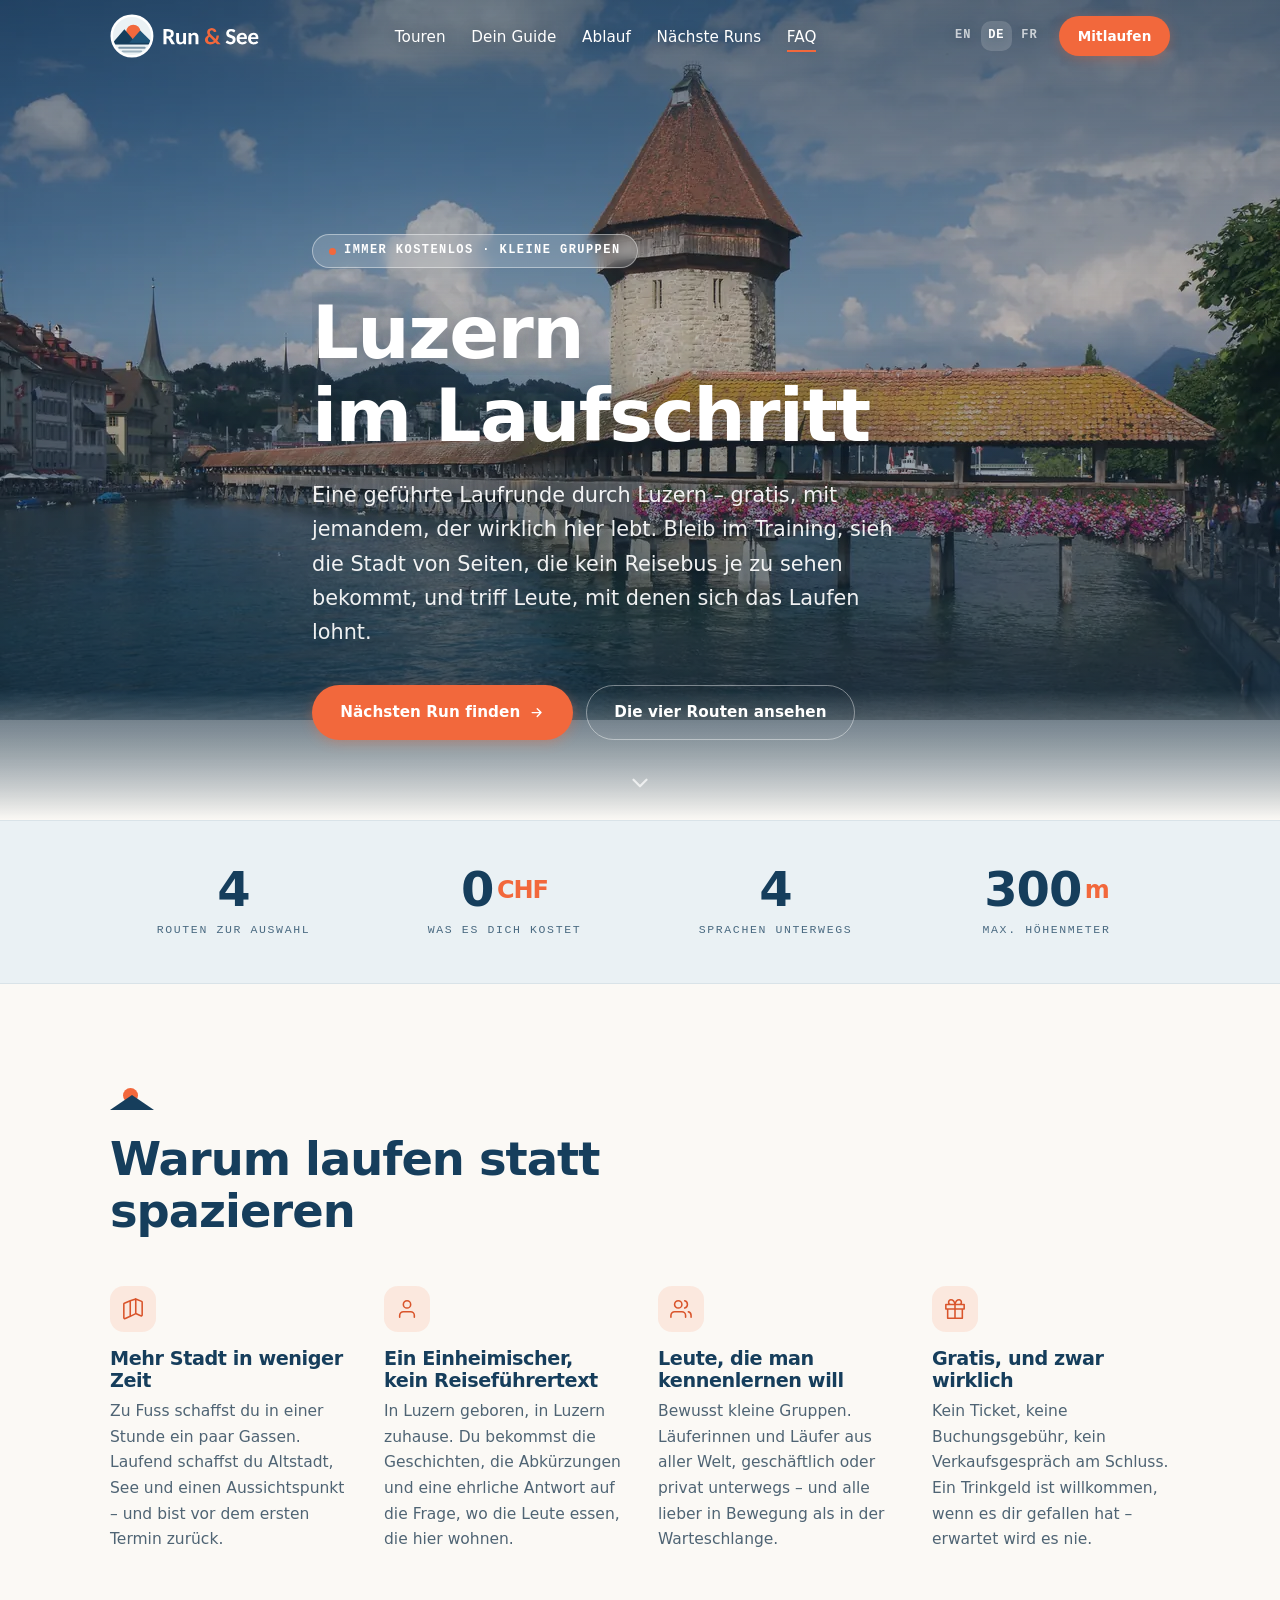
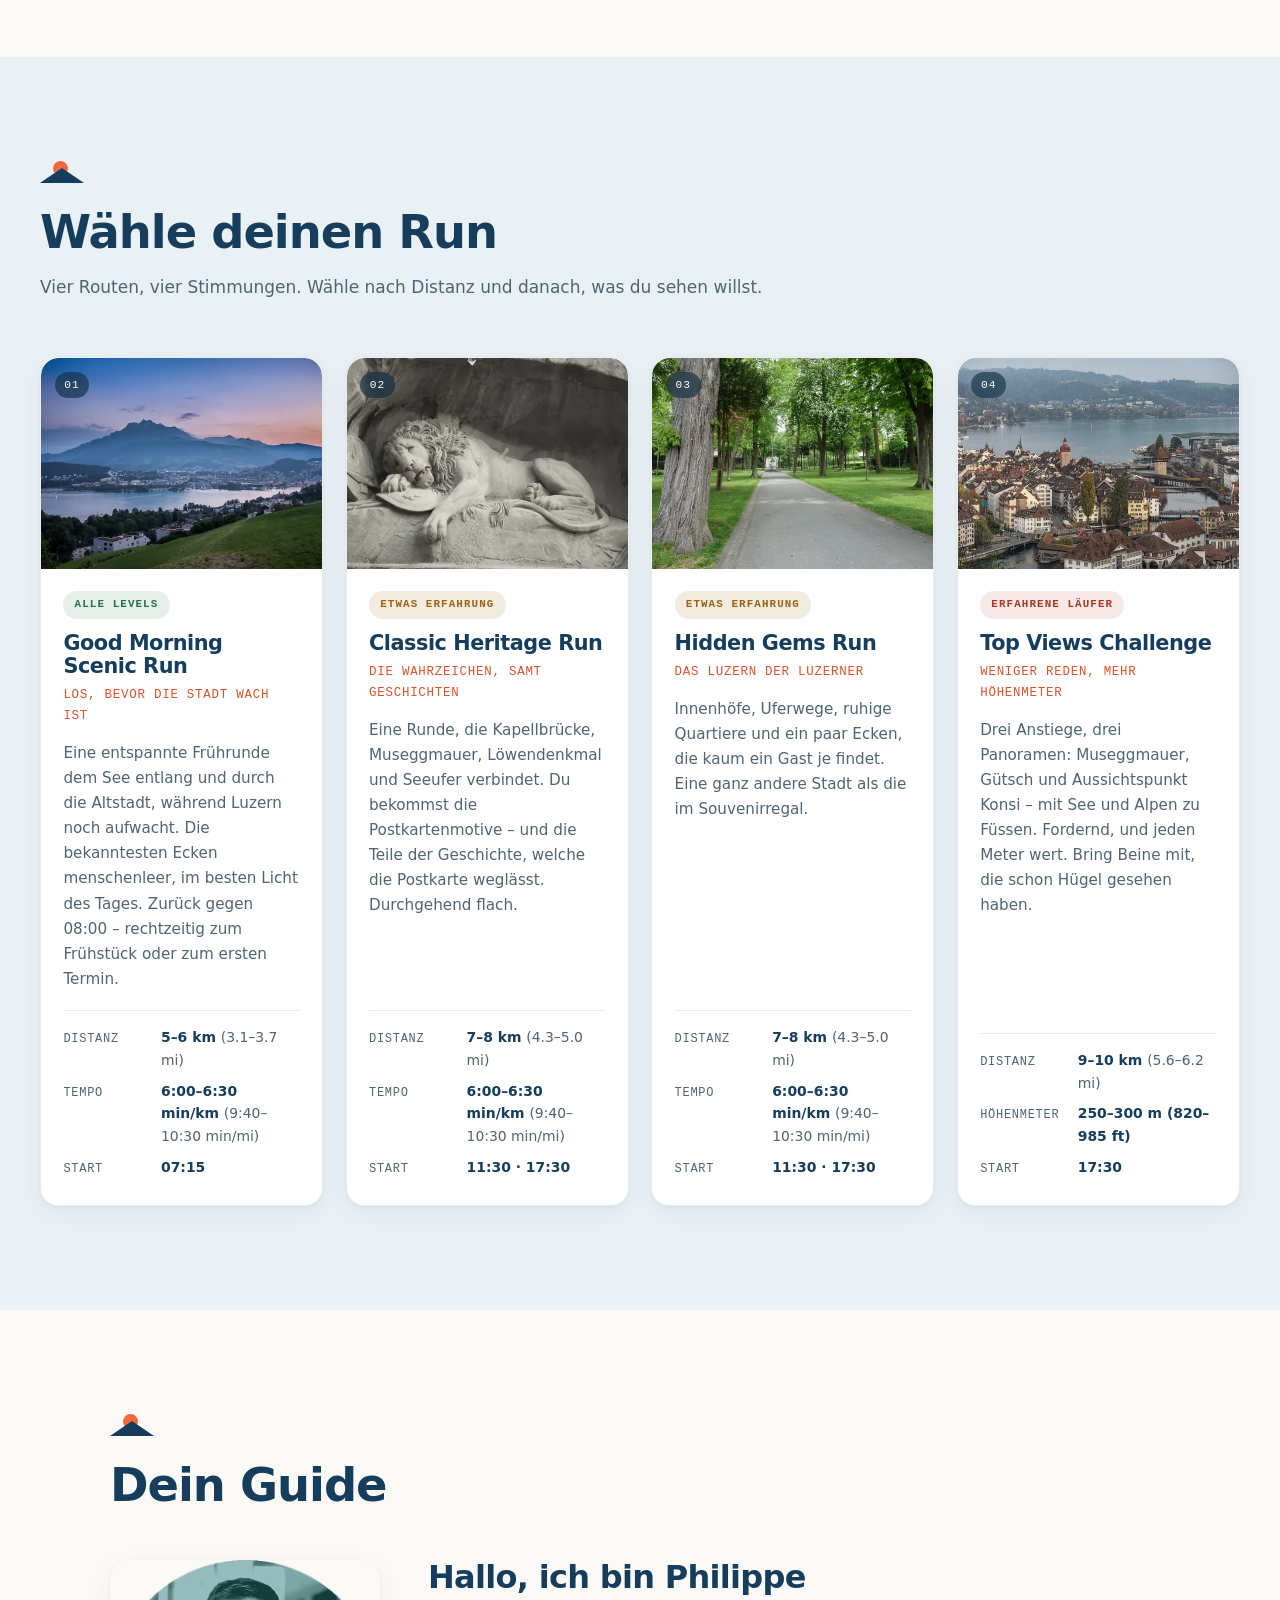
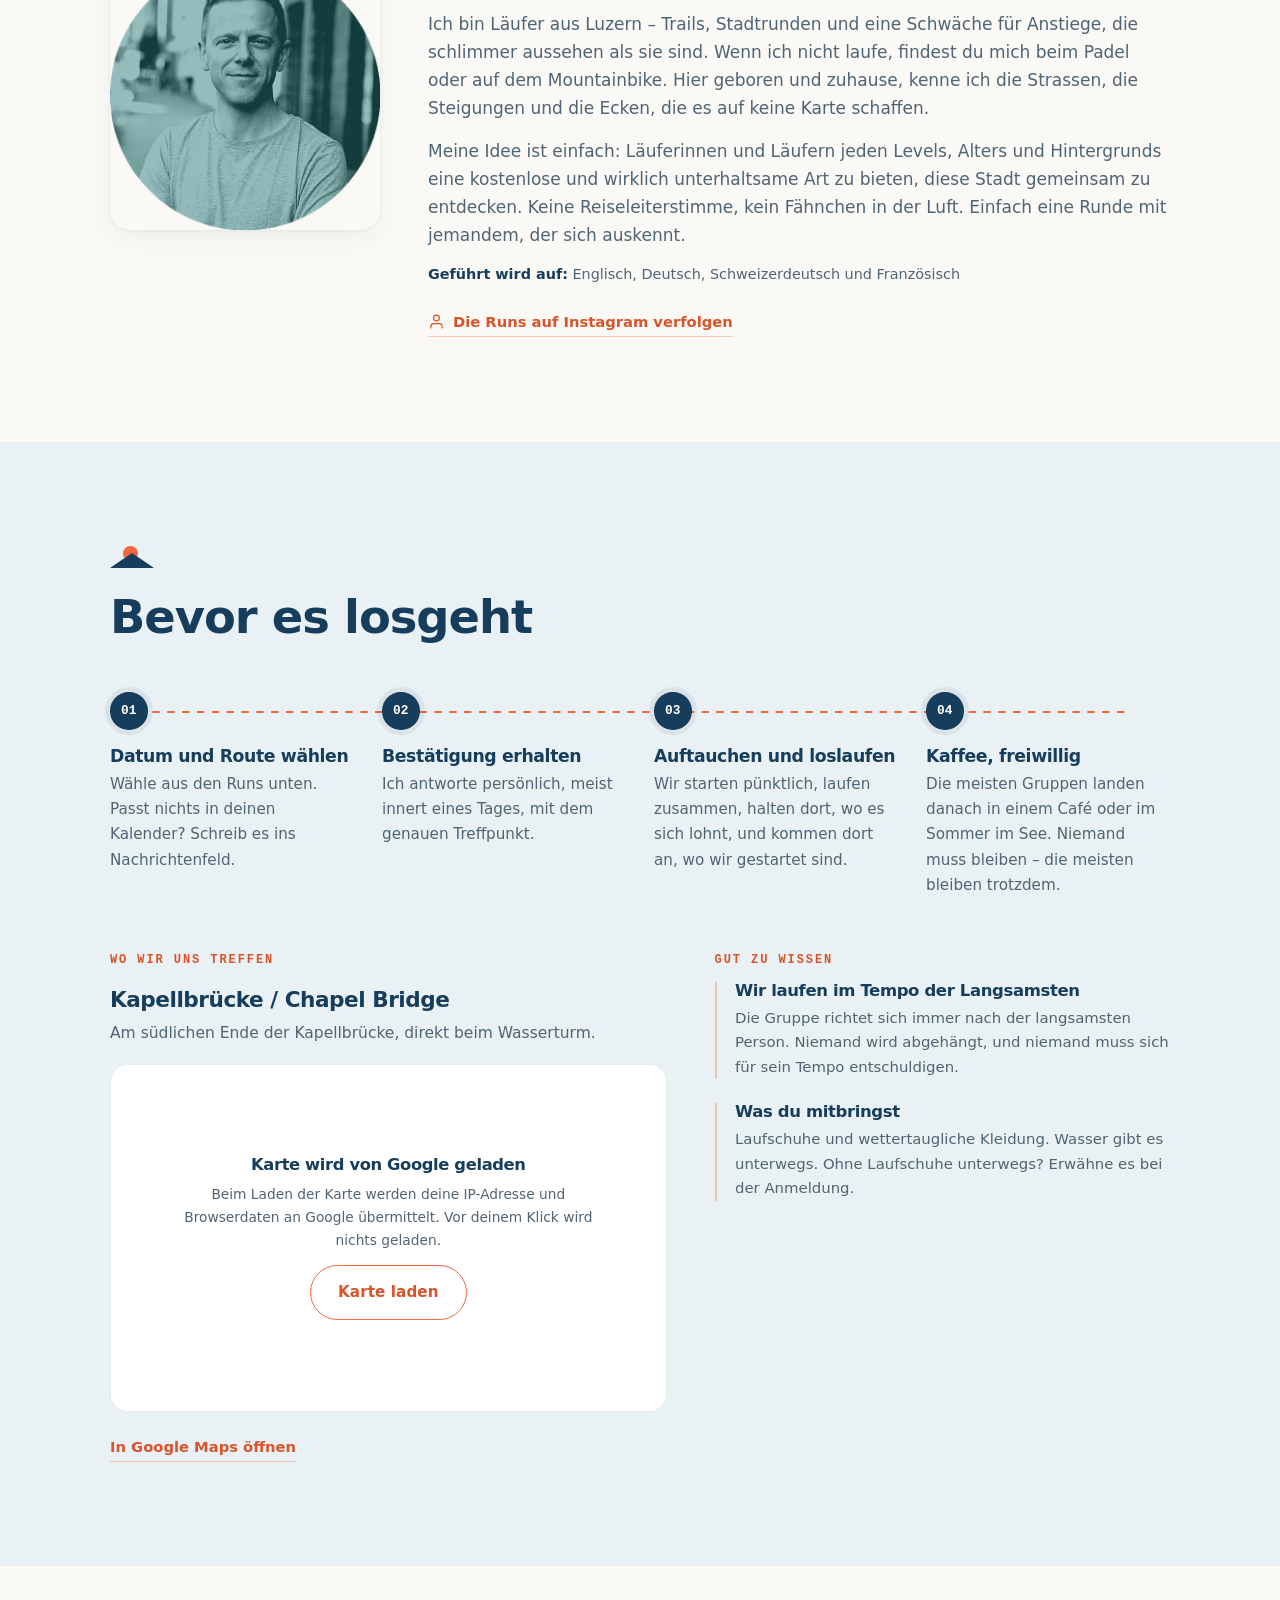
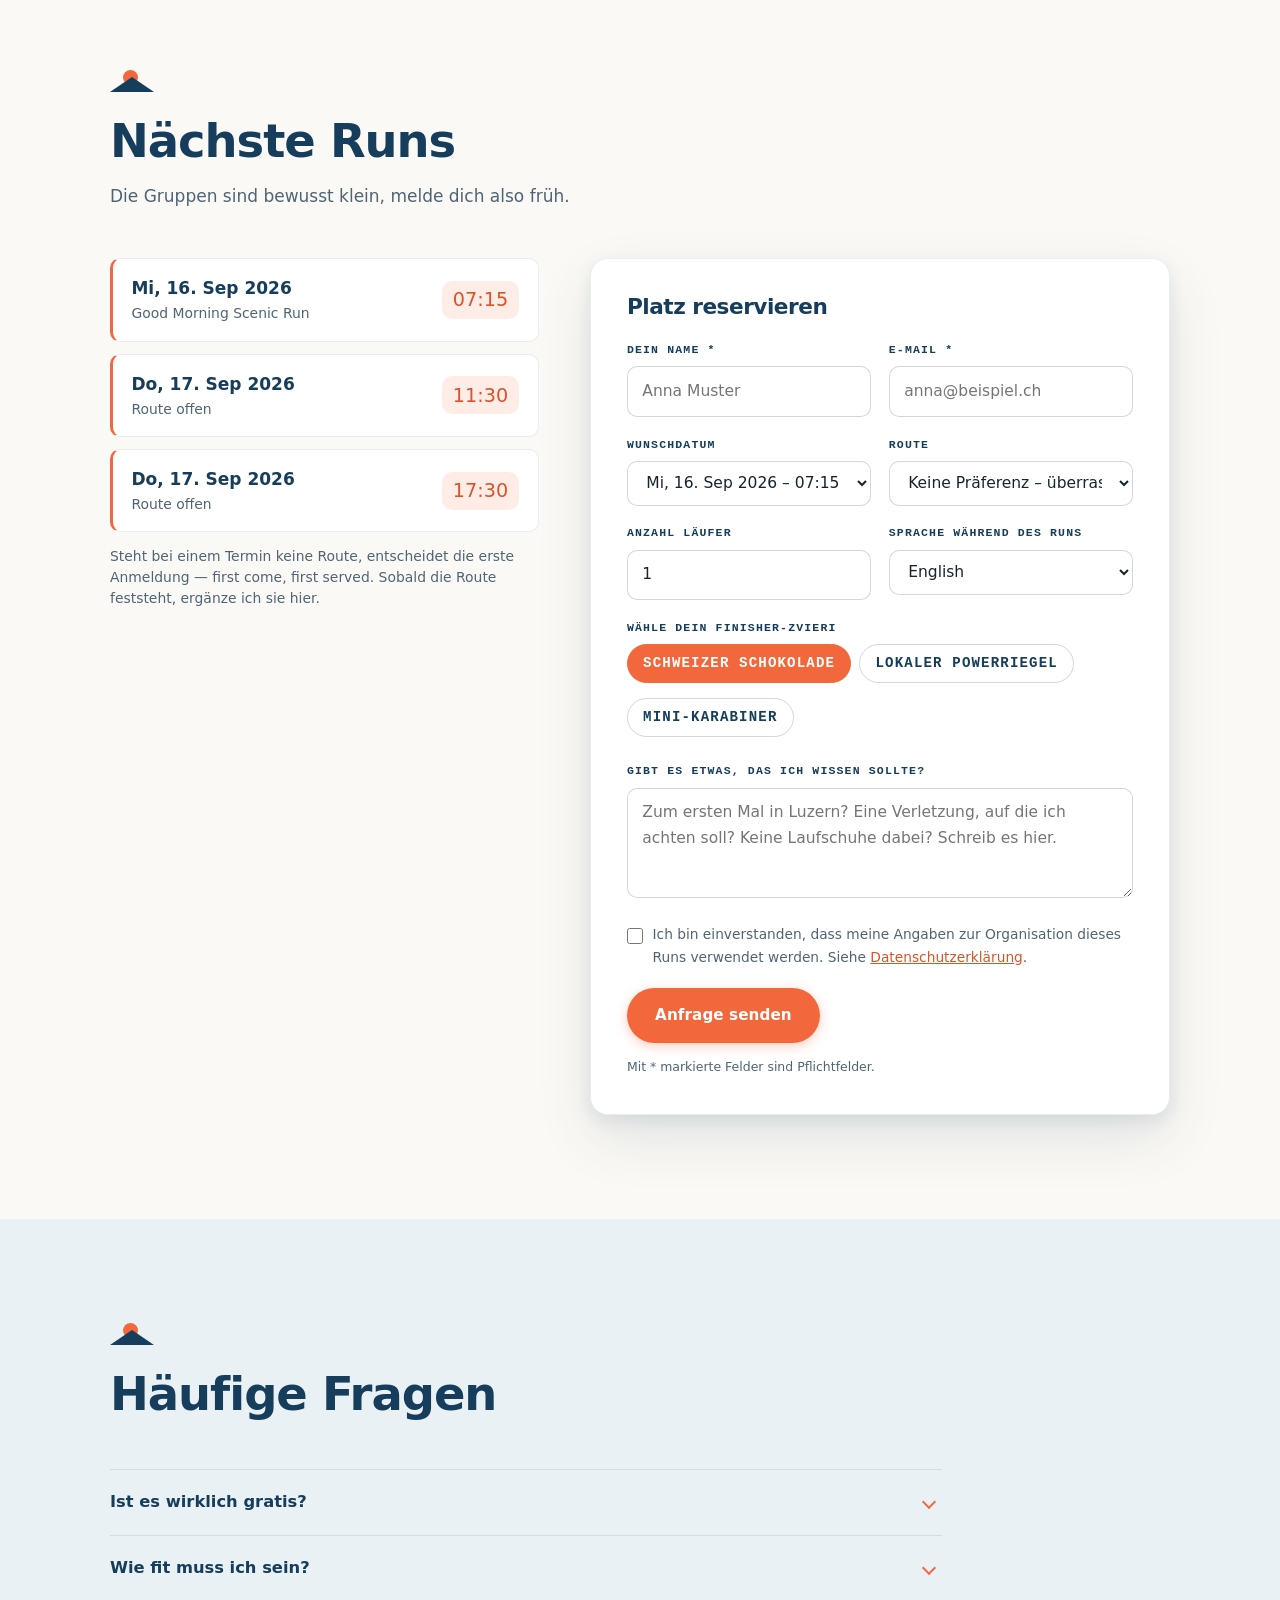
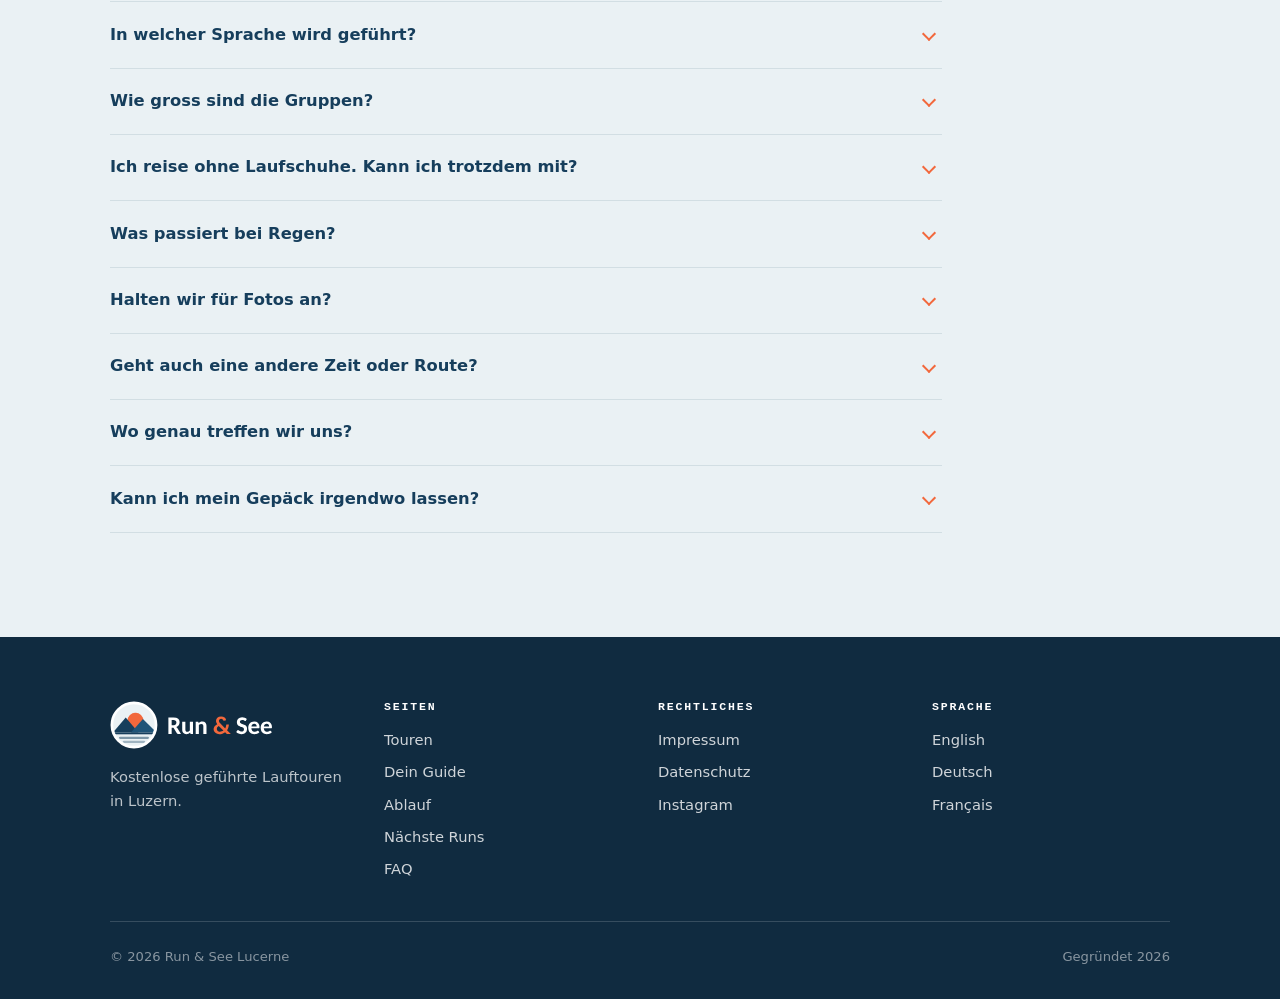
==== de/index.html @ fdb4a9ca "Website neu aufgesetzt: Generator, drei Sprachen, geklaerte Bildrechte Statische Seite aus src/ gene" ====
<!DOCTYPE html>
<html lang="de">
<head>
  <meta charset="utf-8" />
  <meta name="viewport" content="width=device-width, initial-scale=1" />
  <title>Gratis Lauftouren in Luzern | Run &amp; See</title>
  <meta name="description" content="Geführte Lauftour durch Luzern – kostenlos, in kleinen Gruppen, mit einem einheimischen Guide. Vier Routen, vier Sprachen, alle Levels willkommen." />
  <meta name="robots" content="index, follow, max-image-preview:large" />

  <link rel="canonical" href="https://www.runandsee.ch/de/" />
  <link rel="alternate" hreflang="en" href="https://www.runandsee.ch/" />
  <link rel="alternate" hreflang="de" href="https://www.runandsee.ch/de/" />
  <link rel="alternate" hreflang="fr" href="https://www.runandsee.ch/fr/" />
  <link rel="alternate" hreflang="x-default" href="https://www.runandsee.ch/" />

  <meta property="og:type" content="website" />
  <meta property="og:site_name" content="Run &amp; See Lucerne" />
  <meta property="og:locale" content="de_CH" />
  <meta property="og:url" content="https://www.runandsee.ch/de/" />
  <meta property="og:title" content="Gratis Lauftouren in Luzern | Run &amp; See" />
  <meta property="og:description" content="Geführte Lauftour durch Luzern – kostenlos, in kleinen Gruppen, mit einem einheimischen Guide. Vier Routen, vier Sprachen, alle Levels willkommen." />
  <meta property="og:image" content="https://www.runandsee.ch/assets/images/hero/luzern-kapellbruecke.jpg" />
  <meta property="og:image:width" content="1920" />
  <meta property="og:image:height" content="1080" />
  <meta property="og:image:alt" content="Kapellbrücke und Wasserturm über der Reuss in Luzern, dahinter die Alpen" />
  <meta name="twitter:card" content="summary_large_image" />
  <meta name="twitter:image" content="https://www.runandsee.ch/assets/images/hero/luzern-kapellbruecke.jpg" />
  <meta name="twitter:image:alt" content="Kapellbrücke und Wasserturm über der Reuss in Luzern, dahinter die Alpen" />

  <meta name="author" content="Run &amp; See Lucerne" />
  <meta name="geo.region" content="CH-LU" />
  <meta name="geo.placename" content="Luzern" />
  <meta name="geo.position" content="47.05174;8.30772" />
  <meta name="ICBM" content="47.05174, 8.30772" />
  <link rel="preload" as="image" fetchpriority="high"
        href="../assets/images/hero/luzern-kapellbruecke.webp"
        imagesrcset="../assets/images/hero/luzern-kapellbruecke-800.webp 800w, ../assets/images/hero/luzern-kapellbruecke-1280.webp 1280w, ../assets/images/hero/luzern-kapellbruecke.webp 1920w"
        imagesizes="100vw" type="image/webp" />

  <link rel="icon" type="image/svg+xml" href="../assets/logos/horizont-mark.svg" />
  <meta name="theme-color" content="#163e5c" />

  <style>
/* ==========================================================================
   Run & See Lucerne — Basis-Stylesheet (Struktur, Layout, Komponenten)
   Enthält KEINE Farbwerte und keine Schriftnamen. Alles über Custom
   Properties, die das jeweilige Theme in src/themes/<name>.css setzt.
   build.py fügt Theme + Basis zusammen und bettet das Ergebnis ein.
   ========================================================================== */

*, *::before, *::after { box-sizing: border-box; }
* { margin: 0; padding: 0; }

html {
  scroll-behavior: smooth;
  scroll-padding-top: calc(var(--nav-h) + 12px);
  -webkit-text-size-adjust: 100%;
}

body {
  font-family: var(--font-body);
  background: var(--bg);
  color: var(--ink);
  line-height: 1.65;
  font-size: 1.0625rem;
  -webkit-font-smoothing: antialiased;
  overflow-x: hidden;
}

img, picture, svg, iframe { display: block; max-width: 100%; }
img { height: auto; }

h1, h2, h3, h4 {
  font-family: var(--font-display);
  color: var(--heading);
  line-height: var(--h-leading);
  font-weight: var(--h-weight);
  letter-spacing: var(--h-tracking);
  text-transform: var(--h-transform);
}

a { color: var(--link); }

:focus-visible {
  outline: 3px solid var(--focus);
  outline-offset: 3px;
  border-radius: 3px;
}

.wrap {
  width: 100%;
  max-width: var(--wrap);
  margin-inline: auto;
  padding-inline: clamp(1.25rem, 5vw, 2.5rem);
}

section { padding-block: var(--section-pad); position: relative; }
section.alt { background: var(--surface-alt); }
#hero { padding: 0; }

.section-head { max-width: 46rem; margin-bottom: clamp(2rem, 4vw, 3rem); }
.section-head h2 { font-size: var(--h2-size); }
.section-head p { margin-top: 0.9rem; color: var(--ink-soft); font-size: 1.0625rem; }

.rule { width: var(--rule-w); height: var(--rule-h); background: var(--accent); margin-bottom: 1.35rem; }

.eyebrow {
  font-family: var(--font-mono);
  font-size: 0.75rem;
  letter-spacing: 0.18em;
  text-transform: uppercase;
  font-weight: 600;
  color: var(--accent-ink);
  margin-bottom: 0.55rem;
}

/* ── Skip link ─────────────────────────────────────────────────────────── */
.skip-link {
  position: absolute; left: -9999px; top: 0; z-index: 2000;
  background: var(--heading); color: var(--on-dark);
  padding: 0.75rem 1.25rem; text-decoration: none;
}
.skip-link:focus { left: 0; }

/* ── Buttons ───────────────────────────────────────────────────────────── */
.btn {
  display: inline-flex; align-items: center; justify-content: center; gap: 0.55rem;
  font: inherit;
  font-family: var(--font-ui);
  font-weight: var(--btn-weight);
  font-size: var(--btn-size);
  letter-spacing: var(--btn-tracking);
  text-transform: var(--btn-transform);
  padding: var(--btn-pad);
  border-radius: var(--btn-radius);
  border: var(--btn-border) solid transparent;
  text-decoration: none; cursor: pointer;
  transition: transform 0.18s ease, background 0.2s ease, color 0.2s ease,
              box-shadow 0.2s ease, border-color 0.2s ease;
}
.btn svg { width: 1em; height: 1em; transition: transform 0.22s ease; }
.btn:hover svg { transform: translateX(3px); }
.btn:hover { transform: translateY(-2px); }
.btn:active { transform: translateY(0); }

.btn-primary { background: var(--accent); color: var(--on-accent); box-shadow: var(--shadow-btn); }
.btn-primary:hover { background: var(--accent-hover); }
.btn-primary:disabled { opacity: 0.6; cursor: progress; transform: none; }

.btn-ghost { background: transparent; color: var(--on-dark); border-color: var(--on-dark-line); }
.btn-ghost:hover { background: var(--on-dark-wash); }

.btn-outline { background: transparent; color: var(--accent-ink); border-color: var(--accent); }
.btn-outline:hover { background: var(--accent-tint); }

/* ── Navbar ────────────────────────────────────────────────────────────── */
#navbar {
  position: fixed; inset: 0 0 auto 0; z-index: 1000; height: var(--nav-h);
  display: flex; align-items: center;
  transition: background 0.25s ease, box-shadow 0.25s ease, height 0.25s ease;
}
#navbar .wrap { display: flex; align-items: center; justify-content: space-between; gap: 1rem; }
#navbar.scrolled {
  background: var(--nav-bg-scrolled);
  backdrop-filter: blur(12px);
  box-shadow: var(--nav-shadow);
}

.nav-logo { display: flex; align-items: center; text-decoration: none; flex-shrink: 0; }
.nav-logo img { height: var(--logo-h); width: auto; }
.logo-dark { display: none; }
#navbar.scrolled .logo-light { display: none; }
#navbar.scrolled .logo-dark { display: block; }

.nav-links { display: flex; align-items: center; gap: 1.6rem; list-style: none; }
.nav-links a {
  position: relative;
  font-family: var(--font-ui);
  color: var(--on-dark); text-decoration: none;
  font-size: var(--nav-size); font-weight: 500;
  letter-spacing: var(--nav-tracking); text-transform: var(--nav-transform);
  padding-block: 0.4rem;
  text-shadow: var(--on-image-shadow);
}
.nav-links a::after {
  content: ""; position: absolute; left: 0; right: 0; bottom: 0;
  height: 2px; background: var(--accent);
  transform: scaleX(0); transform-origin: left;
  transition: transform 0.25s ease;
}
.nav-links a:hover::after, .nav-links a.active::after { transform: scaleX(1); }
#navbar.scrolled .nav-links a { color: var(--ink); text-shadow: none; }

.nav-right { display: flex; align-items: center; gap: 0.9rem; flex-shrink: 0; }

.lang-switch { display: flex; align-items: center; gap: 0.15rem; }
.lang-switch a {
  font-family: var(--font-mono);
  font-size: 0.75rem; font-weight: 600; letter-spacing: 0.08em;
  text-decoration: none; color: var(--on-dark); opacity: 0.7;
  padding: 0.3rem 0.45rem; border-radius: var(--radius-sm);
  text-shadow: var(--on-image-shadow);
  transition: opacity 0.2s ease, background 0.2s ease;
}
#navbar.scrolled .lang-switch a { color: var(--ink); text-shadow: none; }
.lang-switch a:hover { opacity: 1; }
.lang-switch a[aria-current="true"] { opacity: 1; background: var(--on-dark-wash); }
#navbar.scrolled .lang-switch a[aria-current="true"] { background: var(--accent-tint); color: var(--accent-ink); }

.nav-cta { display: none; }

.hamburger {
  display: none; background: none; border: 0; cursor: pointer;
  width: 42px; height: 42px; padding: 9px; border-radius: var(--radius-sm);
}
.hamburger span {
  display: block; height: 2px; background: var(--on-dark); border-radius: 2px;
  transition: transform 0.25s ease, opacity 0.2s ease, background 0.25s ease;
}
.hamburger span + span { margin-top: 5px; }
#navbar.scrolled .hamburger span { background: var(--ink); }
.hamburger[aria-expanded="true"] span:nth-child(1) { transform: translateY(7px) rotate(45deg); }
.hamburger[aria-expanded="true"] span:nth-child(2) { opacity: 0; }
.hamburger[aria-expanded="true"] span:nth-child(3) { transform: translateY(-7px) rotate(-45deg); }

@media (min-width: 981px) {
  .nav-cta { display: inline-flex; padding: 0.5rem 1.1rem; font-size: 0.85rem; }
}
@media (max-width: 980px) {
  .hamburger { display: block; }
  .nav-links {
    position: fixed; inset: var(--nav-h) 0 auto 0;
    flex-direction: column; align-items: stretch; gap: 0;
    background: var(--surface); border-bottom: 1px solid var(--line);
    box-shadow: var(--shadow-md);
    padding: 0.5rem 0 1rem;
    /* visibility zusätzlich, damit nichts hervorlugt und die Links im
       geschlossenen Zustand nicht per Tab erreichbar sind */
    transform: translateY(-101%); visibility: hidden;
    transition: transform 0.3s cubic-bezier(0.4, 0, 0.2, 1), visibility 0s linear 0.3s;
  }
  .nav-links.open { transform: translateY(0); visibility: visible; transition-delay: 0s, 0s; }
  .nav-links a {
    display: block;                     /* volle Zeilenbreite statt Textbreite */
    color: var(--ink) !important; text-shadow: none;
    padding: 0.9rem clamp(1.25rem, 5vw, 2.5rem);
    border-bottom: 1px solid var(--line);
  }
  .nav-links li:last-child a { border-bottom: 0; }
  .nav-links a::after { display: none; }
  /* Solange das Menü offen ist, braucht die Leiste einen deckenden Grund */
  #navbar.menu-open { background: var(--surface); box-shadow: var(--nav-shadow); }
  #navbar.menu-open .nav-logo .logo-light { display: none; }
  #navbar.menu-open .nav-logo .logo-dark { display: block; }
  #navbar.menu-open .lang-switch a { color: var(--ink); text-shadow: none; }
  #navbar.menu-open .hamburger span { background: var(--ink); }
}

/* ── Hero ──────────────────────────────────────────────────────────────── */
#hero {
  position: relative; min-height: min(92svh, 820px);
  display: flex; align-items: flex-end;
  color: var(--on-dark); isolation: isolate; overflow: hidden;
}
.hero-media { position: absolute; inset: 0; z-index: -2; }
.hero-media img { width: 100%; height: 100%; object-fit: cover; object-position: center 45%; }
.hero-media::after { content: ""; position: absolute; inset: 0; background: var(--hero-scrim); }
.hero-inner { padding-block: clamp(6rem, 14vw, 8rem) clamp(3.5rem, 8vw, 5rem); max-width: 46rem; position: relative; }

.hero-badge {
  display: inline-flex; align-items: center; gap: 0.5rem;
  font-family: var(--font-mono);
  background: var(--on-dark-wash); border: 1px solid var(--on-dark-line);
  backdrop-filter: blur(6px);
  padding: 0.4rem 1rem; border-radius: var(--badge-radius);
  font-size: 0.75rem; font-weight: 600; letter-spacing: 0.12em; text-transform: uppercase;
  margin-bottom: 1.5rem;
}
.hero-badge .dot {
  width: 7px; height: 7px; border-radius: 50%; background: var(--accent);
  animation: pulse 2.4s ease-in-out infinite;
}
@keyframes pulse { 0%, 100% { opacity: 1; transform: scale(1); } 50% { opacity: 0.45; transform: scale(0.8); } }

#hero h1 { color: var(--on-dark); font-size: var(--h1-size); text-shadow: var(--on-image-shadow-lg); }
#hero h1 .line { display: block; overflow: hidden; }
#hero h1 .line > span { display: block; }
.hero-lead {
  margin-top: 1.3rem; font-size: clamp(1.05rem, 2.2vw, 1.3rem);
  color: var(--on-dark-soft); text-shadow: var(--on-image-shadow); max-width: 38rem;
}
.hero-actions { margin-top: 2.2rem; display: flex; flex-wrap: wrap; gap: 0.85rem; }
.hero-cue {
  position: absolute; left: 50%; bottom: 1.5rem; translate: -50% 0;
  width: 26px; height: 26px; opacity: 0.7;
  animation: cue 2.6s ease-in-out infinite;
}
.hero-cue svg { width: 100%; height: 100%; stroke: var(--on-dark); }
@keyframes cue { 0%, 100% { transform: translateY(0); } 50% { transform: translateY(7px); } }

/* ── Kennzahlenband ────────────────────────────────────────────────────── */
.stats { background: var(--stats-bg); color: var(--stats-ink); padding-block: clamp(2rem, 4vw, 2.75rem); }
.stats-grid { display: grid; gap: 1.5rem; grid-template-columns: repeat(auto-fit, minmax(140px, 1fr)); text-align: center; }
.stat b {
  display: block; font-family: var(--font-display);
  font-size: clamp(2rem, 5vw, 3rem); line-height: 1;
  font-weight: var(--h-weight); letter-spacing: var(--h-tracking);
  color: var(--stats-num);
}
.stat > span {
  display: block; margin-top: 0.45rem; font-family: var(--font-mono);
  font-size: 0.72rem; letter-spacing: 0.14em; text-transform: uppercase; opacity: 0.75;
}
.stat b .unit { font-size: 0.5em; margin-left: 0.15em; vertical-align: 0.35em; }

/* ── Value props ───────────────────────────────────────────────────────── */
.value-grid { display: grid; gap: clamp(1.5rem, 3vw, 2.25rem); grid-template-columns: repeat(auto-fit, minmax(230px, 1fr)); }
.value-item h3 { font-size: 1.2rem; margin-bottom: 0.5rem; }
.value-item p { color: var(--ink-soft); font-size: 0.97rem; }
.value-icon {
  width: 46px; height: 46px; border-radius: var(--icon-radius);
  background: var(--accent-tint); color: var(--accent-ink);
  display: grid; place-items: center; margin-bottom: 1rem;
  transition: transform 0.25s ease, background 0.25s ease;
}
.value-item:hover .value-icon { transform: translateY(-3px); background: var(--accent); color: var(--on-accent); }
.value-icon svg { width: 22px; height: 22px; }

/* ── Touren-Karussell ──────────────────────────────────────────────────── */
.carousel { position: relative; }
.carousel-track {
  display: grid; grid-auto-flow: column;
  /* feste Spaltenbreite, damit die Karten NICHT zusammenschrumpfen —
     nur so entsteht überhaupt ein scrollbares Karussell.
     Die Werte sind so gewählt, dass die nächste Karte immer angeschnitten
     sichtbar bleibt — sonst wirkt das Karussell wie eine vollständige Liste. */
  grid-auto-columns: min(82%, 330px);
  gap: 1.5rem;
  overflow-x: auto; overscroll-behavior-x: contain;
  scroll-snap-type: x mandatory;
  padding-block: 0.5rem 1.25rem;
  scrollbar-width: none;
}
.carousel-track::-webkit-scrollbar { display: none; }
@media (min-width: 700px)  { .carousel-track { grid-auto-columns: calc(46% - 0.75rem); } }
@media (min-width: 1000px) { .carousel-track { grid-auto-columns: calc(31% - 1rem); } }

/* Ab dieser Breite passen alle vier Touren nebeneinander — dann ist auf den
   ersten Blick sichtbar, wie viele es sind, und das Karussell entfällt. */
@media (min-width: 1180px) {
  #tours > .wrap { max-width: 1300px; }
  #tours .carousel-track {
    grid-auto-columns: minmax(0, 1fr);
    overflow-x: visible; scroll-snap-type: none;
    gap: 1.4rem; padding-bottom: 0;
  }
  /* Höhere Spezifität als die .carousel-controls-Regel weiter unten */
  #tours .carousel-controls { display: none; }
}

.tour-card {
  scroll-snap-align: start;
  background: var(--card-bg); border: var(--card-border);
  border-radius: var(--radius); overflow: hidden;
  display: flex; flex-direction: column;
  box-shadow: var(--shadow-sm);
  transition: transform 0.28s ease, box-shadow 0.28s ease;
}
.tour-card:hover { transform: translateY(-5px); box-shadow: var(--shadow-md); }
.tour-media { position: relative; overflow: hidden; }
.tour-media img { width: 100%; aspect-ratio: 4 / 3; object-fit: cover; transition: transform 0.7s cubic-bezier(0.2, 0.7, 0.3, 1); }
.tour-card:hover .tour-media img { transform: scale(1.06); }
.tour-index {
  position: absolute; top: 0.85rem; left: 0.85rem;
  font-family: var(--font-mono); font-size: 0.7rem; letter-spacing: 0.1em;
  background: var(--index-bg); color: var(--index-ink);
  padding: 0.25rem 0.6rem; border-radius: var(--badge-radius);
  backdrop-filter: blur(6px);
}
.tour-body { padding: 1.4rem 1.4rem 1.6rem; display: flex; flex-direction: column; flex: 1; }
.tour-card h3 { font-size: 1.3rem; }
.tour-tagline { color: var(--accent-ink); font-family: var(--font-mono); font-size: 0.78rem; letter-spacing: 0.06em; text-transform: uppercase; margin-top: 0.45rem; }
.tour-desc { margin-top: 0.9rem; font-size: 0.95rem; color: var(--ink-soft); flex: 1; }

.badge {
  align-self: flex-start; font-family: var(--font-mono);
  font-size: 0.68rem; font-weight: 700; letter-spacing: 0.1em; text-transform: uppercase;
  padding: 0.3rem 0.7rem; border-radius: var(--badge-radius); margin-bottom: 0.8rem;
}
.badge-green  { background: var(--green-bg); color: var(--green); }
.badge-orange { background: var(--amber-bg); color: var(--amber); }
.badge-red    { background: var(--rust-bg);  color: var(--rust); }

.tour-facts { margin-top: 1.15rem; border-top: 1px solid var(--line); padding-top: 0.95rem; display: grid; gap: 0.45rem; }
.tour-fact { display: flex; gap: 0.6rem; align-items: baseline; font-size: 0.87rem; }
.tour-fact dt { color: var(--ink-soft); min-width: 5.5rem; flex-shrink: 0; font-family: var(--font-mono); font-size: 0.75rem; letter-spacing: 0.06em; text-transform: uppercase; }
.tour-fact dd { font-weight: 600; color: var(--heading); }
.tour-fact .alt { font-weight: 400; color: var(--ink-soft); }

.carousel-controls { display: flex; align-items: center; justify-content: space-between; gap: 1rem; margin-top: 0.5rem; }
.carousel-nav { display: flex; align-items: center; gap: 1rem; }
.carousel-count { font-family: var(--font-mono); font-size: 0.8rem; letter-spacing: 0.06em; color: var(--ink-soft); }
.carousel-count b { color: var(--heading); font-size: 1rem; }
.carousel-count span { margin-left: 0.15rem; }
.carousel-dots { display: flex; gap: 0.4rem; }
.carousel-dots button {
  width: 28px; height: 4px; border: 0; padding: 0; cursor: pointer;
  background: var(--line-strong); border-radius: 2px;
  transition: background 0.25s ease, width 0.25s ease;
}
.carousel-dots button[aria-current="true"] { background: var(--accent); width: 44px; }
.carousel-arrows { display: flex; gap: 0.5rem; }
.carousel-arrows button {
  width: 42px; height: 42px; border-radius: var(--btn-radius);
  border: 1.5px solid var(--line-strong); background: transparent; color: var(--heading);
  display: grid; place-items: center; cursor: pointer;
  transition: background 0.2s ease, border-color 0.2s ease, color 0.2s ease, opacity 0.2s ease;
}
.carousel-arrows button:hover:not(:disabled) { background: var(--accent); border-color: var(--accent); color: var(--on-accent); }
.carousel-arrows button:disabled { opacity: 0.3; cursor: default; }
.carousel-arrows svg { width: 17px; height: 17px; }

/* ── Ablauf mit Verbindungslinie ───────────────────────────────────────── */
.steps-wrap { position: relative; }
.steps-line { position: absolute; inset: 1.15rem 0 auto 0; height: 2px; pointer-events: none; display: none; }
@media (min-width: 860px) { .steps-line { display: block; } }
.steps-line svg { width: 100%; height: 2px; overflow: visible; }
.steps-line path { stroke: var(--accent); stroke-width: 2; stroke-dasharray: 7 7; fill: none; stroke-dashoffset: var(--dash, 2000); transition: stroke-dashoffset 1.8s ease-out; }
.steps { display: grid; gap: 1.75rem; grid-template-columns: repeat(auto-fit, minmax(210px, 1fr)); counter-reset: step; position: relative; }
.step { padding-top: 3.4rem; position: relative; }
.step::before {
  counter-increment: step; content: counter(step, decimal-leading-zero);
  position: absolute; top: 0; left: 0;
  width: 2.35rem; height: 2.35rem; border-radius: var(--step-radius);
  background: var(--step-bg); color: var(--step-ink);
  display: grid; place-items: center;
  font-family: var(--font-mono); font-size: 0.8rem; font-weight: 700;
}
.step h3 { font-size: 1.08rem; margin-bottom: 0.4rem; }
.step p { font-size: 0.95rem; color: var(--ink-soft); }

/* ── Runs + Formular ───────────────────────────────────────────────────── */
.join-layout { display: grid; gap: clamp(2rem, 4vw, 3.5rem); grid-template-columns: 1fr; }
@media (min-width: 920px) { .join-layout { grid-template-columns: 0.85fr 1.15fr; align-items: start; } }

.countdown { background: var(--dark-panel); color: var(--on-dark); border-radius: var(--radius); padding: 1.6rem; margin-bottom: 1.5rem; }
.countdown-label { font-family: var(--font-mono); font-size: 0.7rem; letter-spacing: 0.16em; text-transform: uppercase; opacity: 0.7; }
.countdown-run { font-family: var(--font-display); font-size: 1.35rem; margin-top: 0.4rem; letter-spacing: var(--h-tracking); }
.countdown-clock { display: flex; gap: 1.4rem; margin-top: 1.1rem; }
.countdown-clock div { text-align: center; }
.countdown-clock b { display: block; font-family: var(--font-display); font-size: 2rem; line-height: 1; color: var(--accent); }
.countdown-clock span { font-family: var(--font-mono); font-size: 0.65rem; letter-spacing: 0.12em; text-transform: uppercase; opacity: 0.7; }

.run-list { display: grid; gap: 0.75rem; }
.run-item {
  background: var(--card-bg); border: var(--card-border); border-left: 3px solid var(--accent);
  border-radius: var(--radius-sm); padding: 0.95rem 1.15rem;
  display: flex; justify-content: space-between; align-items: center; gap: 1rem; flex-wrap: wrap;
  transition: transform 0.2s ease, border-left-width 0.2s ease;
}
.run-item:hover { transform: translateX(3px); }
.run-when { font-weight: 600; color: var(--heading); }
.run-what { font-size: 0.87rem; color: var(--ink-soft); }
.run-time { font-family: var(--font-display); font-size: 1.2rem; color: var(--accent-ink); background: var(--accent-tint); border-radius: var(--radius-sm); padding: 0.2rem 0.7rem; }

.run-note { font-size: 0.87rem; color: var(--ink-soft); margin-top: 0.85rem; line-height: 1.5; }
.run-empty { background: var(--card-bg); border: 1px dashed var(--line-strong); border-radius: var(--radius); padding: 1.7rem; }
.run-empty h3 { font-size: 1.15rem; margin-bottom: 0.5rem; }
.run-empty p { font-size: 0.95rem; color: var(--ink-soft); }

.form-card { background: var(--card-bg); border: var(--card-border); border-radius: var(--radius); padding: clamp(1.4rem, 3vw, 2.25rem); box-shadow: var(--shadow-sm); }
.form-card h3 { font-size: 1.35rem; margin-bottom: 1.3rem; }

.field { margin-bottom: 1.1rem; }
.field-row { display: grid; gap: 1.1rem; grid-template-columns: 1fr; }
@media (min-width: 560px) { .field-row { grid-template-columns: 1fr 1fr; } }
.field label, .fieldset-label {
  display: block; font-family: var(--font-mono);
  font-size: 0.72rem; font-weight: 600; letter-spacing: 0.1em; text-transform: uppercase;
  color: var(--heading); margin-bottom: 0.45rem;
}
.field input, .field select, .field textarea {
  width: 100%; font: inherit; font-size: 0.97rem; color: var(--ink);
  padding: 0.72rem 0.9rem;
  border: 1px solid var(--line-strong); border-radius: var(--radius-sm);
  background: var(--input-bg);
  transition: border-color 0.18s ease, box-shadow 0.18s ease;
}
.field textarea { min-height: 110px; resize: vertical; }
.field input:focus, .field select:focus, .field textarea:focus {
  border-color: var(--accent); box-shadow: 0 0 0 3px var(--accent-tint); outline: none;
}
.chip-row { display: flex; flex-wrap: wrap; gap: 0.5rem; }
.chip input { position: absolute; opacity: 0; pointer-events: none; }
.chip span {
  display: inline-block; cursor: pointer;
  border: 1px solid var(--line-strong); border-radius: var(--btn-radius);
  padding: 0.42rem 0.95rem; font-size: 0.88rem;
  transition: all 0.18s ease;
}
.chip span:hover { border-color: var(--accent); }
.chip input:checked + span { background: var(--accent); color: var(--on-accent); border-color: var(--accent); }
.chip input:focus-visible + span { outline: 3px solid var(--focus); outline-offset: 2px; }

.consent { display: flex; gap: 0.6rem; align-items: flex-start; font-size: 0.86rem; color: var(--ink-soft); margin-bottom: 1.2rem; }
.consent input { margin-top: 0.28rem; flex-shrink: 0; width: 1rem; height: 1rem; accent-color: var(--accent); }
.required-note { font-size: 0.78rem; color: var(--ink-soft); margin-top: 0.9rem; }

.form-status { margin-top: 1rem; padding: 0.9rem 1.1rem; border-radius: var(--radius-sm); font-size: 0.92rem; display: none; }
.form-status.ok   { display: block; background: var(--green-bg); color: var(--green); }
.form-status.fail { display: block; background: var(--rust-bg);  color: var(--rust); }
.hp { position: absolute; width: 1px; height: 1px; overflow: hidden; clip-path: inset(50%); white-space: nowrap; }

/* ── Gut zu wissen ─────────────────────────────────────────────────────── */
.know-grid { display: grid; gap: 1.5rem; grid-template-columns: 1fr; }
.know-item { border-left: 2px solid var(--accent-line); padding-left: 1.15rem; transition: border-color 0.25s ease; }
.know-item:hover { border-left-color: var(--accent); }
.know-item h4 { font-size: 1.03rem; margin-bottom: 0.35rem; }
.know-item p { font-size: 0.93rem; color: var(--ink-soft); }

/* ── Ablauf: Treffpunkt und Hinweise nebeneinander ────────────────────── */
.practical {
  margin-top: clamp(2.5rem, 5vw, 3.5rem);
  display: grid; gap: clamp(1.75rem, 4vw, 3rem);
  grid-template-columns: 1fr; align-items: start;
}
@media (min-width: 900px) { .practical { grid-template-columns: 1.1fr 0.9fr; } }

.subhead {
  font-family: var(--font-mono); font-size: 0.75rem; font-weight: 600;
  letter-spacing: 0.16em; text-transform: uppercase;
  color: var(--accent-ink); margin-bottom: 0.9rem;
}
.meet-address { color: var(--ink-soft); margin-bottom: 1.1rem; font-size: 0.97rem; }
.meet-address strong {
  display: block; font-family: var(--font-display); font-size: 1.35rem;
  color: var(--heading); margin-bottom: 0.25rem; letter-spacing: var(--h-tracking);
}
.map-shell { position: relative; aspect-ratio: 16 / 10; border-radius: var(--radius); overflow: hidden; border: var(--card-border); background: var(--surface); }
.map-shell iframe { width: 100%; height: 100%; border: 0; }
.map-consent { position: absolute; inset: 0; display: grid; place-content: center; text-align: center; gap: 0.55rem; padding: 1.75rem; background: var(--surface); }
.map-consent h4 { font-size: 1.02rem; }
.map-consent p { font-size: 0.86rem; color: var(--ink-soft); max-width: 28rem; }
.map-consent .btn { justify-self: center; margin-top: 0.3rem; }

/* ── Guide ─────────────────────────────────────────────────────────────── */
.about-layout { display: grid; gap: clamp(1.75rem, 4vw, 3rem); grid-template-columns: 1fr; align-items: start; }
@media (min-width: 780px) { .about-layout { grid-template-columns: 270px 1fr; } }
.about-photo-wrap { position: relative; }
.about-photo { border-radius: var(--photo-radius); box-shadow: var(--shadow-sm); width: 100%; }
.about-layout h3 { font-size: clamp(1.5rem, 3vw, 2rem); margin-bottom: 0.9rem; }
.about-layout p + p { margin-top: 0.9rem; }
.about-layout p { color: var(--ink-soft); }
.about-meta { margin-top: 1.5rem; font-size: 0.9rem; color: var(--ink-soft); }
.about-meta b { color: var(--heading); }
.ig-link {
  display: inline-flex; align-items: center; gap: 0.5rem; margin-top: 1.4rem;
  font-family: var(--font-ui); font-weight: 600; font-size: 0.92rem;
  color: var(--accent-ink); text-decoration: none;
  border-bottom: 1.5px solid var(--accent-line); padding-bottom: 2px;
  transition: border-color 0.2s ease;
}
.ig-link:hover { border-bottom-color: var(--accent); }
.ig-link svg { width: 17px; height: 17px; }

/* ── FAQ ───────────────────────────────────────────────────────────────── */
.faq-list { max-width: 52rem; border-top: 1px solid var(--line); }
.faq-item { border-bottom: 1px solid var(--line); }
.faq-item summary {
  list-style: none; cursor: pointer; padding: 1.2rem 2.5rem 1.2rem 0; position: relative;
  font-weight: 600; color: var(--heading); font-size: 1.02rem;
  transition: color 0.2s ease;
}
.faq-item summary::-webkit-details-marker { display: none; }
.faq-item summary::after {
  content: ""; position: absolute; right: 0.5rem; top: 50%;
  width: 10px; height: 10px; margin-top: -6px;
  border-right: 2px solid var(--accent); border-bottom: 2px solid var(--accent);
  transform: rotate(45deg); transition: transform 0.25s ease;
}
.faq-item[open] summary::after { transform: rotate(-135deg); margin-top: -2px; }
.faq-item summary:hover { color: var(--accent-ink); }
.faq-answer-wrap { display: grid; grid-template-rows: 0fr; transition: grid-template-rows 0.3s ease; }
.faq-item[open] .faq-answer-wrap { grid-template-rows: 1fr; }
.faq-answer { overflow: hidden; }
.faq-answer p { padding: 0 2.5rem 1.4rem 0; color: var(--ink-soft); font-size: 0.97rem; }

/* ── Sticky CTA (mobil) ────────────────────────────────────────────────── */
.sticky-cta {
  position: fixed; left: 0; right: 0; bottom: 0; z-index: 900;
  background: var(--surface); border-top: 1px solid var(--line);
  padding: 0.7rem clamp(1rem, 5vw, 1.5rem);
  display: flex; align-items: center; justify-content: space-between; gap: 1rem;
  transform: translateY(110%); transition: transform 0.3s ease;
  box-shadow: 0 -4px 20px rgb(0 0 0 / 0.08);
}
.sticky-cta.show { transform: translateY(0); }
.sticky-cta-text { font-family: var(--font-mono); font-size: 0.72rem; letter-spacing: 0.1em; text-transform: uppercase; color: var(--ink-soft); }
.sticky-cta .btn { padding: 0.6rem 1.2rem; font-size: 0.85rem; }
@media (min-width: 981px) { .sticky-cta { display: none; } }

/* ── Footer ────────────────────────────────────────────────────────────── */
footer { background: var(--footer-bg); color: var(--footer-ink); padding-block: clamp(2.75rem, 6vw, 4rem) 2rem; font-size: 0.92rem; }
.footer-grid { display: grid; gap: 2.25rem; grid-template-columns: repeat(auto-fit, minmax(180px, 1fr)); }
.footer-brand img { height: 48px; width: auto; margin-bottom: 1rem; }
.footer-brand p { max-width: 22rem; }
footer h4 { color: var(--footer-head); font-family: var(--font-mono); font-size: 0.72rem; letter-spacing: 0.16em; text-transform: uppercase; margin-bottom: 0.9rem; font-weight: 600; }
footer ul { list-style: none; display: grid; gap: 0.5rem; }
footer a { color: var(--footer-link); text-decoration: none; transition: color 0.2s ease; }
footer a:hover { color: var(--footer-head); text-decoration: underline; text-underline-offset: 3px; }
.footer-bottom {
  margin-top: 2.5rem; padding-top: 1.5rem; border-top: 1px solid var(--footer-line);
  display: flex; flex-wrap: wrap; gap: 0.75rem 1.5rem; justify-content: space-between;
  font-size: 0.82rem; color: var(--footer-muted);
}

/* ── Rechtsseite ───────────────────────────────────────────────────────── */
.legal-page main { padding-top: calc(var(--nav-h) + 2.5rem); padding-bottom: 4rem; background: var(--surface); }
.legal-body { max-width: 46rem; }
.legal-body h1 { font-size: clamp(2rem, 5vw, 2.75rem); margin-bottom: 2rem; }
.legal-body h2 { font-size: 1.5rem; margin-top: 2.75rem; margin-bottom: 0.9rem; }
.legal-body h3 { font-size: 1.05rem; margin-top: 1.6rem; margin-bottom: 0.35rem; }
.legal-body p, .legal-body address { color: var(--ink-soft); font-style: normal; }
.legal-body p + p { margin-top: 0.8rem; }
.legal-back { display: inline-block; margin-bottom: 1.5rem; font-size: 0.9rem; }
.legal-page #navbar { background: var(--surface); box-shadow: 0 1px 0 var(--line); }
.legal-page #navbar .nav-links a, .legal-page #navbar .lang-switch a { color: var(--ink); text-shadow: none; }
.legal-page #navbar .hamburger span { background: var(--ink); }
.legal-page .logo-light { display: none; }
.legal-page .logo-dark { display: block; }

/* ── Scroll-Reveal ─────────────────────────────────────────────────────── */
.reveal { opacity: 0; transform: translateY(18px); transition: opacity 0.65s ease, transform 0.65s cubic-bezier(0.2, 0.7, 0.3, 1); }
.reveal.in { opacity: 1; transform: none; }
.reveal-d1 { transition-delay: 0.09s; }
.reveal-d2 { transition-delay: 0.18s; }
.reveal-d3 { transition-delay: 0.27s; }

/* ── Bewegung reduzieren ───────────────────────────────────────────────── */
@media (prefers-reduced-motion: reduce) {
  html { scroll-behavior: auto; }
  *, *::before, *::after {
    animation-duration: 0.01ms !important; animation-iteration-count: 1 !important;
    transition-duration: 0.01ms !important; scroll-behavior: auto !important;
  }
  .reveal { opacity: 1; transform: none; }
  .btn:hover, .tour-card:hover, .run-item:hover { transform: none; }
  .hero-cue { animation: none; }
  .hero-media img { animation: none !important; }
}

/* ── Bildnachweis im Impressum ─────────────────────────────────────────── */
.legal-body .credits { list-style: none; display: grid; gap: 0.5rem; margin-top: 0.6rem; }
.legal-body .credits li { color: var(--ink-soft); font-size: 0.93rem; padding-left: 1rem; border-left: 2px solid var(--accent-line); }
.legal-body code { font-family: var(--font-mono); font-size: 0.85em; background: var(--surface-alt); padding: 0.1em 0.35em; border-radius: 3px; }

/* ==========================================================================
   THEME 01 — HORIZONT
   Weiterentwicklung der Logo-Option „Horizont" (Sonne, Berge, Spiegelung).
   Ruhig, warm, weich gerundet. Navy als Fundament, Orange als Sonne,
   Eisblau als Wasser. Grosszügiger Weissraum, Verläufe statt harter Kanten.
   ========================================================================== */

:root {
  /* Markenfarben aus der Logo-Vorlage */
  --navy:        #163e5c;
  --navy-deep:   #102b40;
  --navy-mid:    #1f5478;
  --sun:         #f2683c;
  --sun-deep:    #d9542b;
  --ice:         #eaf1f4;
  --ice-deep:    #d7e4ea;
  --sand:        #fbf9f5;

  /* Flächen */
  --bg:          var(--sand);
  --surface:     #ffffff;
  --surface-alt: var(--ice);
  --card-bg:     #ffffff;
  --card-border: 1px solid rgb(22 62 92 / 0.09);
  --input-bg:    #ffffff;
  --dark-panel:  linear-gradient(150deg, var(--navy) 0%, var(--navy-deep) 100%);

  /* Text */
  --ink:         #17242e;
  --ink-soft:    #4f6474;
  --heading:     var(--navy);
  --link:        var(--sun-deep);

  /* Akzent */
  --accent:       var(--sun);
  --accent-hover: var(--sun-deep);
  --accent-ink:   var(--sun-deep);
  --accent-tint:  rgb(242 104 60 / 0.12);
  --accent-line:  rgb(242 104 60 / 0.32);
  --on-accent:    #ffffff;
  --focus:        var(--navy-mid);

  /* Auf Bild / dunklem Grund */
  --on-dark:       #ffffff;
  --on-dark-soft:  rgb(255 255 255 / 0.93);
  --on-dark-muted: rgb(255 255 255 / 0.72);
  --on-dark-line:  rgb(255 255 255 / 0.42);
  --on-dark-wash:  rgb(255 255 255 / 0.16);
  --on-image-shadow:    0 1px 14px rgb(16 43 64 / 0.42);
  --on-image-shadow-lg: 0 2px 30px rgb(16 43 64 / 0.42);
  --hero-scrim: linear-gradient(180deg,
                  rgb(16 43 64 / 0.60) 0%,
                  rgb(16 43 64 / 0.28) 40%,
                  rgb(16 43 64 / 0.55) 74%,
                  rgb(16 43 64 / 0.92) 100%);

  /* Linien */
  --line:        rgb(22 62 92 / 0.11);
  --line-strong: rgb(22 62 92 / 0.2);

  /* Statusfarben */
  --green: #24704a;  --green-bg: rgb(36 112 74 / 0.11);
  --amber: #9c6413;  --amber-bg: rgb(156 100 19 / 0.13);
  --rust:  #a83a25;  --rust-bg:  rgb(168 58 37 / 0.11);

  /* Typografie
     Space Grotesk aus der Logo-Vorlage lässt sich nur selbst gehostet
     einbinden. Bis dahin: geometrisch wirkende Systemschriften. */
  --font-display: "Avenir Next", Avenir, "Segoe UI Variable Display", "Segoe UI",
                  system-ui, -apple-system, "Helvetica Neue", Arial, sans-serif;
  --font-body:    "Avenir Next", Avenir, "Segoe UI", system-ui, -apple-system,
                  "Helvetica Neue", Arial, sans-serif;
  --font-ui:      var(--font-body);
  --font-mono:    ui-monospace, "SF Mono", "Cascadia Mono", "Segoe UI Mono",
                  "Roboto Mono", Menlo, Consolas, monospace;

  --h-leading:   1.12;
  --h-weight:    700;
  --h-tracking:  -0.022em;
  --h-transform: none;
  --h1-size: clamp(2.5rem, 7.5vw, 4.6rem);
  --h2-size: clamp(1.9rem, 4.6vw, 2.9rem);

  /* Formen — Horizont ist rund */
  --radius:        18px;
  --radius-sm:     10px;
  --badge-radius:  999px;
  --icon-radius:   14px;
  --step-radius:   50%;
  --photo-radius:  20px;
  --btn-radius:    999px;

  /* Buttons */
  --btn-weight:    600;
  --btn-size:      0.95rem;
  --btn-tracking:  0.005em;
  --btn-transform: none;
  --btn-pad:       0.88rem 1.7rem;
  --btn-border:    1.5px;

  /* Navigation */
  --nav-h:          72px;
  --logo-h:         44px;
  --nav-size:       0.95rem;
  --nav-tracking:   0.005em;
  --nav-transform:  none;
  --nav-bg-scrolled: #fbf9f5;
  --nav-shadow:     0 1px 0 var(--line), 0 8px 28px rgb(22 62 92 / 0.07);

  /* Bänder */
  --stats-bg:  var(--ice);
  --stats-ink: var(--navy);
  --stats-num: var(--navy);
  --step-bg:  var(--navy);
  --step-ink: #ffffff;
  --index-bg:  rgb(16 43 64 / 0.62);
  --index-ink: #ffffff;

  /* Footer */
  --footer-bg:    var(--navy-deep);
  --footer-ink:   rgb(255 255 255 / 0.72);
  --footer-head:  #ffffff;
  --footer-link:  rgb(255 255 255 / 0.8);
  --footer-line:  rgb(255 255 255 / 0.16);
  --footer-muted: rgb(255 255 255 / 0.5);

  /* Raster */
  --wrap: 1140px;
  --section-pad: clamp(3.75rem, 8.5vw, 6.5rem);
  --rule-w: 0; --rule-h: 0;

  --shadow-sm: 0 1px 3px rgb(22 62 92 / 0.06), 0 8px 24px rgb(22 62 92 / 0.06);
  --shadow-md: 0 6px 16px rgb(22 62 92 / 0.09), 0 24px 56px rgb(22 62 92 / 0.11);
  --shadow-btn: 0 3px 12px rgb(242 104 60 / 0.32);
}

/* ── Sonnen-Berg-Motiv statt Strich als Sektionsmarke ─────────────────── */
.rule {
  width: 44px; height: 22px; background: none; position: relative; margin-bottom: 1.5rem;
}
.rule::before {
  content: ""; position: absolute; left: 13px; top: 0;
  width: 15px; height: 15px; border-radius: 50%; background: var(--sun);
}
.rule::after {
  content: ""; position: absolute; left: 0; bottom: 0;
  width: 0; height: 0;
  border-left: 22px solid transparent; border-right: 22px solid transparent;
  border-bottom: 15px solid var(--navy);
}

/* ── Hero: sehr langsamer Zoom, weicher Horizont-Verlauf unten ────────── */
.hero-media img { animation: horizont-zoom 26s ease-out forwards; }
@keyframes horizont-zoom { from { transform: scale(1.07); } to { transform: scale(1); } }

#hero::after {
  content: ""; position: absolute; left: 0; right: 0; bottom: 0; height: 130px;
  background: linear-gradient(180deg, transparent, var(--sand));
  pointer-events: none; z-index: -1;
}

.hero-badge { border-radius: 999px; }

/* ── Weiche Wellenlinie als Sektionsübergang ──────────────────────────── */
.wave { display: block; width: 100%; height: 46px; }
.wave path { fill: var(--surface-alt); }
.wave.to-surface path { fill: var(--surface); }
.wave.to-bg path { fill: var(--bg); }

/* ── Kennzahlen: Eisblau mit feiner Trennung ──────────────────────────── */
.stats { border-block: 1px solid rgb(22 62 92 / 0.08); }
.stat b { color: var(--navy); }
.stat b .unit { color: var(--sun); }

/* ── Karten: sanfte Rundung, Bild oben abgerundet ─────────────────────── */
.tour-card { border-radius: var(--radius); }
.tour-media { border-radius: var(--radius) var(--radius) 0 0; }

/* ── Ablauf: Kreise mit Ring ──────────────────────────────────────────── */
.step::before { box-shadow: 0 0 0 5px rgb(22 62 92 / 0.08); }

/* ── Formularkarte leicht angehoben ───────────────────────────────────── */
.form-card { box-shadow: var(--shadow-md); }

  </style>
  <script type="application/ld+json">
{
  "@context": "https://schema.org",
  "@graph": [
    {
      "@type": "ImageObject",
      "@id": "https://www.runandsee.ch/#logo",
      "url": "https://www.runandsee.ch/assets/logos/horizont-lockup-dark.svg",
      "contentUrl": "https://www.runandsee.ch/assets/logos/horizont-lockup-dark.svg",
      "width": 223,
      "height": 64,
      "caption": "Run & See Lucerne"
    },
    {
      "@type": "ImageObject",
      "@id": "https://www.runandsee.ch/#heroimage",
      "url": "https://www.runandsee.ch/assets/images/hero/luzern-kapellbruecke.jpg",
      "contentUrl": "https://www.runandsee.ch/assets/images/hero/luzern-kapellbruecke.jpg",
      "width": 1920,
      "height": 1080,
      "caption": "Kapellbrücke und Wasserturm über der Reuss in Luzern, dahinter die Alpen"
    },
    {
      "@type": [
        "LocalBusiness",
        "SportsActivityLocation"
      ],
      "@id": "https://www.runandsee.ch/#business",
      "name": "Run & See Lucerne",
      "alternateName": "Run & See",
      "description": "Geführte Lauftour durch Luzern – kostenlos, in kleinen Gruppen, mit einem einheimischen Guide. Vier Routen, vier Sprachen, alle Levels willkommen.",
      "slogan": "Luzern im Laufschritt entdecken",
      "url": "https://www.runandsee.ch/de/",
      "image": {
        "@id": "https://www.runandsee.ch/#heroimage"
      },
      "logo": {
        "@id": "https://www.runandsee.ch/#logo"
      },
      "sameAs": [
        "https://www.instagram.com/runandsee_lucerne"
      ],
      "email": "philippe@runandsee.ch",
      "founder": {
        "@id": "https://www.runandsee.ch/#guide"
      },
      "foundingDate": "2026",
      "address": {
        "@type": "PostalAddress",
        "addressLocality": "Luzern",
        "addressRegion": "LU",
        "addressCountry": "CH"
      },
      "geo": {
        "@type": "GeoCoordinates",
        "latitude": 47.05174,
        "longitude": 8.30772
      },
      "areaServed": [
        {
          "@type": "City",
          "name": "Lucerne"
        },
        {
          "@type": "AdministrativeArea",
          "name": "Central Switzerland"
        }
      ],
      "knowsLanguage": [
        "en",
        "de",
        "gsw",
        "fr"
      ],
      "availableLanguage": [
        "en",
        "de",
        "gsw",
        "fr"
      ],
      "isAccessibleForFree": true,
      "priceRange": "Free",
      "currenciesAccepted": "CHF",
      "keywords": "running tour Lucerne, guided run Lucerne, free running tour Switzerland, sightseeing run Lucerne, Lauftour Luzern, running with a local Lucerne",
      "hasOfferCatalog": {
        "@id": "https://www.runandsee.ch/#tours"
      },
      "potentialAction": {
        "@type": "ReserveAction",
        "name": "Platz reservieren",
        "target": "https://www.runandsee.ch/de/#join"
      }
    },
    {
      "@type": "OfferCatalog",
      "@id": "https://www.runandsee.ch/#tours",
      "name": "Wähle deinen Run",
      "numberOfItems": 4,
      "itemListElement": [
        {
          "@type": "Offer",
          "position": 1,
          "price": "0",
          "priceCurrency": "CHF",
          "availability": "https://schema.org/InStock",
          "url": "https://www.runandsee.ch/de/#tour-morning",
          "itemOffered": {
            "@id": "https://www.runandsee.ch/#tour-morning"
          }
        },
        {
          "@type": "Offer",
          "position": 2,
          "price": "0",
          "priceCurrency": "CHF",
          "availability": "https://schema.org/InStock",
          "url": "https://www.runandsee.ch/de/#tour-heritage",
          "itemOffered": {
            "@id": "https://www.runandsee.ch/#tour-heritage"
          }
        },
        {
          "@type": "Offer",
          "position": 3,
          "price": "0",
          "priceCurrency": "CHF",
          "availability": "https://schema.org/InStock",
          "url": "https://www.runandsee.ch/de/#tour-hidden",
          "itemOffered": {
            "@id": "https://www.runandsee.ch/#tour-hidden"
          }
        },
        {
          "@type": "Offer",
          "position": 4,
          "price": "0",
          "priceCurrency": "CHF",
          "availability": "https://schema.org/InStock",
          "url": "https://www.runandsee.ch/de/#tour-views",
          "itemOffered": {
            "@id": "https://www.runandsee.ch/#tour-views"
          }
        }
      ]
    },
    {
      "@type": "WebSite",
      "@id": "https://www.runandsee.ch/#website",
      "url": "https://www.runandsee.ch/",
      "name": "Run & See Lucerne",
      "inLanguage": [
        "en",
        "de",
        "gsw",
        "fr"
      ],
      "publisher": {
        "@id": "https://www.runandsee.ch/#business"
      }
    },
    {
      "@type": "WebPage",
      "@id": "https://www.runandsee.ch/de/#webpage",
      "url": "https://www.runandsee.ch/de/",
      "name": "Gratis Lauftouren in Luzern | Run & See",
      "description": "Geführte Lauftour durch Luzern – kostenlos, in kleinen Gruppen, mit einem einheimischen Guide. Vier Routen, vier Sprachen, alle Levels willkommen.",
      "inLanguage": "de",
      "isPartOf": {
        "@id": "https://www.runandsee.ch/#website"
      },
      "about": {
        "@id": "https://www.runandsee.ch/#business"
      },
      "primaryImageOfPage": {
        "@id": "https://www.runandsee.ch/#heroimage"
      },
      "significantLink": "https://www.runandsee.ch/de/#join"
    },
    {
      "@type": "Person",
      "@id": "https://www.runandsee.ch/#guide",
      "name": "Philippe",
      "jobTitle": "Dein Guide",
      "description": "Ich bin Läufer aus Luzern – Trails, Stadtrunden und eine Schwäche für Anstiege, die schlimmer aussehen als sie sind. Wenn ich nicht laufe, findest du mich beim Padel oder auf dem Mountainbike. Hier geboren und zuhause, kenne ich die Strassen, die Steigungen und die Ecken, die es auf keine Karte schaffen.",
      "knowsLanguage": [
        "en",
        "de",
        "gsw",
        "fr"
      ],
      "homeLocation": {
        "@type": "City",
        "name": "Lucerne"
      },
      "worksFor": {
        "@id": "https://www.runandsee.ch/#business"
      }
    },
    {
      "@type": "FAQPage",
      "@id": "https://www.runandsee.ch/de/#faq",
      "inLanguage": "de",
      "isPartOf": {
        "@id": "https://www.runandsee.ch/de/#webpage"
      },
      "mainEntity": [
        {
          "@type": "Question",
          "name": "Ist es wirklich gratis?",
          "acceptedAnswer": {
            "@type": "Answer",
            "text": "Ja. Keine Gebühr, keine Anzahlung, kein Ticket. Run & See ist entstanden, um diese Stadt zu teilen, nicht als Geschäft. Wenn dir der Run gefallen hat, ist ein Trinkgeld am Schluss willkommen – es ist aber komplett dir überlassen, und niemand wird anders behandelt, wenn er nichts gibt."
          }
        },
        {
          "@type": "Question",
          "name": "Wie fit muss ich sein?",
          "acceptedAnswer": {
            "@type": "Answer",
            "text": "Für den Good Morning Scenic Run reicht es, wenn du 5–6 km in einem Tempo läufst, bei dem Reden noch möglich ist. Heritage und Hidden Gems passen für Läuferinnen und Läufer, die regelmässig trainieren. Die Top Views Challenge hat 250–300 Höhenmeter und ist nur für Erfahrene. Egal welche Route: die Gruppe läuft im Tempo der langsamsten Person."
          }
        },
        {
          "@type": "Question",
          "name": "In welcher Sprache wird geführt?",
          "acceptedAnswer": {
            "@type": "Answer",
            "text": "Englisch, Deutsch, Schweizerdeutsch oder Französisch – je nach Gruppe. Gemischte Gruppen landen meist bei Englisch. Gib deine Präferenz bei der Anmeldung an."
          }
        },
        {
          "@type": "Question",
          "name": "Wie gross sind die Gruppen?",
          "acceptedAnswer": {
            "@type": "Answer",
            "text": "Bewusst klein – üblicherweise eine Handvoll Leute. So bleibt die Gruppe an der Ampel zusammen und ein Gespräch möglich. Genau deshalb lohnt es sich, früh zu reservieren."
          }
        },
        {
          "@type": "Question",
          "name": "Ich reise ohne Laufschuhe. Kann ich trotzdem mit?",
          "acceptedAnswer": {
            "@type": "Answer",
            "text": "Möglicherweise. Erwähne es im Nachrichtenfeld bei der Anmeldung, dann schaue ich, was sich in gängigen Grössen organisieren lässt. Keine Garantie, aber fragen kostet nichts."
          }
        },
        {
          "@type": "Question",
          "name": "Was passiert bei Regen?",
          "acceptedAnswer": {
            "@type": "Answer",
            "text": "Wir laufen. Luzern ist auch im Regen schön und die Routen bleiben offen. Abgesagt wird nur bei wirklich gefährlichen Bedingungen – Gewitter, Eis – und dann hörst du per E-Mail von mir."
          }
        },
        {
          "@type": "Question",
          "name": "Halten wir für Fotos an?",
          "acceptedAnswer": {
            "@type": "Answer",
            "text": "Ja. Jede Route hat geplante Stopps an den besten Aussichtspunkten, und für ein Foto anzuhalten ist nie ein Problem. Das ist ein Lauf durch eine Stadt, kein Zeitfahren."
          }
        },
        {
          "@type": "Question",
          "name": "Geht auch eine andere Zeit oder Route?",
          "acceptedAnswer": {
            "@type": "Answer",
            "text": "Oft ja. Schreib mir im Nachrichtenfeld, was dir vorschwebt. Früh morgens, über Mittag und abends funktioniert alles; Gruppen, die zusammen anreisen, bekommen meist einen eigenen Slot."
          }
        },
        {
          "@type": "Question",
          "name": "Wo genau treffen wir uns?",
          "acceptedAnswer": {
            "@type": "Answer",
            "text": "An der Kapellbrücke mitten in Luzern, am südlichen Ende beim Wasserturm. Vom Bahnhof sind es zehn Minuten zu Fuss. Den genauen Punkt und einen Kartenlink bekommst du mit der Bestätigung."
          }
        },
        {
          "@type": "Question",
          "name": "Kann ich mein Gepäck irgendwo lassen?",
          "acceptedAnswer": {
            "@type": "Answer",
            "text": "Nicht am Treffpunkt. Komm mit möglichst wenig, oder nutze auf dem Weg die Schliessfächer im Bahnhof Luzern."
          }
        }
      ]
    },
    {
      "@type": "TouristTrip",
      "@id": "https://www.runandsee.ch/#tour-morning",
      "name": "Good Morning Scenic Run",
      "alternateName": "Los, bevor die Stadt wach ist",
      "description": "Eine entspannte Frührunde dem See entlang und durch die Altstadt, während Luzern noch aufwacht. Die bekanntesten Ecken menschenleer, im besten Licht des Tages. Zurück gegen 08:00 – rechtzeitig zum Frühstück oder zum ersten Termin.",
      "url": "https://www.runandsee.ch/de/#tour-morning",
      "inLanguage": "de",
      "provider": {
        "@id": "https://www.runandsee.ch/#business"
      },
      "image": "https://www.runandsee.ch/assets/images/tours/tour-morning-run.jpg",
      "touristType": [
        "Runners",
        "Active travellers",
        "Business travellers"
      ],
      "isAccessibleForFree": true,
      "additionalProperty": [
        {
          "@type": "PropertyValue",
          "name": "Distance",
          "value": "5–6 km"
        },
        {
          "@type": "PropertyValue",
          "name": "Pace",
          "value": "6:00–6:30 min/km"
        },
        {
          "@type": "PropertyValue",
          "name": "Start times",
          "value": "07:15"
        },
        {
          "@type": "PropertyValue",
          "name": "Level",
          "value": "Alle Levels"
        }
      ],
      "itinerary": {
        "@type": "Place",
        "name": "Kapellbrücke / Chapel Bridge",
        "address": {
          "@type": "PostalAddress",
          "addressLocality": "Luzern",
          "addressCountry": "CH"
        },
        "geo": {
          "@type": "GeoCoordinates",
          "latitude": 47.05174,
          "longitude": 8.30772
        }
      },
      "offers": {
        "@type": "Offer",
        "price": "0",
        "priceCurrency": "CHF",
        "availability": "https://schema.org/InStock",
        "url": "https://www.runandsee.ch/de/#join"
      }
    },
    {
      "@type": "TouristTrip",
      "@id": "https://www.runandsee.ch/#tour-heritage",
      "name": "Classic Heritage Run",
      "alternateName": "Die Wahrzeichen, samt Geschichten",
      "description": "Eine Runde, die Kapellbrücke, Museggmauer, Löwendenkmal und Seeufer verbindet. Du bekommst die Postkartenmotive – und die Teile der Geschichte, welche die Postkarte weglässt. Durchgehend flach.",
      "url": "https://www.runandsee.ch/de/#tour-heritage",
      "inLanguage": "de",
      "provider": {
        "@id": "https://www.runandsee.ch/#business"
      },
      "image": "https://www.runandsee.ch/assets/images/tours/tour-heritage.jpg",
      "touristType": [
        "Runners",
        "Active travellers",
        "Business travellers"
      ],
      "isAccessibleForFree": true,
      "additionalProperty": [
        {
          "@type": "PropertyValue",
          "name": "Distance",
          "value": "7–8 km"
        },
        {
          "@type": "PropertyValue",
          "name": "Pace",
          "value": "6:00–6:30 min/km"
        },
        {
          "@type": "PropertyValue",
          "name": "Start times",
          "value": "11:30, 17:30"
        },
        {
          "@type": "PropertyValue",
          "name": "Level",
          "value": "Etwas Erfahrung"
        }
      ],
      "itinerary": {
        "@type": "Place",
        "name": "Kapellbrücke / Chapel Bridge",
        "address": {
          "@type": "PostalAddress",
          "addressLocality": "Luzern",
          "addressCountry": "CH"
        },
        "geo": {
          "@type": "GeoCoordinates",
          "latitude": 47.05174,
          "longitude": 8.30772
        }
      },
      "offers": {
        "@type": "Offer",
        "price": "0",
        "priceCurrency": "CHF",
        "availability": "https://schema.org/InStock",
        "url": "https://www.runandsee.ch/de/#join"
      }
    },
    {
      "@type": "TouristTrip",
      "@id": "https://www.runandsee.ch/#tour-hidden",
      "name": "Hidden Gems Run",
      "alternateName": "Das Luzern der Luzerner",
      "description": "Innenhöfe, Uferwege, ruhige Quartiere und ein paar Ecken, die kaum ein Gast je findet. Eine ganz andere Stadt als die im Souvenirregal.",
      "url": "https://www.runandsee.ch/de/#tour-hidden",
      "inLanguage": "de",
      "provider": {
        "@id": "https://www.runandsee.ch/#business"
      },
      "image": "https://www.runandsee.ch/assets/images/tours/tour-hidden-gems.jpg",
      "touristType": [
        "Runners",
        "Active travellers",
        "Business travellers"
      ],
      "isAccessibleForFree": true,
      "additionalProperty": [
        {
          "@type": "PropertyValue",
          "name": "Distance",
          "value": "7–8 km"
        },
        {
          "@type": "PropertyValue",
          "name": "Pace",
          "value": "6:00–6:30 min/km"
        },
        {
          "@type": "PropertyValue",
          "name": "Start times",
          "value": "11:30, 17:30"
        },
        {
          "@type": "PropertyValue",
          "name": "Level",
          "value": "Etwas Erfahrung"
        }
      ],
      "itinerary": {
        "@type": "Place",
        "name": "Kapellbrücke / Chapel Bridge",
        "address": {
          "@type": "PostalAddress",
          "addressLocality": "Luzern",
          "addressCountry": "CH"
        },
        "geo": {
          "@type": "GeoCoordinates",
          "latitude": 47.05174,
          "longitude": 8.30772
        }
      },
      "offers": {
        "@type": "Offer",
        "price": "0",
        "priceCurrency": "CHF",
        "availability": "https://schema.org/InStock",
        "url": "https://www.runandsee.ch/de/#join"
      }
    },
    {
      "@type": "TouristTrip",
      "@id": "https://www.runandsee.ch/#tour-views",
      "name": "Top Views Challenge",
      "alternateName": "Weniger reden, mehr Höhenmeter",
      "description": "Drei Anstiege, drei Panoramen: Museggmauer, Gütsch und Aussichtspunkt Konsi – mit See und Alpen zu Füssen. Fordernd, und jeden Meter wert. Bring Beine mit, die schon Hügel gesehen haben.",
      "url": "https://www.runandsee.ch/de/#tour-views",
      "inLanguage": "de",
      "provider": {
        "@id": "https://www.runandsee.ch/#business"
      },
      "image": "https://www.runandsee.ch/assets/images/tours/tour-top-views.jpg",
      "touristType": [
        "Runners",
        "Active travellers",
        "Business travellers"
      ],
      "isAccessibleForFree": true,
      "additionalProperty": [
        {
          "@type": "PropertyValue",
          "name": "Distance",
          "value": "9–10 km"
        },
        {
          "@type": "PropertyValue",
          "name": "Elevation gain",
          "value": "250–300 m (820–985 ft)"
        },
        {
          "@type": "PropertyValue",
          "name": "Start times",
          "value": "17:30"
        },
        {
          "@type": "PropertyValue",
          "name": "Level",
          "value": "Erfahrene Läufer"
        }
      ],
      "itinerary": {
        "@type": "Place",
        "name": "Kapellbrücke / Chapel Bridge",
        "address": {
          "@type": "PostalAddress",
          "addressLocality": "Luzern",
          "addressCountry": "CH"
        },
        "geo": {
          "@type": "GeoCoordinates",
          "latitude": 47.05174,
          "longitude": 8.30772
        }
      },
      "offers": {
        "@type": "Offer",
        "price": "0",
        "priceCurrency": "CHF",
        "availability": "https://schema.org/InStock",
        "url": "https://www.runandsee.ch/de/#join"
      }
    },
    {
      "@type": "Event",
      "@id": "https://www.runandsee.ch/#event-2026-09-16-0715",
      "name": "Run & See Lucerne – Good Morning Scenic Run",
      "startDate": "2026-09-16T07:15:00+02:00",
      "eventStatus": "https://schema.org/EventScheduled",
      "eventAttendanceMode": "https://schema.org/OfflineEventAttendanceMode",
      "location": {
        "@type": "Place",
        "name": "Kapellbrücke / Chapel Bridge",
        "address": {
          "@type": "PostalAddress",
          "addressLocality": "Luzern",
          "addressCountry": "CH"
        },
        "geo": {
          "@type": "GeoCoordinates",
          "latitude": 47.05174,
          "longitude": 8.30772
        }
      },
      "organizer": {
        "@id": "https://www.runandsee.ch/#business"
      },
      "isAccessibleForFree": true,
      "offers": {
        "@type": "Offer",
        "price": "0",
        "priceCurrency": "CHF",
        "availability": "https://schema.org/InStock",
        "url": "https://www.runandsee.ch/de/#join",
        "validFrom": "2026-08-31"
      }
    },
    {
      "@type": "Event",
      "@id": "https://www.runandsee.ch/#event-2026-09-17-1130",
      "name": "Run & See Lucerne – Route offen",
      "startDate": "2026-09-17T11:30:00+02:00",
      "eventStatus": "https://schema.org/EventScheduled",
      "eventAttendanceMode": "https://schema.org/OfflineEventAttendanceMode",
      "location": {
        "@type": "Place",
        "name": "Kapellbrücke / Chapel Bridge",
        "address": {
          "@type": "PostalAddress",
          "addressLocality": "Luzern",
          "addressCountry": "CH"
        },
        "geo": {
          "@type": "GeoCoordinates",
          "latitude": 47.05174,
          "longitude": 8.30772
        }
      },
      "organizer": {
        "@id": "https://www.runandsee.ch/#business"
      },
      "isAccessibleForFree": true,
      "offers": {
        "@type": "Offer",
        "price": "0",
        "priceCurrency": "CHF",
        "availability": "https://schema.org/InStock",
        "url": "https://www.runandsee.ch/de/#join",
        "validFrom": "2026-08-31"
      }
    },
    {
      "@type": "Event",
      "@id": "https://www.runandsee.ch/#event-2026-09-17-1730",
      "name": "Run & See Lucerne – Route offen",
      "startDate": "2026-09-17T17:30:00+02:00",
      "eventStatus": "https://schema.org/EventScheduled",
      "eventAttendanceMode": "https://schema.org/OfflineEventAttendanceMode",
      "location": {
        "@type": "Place",
        "name": "Kapellbrücke / Chapel Bridge",
        "address": {
          "@type": "PostalAddress",
          "addressLocality": "Luzern",
          "addressCountry": "CH"
        },
        "geo": {
          "@type": "GeoCoordinates",
          "latitude": 47.05174,
          "longitude": 8.30772
        }
      },
      "organizer": {
        "@id": "https://www.runandsee.ch/#business"
      },
      "isAccessibleForFree": true,
      "offers": {
        "@type": "Offer",
        "price": "0",
        "priceCurrency": "CHF",
        "availability": "https://schema.org/InStock",
        "url": "https://www.runandsee.ch/de/#join",
        "validFrom": "2026-08-31"
      }
    }
  ]
}
  </script>
</head>
<body>
<a class="skip-link" href="#main">Zum Inhalt springen</a>
<nav id="navbar" aria-label="Hauptnavigation">
  <div class="wrap">
    <a class="nav-logo" href="index.html" aria-label="Run &amp; See Lucerne">
      <img class="logo-light" src="../assets/logos/horizont-lockup-light.svg" alt="Run &amp; See Lucerne"
           width="223" height="64" />
      <img class="logo-dark" src="../assets/logos/horizont-lockup-dark.svg" alt="" aria-hidden="true"
           width="223" height="64" />
    </a>
    <ul class="nav-links" id="navLinks">
        <li><a href="index.html#tours">Touren</a></li>
        <li><a href="index.html#about">Dein Guide</a></li>
        <li><a href="index.html#how">Ablauf</a></li>
        <li><a href="index.html#join">Nächste Runs</a></li>
        <li><a href="index.html#faq">FAQ</a></li>
    </ul>
    <div class="nav-right">
      <div class="lang-switch" role="group" aria-label="Sprache wählen">
          <a href="../index.html" hreflang="en" lang="en">EN</a>
          <a href="index.html" hreflang="de" lang="de" aria-current="true">DE</a>
          <a href="../fr/index.html" hreflang="fr" lang="fr">FR</a>
      </div>
      <a class="btn btn-primary nav-cta" href="index.html#join">Mitlaufen</a>
      <button class="hamburger" id="hamburger" type="button"
              aria-label="Menü öffnen" aria-controls="navLinks" aria-expanded="false">
        <span></span><span></span><span></span>
      </button>
    </div>
  </div>
</nav>
<main id="main">
<section id="hero">
  <div class="hero-media">
    <picture>
      <!-- srcset mit Breitenangaben statt media-Queries: nur so trifft der
           Browser dieselbe Wahl wie der Preload im head, sonst wird das Bild
           zweimal geladen. -->
      <source type="image/webp" sizes="100vw"
              srcset="../assets/images/hero/luzern-kapellbruecke-800.webp 800w,
                      ../assets/images/hero/luzern-kapellbruecke-1280.webp 1280w,
                      ../assets/images/hero/luzern-kapellbruecke.webp 1920w" />
      <img src="../assets/images/hero/luzern-kapellbruecke.jpg" alt="Kapellbrücke und Wasserturm über der Reuss in Luzern, dahinter die Alpen"
           sizes="100vw"
           srcset="../assets/images/hero/luzern-kapellbruecke-800.jpg 800w,
                   ../assets/images/hero/luzern-kapellbruecke-1280.jpg 1280w,
                   ../assets/images/hero/luzern-kapellbruecke.jpg 1920w"
           width="1920" height="1080" fetchpriority="high" decoding="async" />
    </picture>
  </div>
  <div class="wrap hero-inner">
    <p class="hero-badge"><span class="dot" aria-hidden="true"></span>Immer kostenlos · Kleine Gruppen</p>
    <h1>
      <span class="line"><span>Luzern</span></span>
      <span class="line"><span>im Laufschritt</span></span>
    </h1>
    <p class="hero-lead">Eine geführte Laufrunde durch Luzern – gratis, mit jemandem, der wirklich hier lebt. Bleib im Training, sieh die Stadt von Seiten, die kein Reisebus je zu sehen bekommt, und triff Leute, mit denen sich das Laufen lohnt.</p>
    <div class="hero-actions">
      <a class="btn btn-primary" href="#join">Nächsten Run finden<svg viewBox="0 0 24 24" fill="none" stroke="currentColor" stroke-width="2.2" stroke-linecap="round" stroke-linejoin="round" aria-hidden="true"><path d="M5 12h14M13 6l6 6-6 6"/></svg></a>
      <a class="btn btn-ghost" href="#tours">Die vier Routen ansehen</a>
    </div>
  </div>
  <div class="hero-cue" aria-hidden="true"><svg viewBox="0 0 24 24" fill="none" stroke-width="2" stroke-linecap="round" stroke-linejoin="round" aria-hidden="true"><path d="M6 9l6 6 6-6"/></svg></div>
</section>
<section class="stats" aria-label="Touren">
  <div class="wrap">
    <div class="stats-grid">
      <div class="stat reveal">
        <b><span class="count" data-to="4">0</span></b>
        <span>Routen zur Auswahl</span>
      </div>
      <div class="stat reveal">
        <b><span class="count" data-to="0">0</span><span class="unit">CHF</span></b>
        <span>Was es dich kostet</span>
      </div>
      <div class="stat reveal">
        <b><span class="count" data-to="4">0</span></b>
        <span>Sprachen unterwegs</span>
      </div>
      <div class="stat reveal">
        <b><span class="count" data-to="300">0</span><span class="unit">m</span></b>
        <span>Max. Höhenmeter</span>
      </div>
    </div>
  </div>
</section>
<section id="why" aria-labelledby="why-h">
  <div class="wrap">
    <div class="section-head reveal">
      <div class="rule" aria-hidden="true"></div>
      <h2 id="why-h">Warum laufen statt spazieren</h2>
    </div>
    <div class="value-grid">
      <div class="value-item reveal">
        <div class="value-icon"><svg viewBox="0 0 24 24" fill="none" stroke="currentColor" stroke-width="1.7" stroke-linecap="round" stroke-linejoin="round" aria-hidden="true"><path d="M9 20l-5.4 2.3A1 1 0 0 1 2 21.4V6.6a1 1 0 0 1 .6-.9L9 3m0 17l6-3m-6 3V3m6 14l5.4 2.3a1 1 0 0 0 1.6-.9V4.6a1 1 0 0 0-.6-.9L15 1m0 16V1m0 0L9 3"/></svg></div>
        <h3>Mehr Stadt in weniger Zeit</h3>
        <p>Zu Fuss schaffst du in einer Stunde ein paar Gassen. Laufend schaffst du Altstadt, See und einen Aussichtspunkt – und bist vor dem ersten Termin zurück.</p>
      </div>
      <div class="value-item reveal reveal-d1">
        <div class="value-icon"><svg viewBox="0 0 24 24" fill="none" stroke="currentColor" stroke-width="1.7" stroke-linecap="round" stroke-linejoin="round" aria-hidden="true"><path d="M20 21v-2a4 4 0 0 0-4-4H8a4 4 0 0 0-4 4v2"/><circle cx="12" cy="7" r="4"/></svg></div>
        <h3>Ein Einheimischer, kein Reiseführertext</h3>
        <p>In Luzern geboren, in Luzern zuhause. Du bekommst die Geschichten, die Abkürzungen und eine ehrliche Antwort auf die Frage, wo die Leute essen, die hier wohnen.</p>
      </div>
      <div class="value-item reveal reveal-d2">
        <div class="value-icon"><svg viewBox="0 0 24 24" fill="none" stroke="currentColor" stroke-width="1.7" stroke-linecap="round" stroke-linejoin="round" aria-hidden="true"><path d="M17 21v-2a4 4 0 0 0-4-4H5a4 4 0 0 0-4 4v2"/><circle cx="9" cy="7" r="4"/><path d="M23 21v-2a4 4 0 0 0-3-3.87M16 3.13a4 4 0 0 1 0 7.75"/></svg></div>
        <h3>Leute, die man kennenlernen will</h3>
        <p>Bewusst kleine Gruppen. Läuferinnen und Läufer aus aller Welt, geschäftlich oder privat unterwegs – und alle lieber in Bewegung als in der Warteschlange.</p>
      </div>
      <div class="value-item reveal reveal-d3">
        <div class="value-icon"><svg viewBox="0 0 24 24" fill="none" stroke="currentColor" stroke-width="1.7" stroke-linecap="round" stroke-linejoin="round" aria-hidden="true"><path d="M20 12v10H4V12M2 7h20v5H2zM12 22V7M12 7H7.5a2.5 2.5 0 1 1 0-5C11 2 12 7 12 7zM12 7h4.5a2.5 2.5 0 1 0 0-5C13 2 12 7 12 7z"/></svg></div>
        <h3>Gratis, und zwar wirklich</h3>
        <p>Kein Ticket, keine Buchungsgebühr, kein Verkaufsgespräch am Schluss. Ein Trinkgeld ist willkommen, wenn es dir gefallen hat – erwartet wird es nie.</p>
      </div>
    </div>
  </div>
</section>
<section id="tours" class="alt" aria-labelledby="tours-h">
  <div class="wrap">
    <div class="section-head reveal">
      <div class="rule" aria-hidden="true"></div>
      <h2 id="tours-h">Wähle deinen Run</h2>
      <p>Vier Routen, vier Stimmungen. Wähle nach Distanz und danach, was du sehen willst.</p>
    </div>

    <div class="carousel" id="tourCarousel">
      <div class="carousel-track" id="tourTrack" tabindex="0"
           role="group" aria-roledescription="carousel" aria-label="Touren">
        <article class="tour-card" id="tour-morning" aria-roledescription="slide"
                 aria-label="1 / 4: Good Morning Scenic Run">
          <div class="tour-media">
            <picture>
              <source type="image/webp" sizes="(min-width: 1180px) 310px, (min-width: 1000px) 31vw, (min-width: 700px) 46vw, 82vw"
                      srcset="../assets/images/tours/tour-morning-run-480.webp 480w,
                              ../assets/images/tours/tour-morning-run.webp 800w" />
              <img src="../assets/images/tours/tour-morning-run.jpg"
                   alt="Good Morning Scenic Run — Blick über den Vierwaldstättersee auf den Pilatus, vom Hang oberhalb der Stadt"
                   sizes="(min-width: 1180px) 310px, (min-width: 1000px) 31vw, (min-width: 700px) 46vw, 82vw"
                   srcset="../assets/images/tours/tour-morning-run-480.jpg 480w,
                           ../assets/images/tours/tour-morning-run.jpg 800w"
                   width="800" height="600" loading="lazy" decoding="async" />
            </picture>
            <span class="tour-index">01</span>
          </div>
          <div class="tour-body">
            <span class="badge badge-green">Alle Levels</span>
            <h3>Good Morning Scenic Run</h3>
            <p class="tour-tagline">Los, bevor die Stadt wach ist</p>
            <p class="tour-desc">Eine entspannte Frührunde dem See entlang und durch die Altstadt, während Luzern noch aufwacht. Die bekanntesten Ecken menschenleer, im besten Licht des Tages. Zurück gegen 08:00 – rechtzeitig zum Frühstück oder zum ersten Termin.</p>
            <dl class="tour-facts">
          <div class="tour-fact"><dt>Distanz</dt><dd>5–6 km <span class="alt">(3.1–3.7 mi)</span></dd></div>
          <div class="tour-fact"><dt>Tempo</dt><dd>6:00–6:30 min/km <span class="alt">(9:40–10:30 min/mi)</span></dd></div>
          <div class="tour-fact"><dt>Start</dt><dd>07:15</dd></div>
            </dl>
          </div>
        </article>
        <article class="tour-card" id="tour-heritage" aria-roledescription="slide"
                 aria-label="2 / 4: Classic Heritage Run">
          <div class="tour-media">
            <picture>
              <source type="image/webp" sizes="(min-width: 1180px) 310px, (min-width: 1000px) 31vw, (min-width: 700px) 46vw, 82vw"
                      srcset="../assets/images/tours/tour-heritage-480.webp 480w,
                              ../assets/images/tours/tour-heritage.webp 800w" />
              <img src="../assets/images/tours/tour-heritage.jpg"
                   alt="Classic Heritage Run — das Löwendenkmal im Felsen — Wahrzeichen auf der geführten Heritage-Runde in Luzern"
                   sizes="(min-width: 1180px) 310px, (min-width: 1000px) 31vw, (min-width: 700px) 46vw, 82vw"
                   srcset="../assets/images/tours/tour-heritage-480.jpg 480w,
                           ../assets/images/tours/tour-heritage.jpg 800w"
                   width="800" height="600" loading="lazy" decoding="async" />
            </picture>
            <span class="tour-index">02</span>
          </div>
          <div class="tour-body">
            <span class="badge badge-orange">Etwas Erfahrung</span>
            <h3>Classic Heritage Run</h3>
            <p class="tour-tagline">Die Wahrzeichen, samt Geschichten</p>
            <p class="tour-desc">Eine Runde, die Kapellbrücke, Museggmauer, Löwendenkmal und Seeufer verbindet. Du bekommst die Postkartenmotive – und die Teile der Geschichte, welche die Postkarte weglässt. Durchgehend flach.</p>
            <dl class="tour-facts">
          <div class="tour-fact"><dt>Distanz</dt><dd>7–8 km <span class="alt">(4.3–5.0 mi)</span></dd></div>
          <div class="tour-fact"><dt>Tempo</dt><dd>6:00–6:30 min/km <span class="alt">(9:40–10:30 min/mi)</span></dd></div>
          <div class="tour-fact"><dt>Start</dt><dd>11:30 · 17:30</dd></div>
            </dl>
          </div>
        </article>
        <article class="tour-card" id="tour-hidden" aria-roledescription="slide"
                 aria-label="3 / 4: Hidden Gems Run">
          <div class="tour-media">
            <picture>
              <source type="image/webp" sizes="(min-width: 1180px) 310px, (min-width: 1000px) 31vw, (min-width: 700px) 46vw, 82vw"
                      srcset="../assets/images/tours/tour-hidden-gems-480.webp 480w,
                              ../assets/images/tours/tour-hidden-gems.webp 800w" />
              <img src="../assets/images/tours/tour-hidden-gems.jpg"
                   alt="Hidden Gems Run — schattige Baumallee auf dem Alten Friedhof Propsteimatte in Luzern"
                   sizes="(min-width: 1180px) 310px, (min-width: 1000px) 31vw, (min-width: 700px) 46vw, 82vw"
                   srcset="../assets/images/tours/tour-hidden-gems-480.jpg 480w,
                           ../assets/images/tours/tour-hidden-gems.jpg 800w"
                   width="800" height="600" loading="lazy" decoding="async" />
            </picture>
            <span class="tour-index">03</span>
          </div>
          <div class="tour-body">
            <span class="badge badge-orange">Etwas Erfahrung</span>
            <h3>Hidden Gems Run</h3>
            <p class="tour-tagline">Das Luzern der Luzerner</p>
            <p class="tour-desc">Innenhöfe, Uferwege, ruhige Quartiere und ein paar Ecken, die kaum ein Gast je findet. Eine ganz andere Stadt als die im Souvenirregal.</p>
            <dl class="tour-facts">
          <div class="tour-fact"><dt>Distanz</dt><dd>7–8 km <span class="alt">(4.3–5.0 mi)</span></dd></div>
          <div class="tour-fact"><dt>Tempo</dt><dd>6:00–6:30 min/km <span class="alt">(9:40–10:30 min/mi)</span></dd></div>
          <div class="tour-fact"><dt>Start</dt><dd>11:30 · 17:30</dd></div>
            </dl>
          </div>
        </article>
        <article class="tour-card" id="tour-views" aria-roledescription="slide"
                 aria-label="4 / 4: Top Views Challenge">
          <div class="tour-media">
            <picture>
              <source type="image/webp" sizes="(min-width: 1180px) 310px, (min-width: 1000px) 31vw, (min-width: 700px) 46vw, 82vw"
                      srcset="../assets/images/tours/tour-top-views-480.webp 480w,
                              ../assets/images/tours/tour-top-views.webp 800w" />
              <img src="../assets/images/tours/tour-top-views.jpg"
                   alt="Top Views Challenge — Blick vom Gütsch über die Altstadt, die Reuss und den Vierwaldstättersee"
                   sizes="(min-width: 1180px) 310px, (min-width: 1000px) 31vw, (min-width: 700px) 46vw, 82vw"
                   srcset="../assets/images/tours/tour-top-views-480.jpg 480w,
                           ../assets/images/tours/tour-top-views.jpg 800w"
                   width="800" height="600" loading="lazy" decoding="async" />
            </picture>
            <span class="tour-index">04</span>
          </div>
          <div class="tour-body">
            <span class="badge badge-red">Erfahrene Läufer</span>
            <h3>Top Views Challenge</h3>
            <p class="tour-tagline">Weniger reden, mehr Höhenmeter</p>
            <p class="tour-desc">Drei Anstiege, drei Panoramen: Museggmauer, Gütsch und Aussichtspunkt Konsi – mit See und Alpen zu Füssen. Fordernd, und jeden Meter wert. Bring Beine mit, die schon Hügel gesehen haben.</p>
            <dl class="tour-facts">
          <div class="tour-fact"><dt>Distanz</dt><dd>9–10 km <span class="alt">(5.6–6.2 mi)</span></dd></div>
          <div class="tour-fact"><dt>Höhenmeter</dt><dd>250–300 m (820–985 ft)</dd></div>
          <div class="tour-fact"><dt>Start</dt><dd>17:30</dd></div>
            </dl>
          </div>
        </article>
      </div>
      <div class="carousel-controls">
        <div class="carousel-nav">
          <p class="carousel-count" aria-hidden="true">
            <b id="tourCurrent">01</b><span>/ 04</span>
          </p>
          <div class="carousel-dots" id="tourDots">
        <button type="button" data-go="0" aria-label="Zu Tour 1" aria-current="true"></button>
        <button type="button" data-go="1" aria-label="Zu Tour 2"></button>
        <button type="button" data-go="2" aria-label="Zu Tour 3"></button>
        <button type="button" data-go="3" aria-label="Zu Tour 4"></button>
          </div>
        </div>
        <div class="carousel-arrows">
          <button type="button" id="tourPrev" aria-label="Vorherige Tour" aria-controls="tourTrack"><svg viewBox="0 0 24 24" fill="none" stroke="currentColor" stroke-width="2.2" stroke-linecap="round" stroke-linejoin="round" aria-hidden="true"><path d="M19 12H5M11 18l-6-6 6-6"/></svg></button>
          <button type="button" id="tourNext" aria-label="Nächste Tour" aria-controls="tourTrack"><svg viewBox="0 0 24 24" fill="none" stroke="currentColor" stroke-width="2.2" stroke-linecap="round" stroke-linejoin="round" aria-hidden="true"><path d="M5 12h14M13 6l6 6-6 6"/></svg></button>
        </div>
      </div>
    </div>
  </div>
</section>
<section id="about" aria-labelledby="about-h">
  <div class="wrap">
    <div class="section-head reveal">
      <div class="rule" aria-hidden="true"></div>
      <h2 id="about-h">Dein Guide</h2>
    </div>
    <div class="about-layout reveal">
      <picture>
        <source type="image/webp" srcset="../assets/images/team/philippe.webp" />
        <img class="about-photo" src="../assets/images/team/philippe.png"
             alt="Hallo, ich bin Philippe" width="560" height="560" loading="lazy" decoding="async" />
      </picture>
      <div>
        <h3>Hallo, ich bin Philippe</h3>
        <p>Ich bin Läufer aus Luzern – Trails, Stadtrunden und eine Schwäche für Anstiege, die schlimmer aussehen als sie sind. Wenn ich nicht laufe, findest du mich beim Padel oder auf dem Mountainbike. Hier geboren und zuhause, kenne ich die Strassen, die Steigungen und die Ecken, die es auf keine Karte schaffen.</p>
        <p>Meine Idee ist einfach: Läuferinnen und Läufern jeden Levels, Alters und Hintergrunds eine kostenlose und wirklich unterhaltsame Art zu bieten, diese Stadt gemeinsam zu entdecken. Keine Reiseleiterstimme, kein Fähnchen in der Luft. Einfach eine Runde mit jemandem, der sich auskennt.</p>
        <p class="about-meta"><b>Geführt wird auf:</b> Englisch, Deutsch, Schweizerdeutsch und Französisch</p>
        <a class="ig-link" href="https://www.instagram.com/runandsee_lucerne" target="_blank" rel="noopener noreferrer">
          <svg viewBox="0 0 24 24" fill="none" stroke="currentColor" stroke-width="1.7" stroke-linecap="round" stroke-linejoin="round" aria-hidden="true"><path d="M20 21v-2a4 4 0 0 0-4-4H8a4 4 0 0 0-4 4v2"/><circle cx="12" cy="7" r="4"/></svg>Die Runs auf Instagram verfolgen
        </a>
      </div>
    </div>
  </div>
</section>
<section id="how" class="alt" aria-labelledby="how-h">
  <div class="wrap">
    <div class="section-head reveal">
      <div class="rule" aria-hidden="true"></div>
      <h2 id="how-h">Bevor es losgeht</h2>
    </div>

    <div class="steps-wrap">
      <div class="steps-line" id="stepsLine" aria-hidden="true">
        <svg viewBox="0 0 1000 2" preserveAspectRatio="none">
          <path d="M40 1 H960" />
        </svg>
      </div>
      <div class="steps">
        <div class="step reveal"><h3>Datum und Route wählen</h3><p>Wähle aus den Runs unten. Passt nichts in deinen Kalender? Schreib es ins Nachrichtenfeld.</p></div>
        <div class="step reveal reveal-d1"><h3>Bestätigung erhalten</h3><p>Ich antworte persönlich, meist innert eines Tages, mit dem genauen Treffpunkt.</p></div>
        <div class="step reveal reveal-d2"><h3>Auftauchen und loslaufen</h3><p>Wir starten pünktlich, laufen zusammen, halten dort, wo es sich lohnt, und kommen dort an, wo wir gestartet sind.</p></div>
        <div class="step reveal reveal-d3"><h3>Kaffee, freiwillig</h3><p>Die meisten Gruppen landen danach in einem Café oder im Sommer im See. Niemand muss bleiben – die meisten bleiben trotzdem.</p></div>
      </div>
    </div>

    <div class="practical reveal">
      <div>
        <h3 class="subhead">Wo wir uns treffen</h3>
        <p class="meet-address"><strong>Kapellbrücke / Chapel Bridge</strong>Am südlichen Ende der Kapellbrücke, direkt beim Wasserturm.</p>
        <div class="map-shell" id="mapShell" data-src="https://www.google.com/maps?q=47.05174,8.30772&amp;hl=de&amp;z=16&amp;output=embed">
          <div class="map-consent" id="mapConsent">
            <h4>Karte wird von Google geladen</h4>
            <p>Beim Laden der Karte werden deine IP-Adresse und Browserdaten an Google übermittelt. Vor deinem Klick wird nichts geladen.</p>
            <button class="btn btn-outline" type="button" id="mapLoad">Karte laden</button>
          </div>
        </div>
        <a class="ig-link" href="https://www.google.com/maps/search/?api=1&amp;query=Kapellbr%C3%BCcke%2C%206002%20Luzern" target="_blank" rel="noopener noreferrer">In Google Maps öffnen</a>
      </div>
      <div>
        <h3 class="subhead">Gut zu wissen</h3>
        <div class="know-grid">
        <div class="know-item"><h4>Wir laufen im Tempo der Langsamsten</h4><p>Die Gruppe richtet sich immer nach der langsamsten Person. Niemand wird abgehängt, und niemand muss sich für sein Tempo entschuldigen.</p></div>
        <div class="know-item"><h4>Was du mitbringst</h4><p>Laufschuhe und wettertaugliche Kleidung. Wasser gibt es unterwegs. Ohne Laufschuhe unterwegs? Erwähne es bei der Anmeldung.</p></div>
        </div>
      </div>
    </div>
  </div>
</section>
<section id="join" aria-labelledby="join-h">
  <div class="wrap">
    <div class="section-head reveal">
      <div class="rule" aria-hidden="true"></div>
      <h2 id="join-h">Nächste Runs</h2>
      <p>Die Gruppen sind bewusst klein, melde dich also früh.</p>
    </div>
    <div class="join-layout reveal">
      <div>
        <div class="countdown" id="countdown" hidden>
          <div class="countdown-label" id="countdown-label"></div>
          <div class="countdown-run" id="countdown-run"></div>
          <div class="countdown-clock" id="countdown-clock"></div>
        </div>
      <div class="run-list">
        <div class="run-item">
          <div>
            <time class="run-when" datetime="2026-09-16T07:15">Mi, 16. Sep 2026</time>
            <div class="run-what">Good Morning Scenic Run</div>
          </div>
          <div class="run-time">07:15</div>
        </div>
        <div class="run-item">
          <div>
            <time class="run-when" datetime="2026-09-17T11:30">Do, 17. Sep 2026</time>
            <div class="run-what">Route offen</div>
          </div>
          <div class="run-time">11:30</div>
        </div>
        <div class="run-item">
          <div>
            <time class="run-when" datetime="2026-09-17T17:30">Do, 17. Sep 2026</time>
            <div class="run-what">Route offen</div>
          </div>
          <div class="run-time">17:30</div>
        </div>
      </div>
      <p class="run-note">Steht bei einem Termin keine Route, entscheidet die erste Anmeldung — first come, first served. Sobald die Route feststeht, ergänze ich sie hier.</p>
      </div>

      <div class="form-card">
        <h3>Platz reservieren</h3>
        <form id="joinForm" novalidate>
          <div class="hp" aria-hidden="true">
            <label for="company">Company</label>
            <input type="text" id="company" name="company" tabindex="-1" autocomplete="off" />
          </div>
          <div class="field-row">
            <div class="field">
              <label for="fname">Dein Name *</label>
              <input type="text" id="fname" name="name" required autocomplete="name" placeholder="Anna Muster" />
            </div>
            <div class="field">
              <label for="femail">E-Mail *</label>
              <input type="email" id="femail" name="email" required autocomplete="email" placeholder="anna@beispiel.ch" />
            </div>
          </div>
          <div class="field-row">
            <div class="field">
              <label for="fdate">Wunschdatum</label>
              <select id="fdate" name="date">
                            <option value="2026-09-16 07:15">Mi, 16. Sep 2026 – 07:15</option>
            <option value="2026-09-17 11:30">Do, 17. Sep 2026 – 11:30</option>
            <option value="2026-09-17 17:30">Do, 17. Sep 2026 – 17:30</option>
            <option value="flexible">Ich bin flexibel / informiert mich über neue Termine</option>
              </select>
            </div>
            <div class="field">
              <label for="ftour">Route</label>
              <select id="ftour" name="tour">
                <option value="any">Keine Präferenz – überrasch mich</option>
            <option value="morning">Good Morning Scenic Run</option>
            <option value="heritage">Classic Heritage Run</option>
            <option value="hidden">Hidden Gems Run</option>
            <option value="views">Top Views Challenge</option>
              </select>
            </div>
          </div>
          <div class="field-row">
            <div class="field">
              <label for="fpeople">Anzahl Läufer</label>
              <input type="number" id="fpeople" name="people" min="1" max="12" value="1" inputmode="numeric" />
            </div>
            <div class="field">
              <label for="flang">Sprache während des Runs</label>
              <select id="flang" name="language">
            <option value="en">English</option>
            <option value="de">Deutsch</option>
            <option value="fr">Français</option>
              </select>
            </div>
          </div>
          <div class="field">
            <span class="fieldset-label" id="giveaway-label">Wähle dein Finisher-Zvieri</span>
            <div class="chip-row" role="radiogroup" aria-labelledby="giveaway-label">
            <label class="chip"><input type="radio" name="giveaway" value="Schweizer Schokolade" checked /><span>Schweizer Schokolade</span></label>
            <label class="chip"><input type="radio" name="giveaway" value="Lokaler Powerriegel" /><span>Lokaler Powerriegel</span></label>
            <label class="chip"><input type="radio" name="giveaway" value="Mini-Karabiner" /><span>Mini-Karabiner</span></label>
            </div>
          </div>
          <div class="field">
            <label for="fmsg">Gibt es etwas, das ich wissen sollte?</label>
            <textarea id="fmsg" name="message" placeholder="Zum ersten Mal in Luzern? Eine Verletzung, auf die ich achten soll? Keine Laufschuhe dabei? Schreib es hier."></textarea>
          </div>
          <label class="consent">
            <input type="checkbox" id="fconsent" name="consent" required />
            <span>Ich bin einverstanden, dass meine Angaben zur Organisation dieses Runs verwendet werden. Siehe <a href="legal.html#privacy">Datenschutzerklärung</a>.</span>
          </label>
          <button type="submit" class="btn btn-primary" id="submitBtn">Anfrage senden</button>
          <p class="required-note">Mit * markierte Felder sind Pflichtfelder.</p>
          <p class="form-status" id="formStatus" role="status" aria-live="polite"></p>
        </form>
      </div>
    </div>
  </div>
</section>
<section id="faq" class="alt" aria-labelledby="faq-h">
  <div class="wrap">
    <div class="section-head reveal">
      <div class="rule" aria-hidden="true"></div>
      <h2 id="faq-h">Häufige Fragen</h2>
    </div>
    <div class="faq-list reveal">
      <details class="faq-item">
        <summary>Ist es wirklich gratis?</summary>
        <div class="faq-answer-wrap"><div class="faq-answer"><p>Ja. Keine Gebühr, keine Anzahlung, kein Ticket. Run &amp; See ist entstanden, um diese Stadt zu teilen, nicht als Geschäft. Wenn dir der Run gefallen hat, ist ein Trinkgeld am Schluss willkommen – es ist aber komplett dir überlassen, und niemand wird anders behandelt, wenn er nichts gibt.</p></div></div>
      </details>
      <details class="faq-item">
        <summary>Wie fit muss ich sein?</summary>
        <div class="faq-answer-wrap"><div class="faq-answer"><p>Für den Good Morning Scenic Run reicht es, wenn du 5–6 km in einem Tempo läufst, bei dem Reden noch möglich ist. Heritage und Hidden Gems passen für Läuferinnen und Läufer, die regelmässig trainieren. Die Top Views Challenge hat 250–300 Höhenmeter und ist nur für Erfahrene. Egal welche Route: die Gruppe läuft im Tempo der langsamsten Person.</p></div></div>
      </details>
      <details class="faq-item">
        <summary>In welcher Sprache wird geführt?</summary>
        <div class="faq-answer-wrap"><div class="faq-answer"><p>Englisch, Deutsch, Schweizerdeutsch oder Französisch – je nach Gruppe. Gemischte Gruppen landen meist bei Englisch. Gib deine Präferenz bei der Anmeldung an.</p></div></div>
      </details>
      <details class="faq-item">
        <summary>Wie gross sind die Gruppen?</summary>
        <div class="faq-answer-wrap"><div class="faq-answer"><p>Bewusst klein – üblicherweise eine Handvoll Leute. So bleibt die Gruppe an der Ampel zusammen und ein Gespräch möglich. Genau deshalb lohnt es sich, früh zu reservieren.</p></div></div>
      </details>
      <details class="faq-item">
        <summary>Ich reise ohne Laufschuhe. Kann ich trotzdem mit?</summary>
        <div class="faq-answer-wrap"><div class="faq-answer"><p>Möglicherweise. Erwähne es im Nachrichtenfeld bei der Anmeldung, dann schaue ich, was sich in gängigen Grössen organisieren lässt. Keine Garantie, aber fragen kostet nichts.</p></div></div>
      </details>
      <details class="faq-item">
        <summary>Was passiert bei Regen?</summary>
        <div class="faq-answer-wrap"><div class="faq-answer"><p>Wir laufen. Luzern ist auch im Regen schön und die Routen bleiben offen. Abgesagt wird nur bei wirklich gefährlichen Bedingungen – Gewitter, Eis – und dann hörst du per E-Mail von mir.</p></div></div>
      </details>
      <details class="faq-item">
        <summary>Halten wir für Fotos an?</summary>
        <div class="faq-answer-wrap"><div class="faq-answer"><p>Ja. Jede Route hat geplante Stopps an den besten Aussichtspunkten, und für ein Foto anzuhalten ist nie ein Problem. Das ist ein Lauf durch eine Stadt, kein Zeitfahren.</p></div></div>
      </details>
      <details class="faq-item">
        <summary>Geht auch eine andere Zeit oder Route?</summary>
        <div class="faq-answer-wrap"><div class="faq-answer"><p>Oft ja. Schreib mir im Nachrichtenfeld, was dir vorschwebt. Früh morgens, über Mittag und abends funktioniert alles; Gruppen, die zusammen anreisen, bekommen meist einen eigenen Slot.</p></div></div>
      </details>
      <details class="faq-item">
        <summary>Wo genau treffen wir uns?</summary>
        <div class="faq-answer-wrap"><div class="faq-answer"><p>An der Kapellbrücke mitten in Luzern, am südlichen Ende beim Wasserturm. Vom Bahnhof sind es zehn Minuten zu Fuss. Den genauen Punkt und einen Kartenlink bekommst du mit der Bestätigung.</p></div></div>
      </details>
      <details class="faq-item">
        <summary>Kann ich mein Gepäck irgendwo lassen?</summary>
        <div class="faq-answer-wrap"><div class="faq-answer"><p>Nicht am Treffpunkt. Komm mit möglichst wenig, oder nutze auf dem Weg die Schliessfächer im Bahnhof Luzern.</p></div></div>
      </details>
    </div>
  </div>
</section>
</main>
<div class="sticky-cta" id="stickyCta">
  <span class="sticky-cta-text">Gratis · Kleine Gruppen</span>
  <a class="btn btn-primary" href="#join">Mitlaufen<svg viewBox="0 0 24 24" fill="none" stroke="currentColor" stroke-width="2.2" stroke-linecap="round" stroke-linejoin="round" aria-hidden="true"><path d="M5 12h14M13 6l6 6-6 6"/></svg></a>
</div>
<footer>
  <div class="wrap">
    <div class="footer-grid">
      <div class="footer-brand">
        <img src="../assets/logos/horizont-lockup-light.svg" alt="Run &amp; See Lucerne"
             width="223" height="64" />
        <p>Kostenlose geführte Lauftouren in Luzern.</p>
      </div>
      <div>
        <h4>Seiten</h4>
        <ul>
        <li><a href="index.html#tours">Touren</a></li>
        <li><a href="index.html#about">Dein Guide</a></li>
        <li><a href="index.html#how">Ablauf</a></li>
        <li><a href="index.html#join">Nächste Runs</a></li>
        <li><a href="index.html#faq">FAQ</a></li>
        </ul>
      </div>
      <div>
        <h4>Rechtliches</h4>
        <ul>
          <li><a href="legal.html#imprint">Impressum</a></li>
          <li><a href="legal.html#privacy">Datenschutz</a></li>
          <li><a href="https://www.instagram.com/runandsee_lucerne" target="_blank" rel="noopener noreferrer">Instagram</a></li>
        </ul>
      </div>
      <div>
        <h4>Sprache</h4>
        <ul>
        <li><a href="../index.html" hreflang="en">English</a></li>
        <li><a href="../de/index.html" hreflang="de">Deutsch</a></li>
        <li><a href="../fr/index.html" hreflang="fr">Français</a></li>
        </ul>
      </div>
    </div>
    <div class="footer-bottom">
      <span>&copy; 2026 Run &amp; See Lucerne</span>
      <span>Gegründet 2026</span>
    </div>
  </div>
</footer>
<script>
(function () {
  "use strict";
  var CFG = {"provider": "mailto", "endpoint": "TODO_https://formspree.io/f/xxxxxxx", "email": "philippe@runandsee.ch", "runs": [{"date": "2026-09-16", "time": "07:15", "label": "Good Morning Scenic Run"}, {"date": "2026-09-17", "time": "11:30", "label": "Route offen"}, {"date": "2026-09-17", "time": "17:30", "label": "Route offen"}], "labels": {"cd": "Nächster Run in", "d": "Tage", "h": "Std", "m": "Min"}, "msgSuccess": "Danke! Deine Anfrage ist unterwegs. Ich melde mich innert eines Tages persönlich.", "msgError": "Da ging etwas schief. Schreib mir bitte direkt an", "msgSending": "Wird gesendet…", "msgSubmit": "Anfrage senden", "brand": "Run & See Lucerne"};

  /* ── Navbar: Scroll-Zustand ────────────────────────────────────────── */
  var navbar = document.getElementById("navbar");
  function onScroll() {
    navbar.classList.toggle("scrolled", window.scrollY > 40);
  }
  if (navbar && !document.body.classList.contains("legal-page")) {
    onScroll();
    window.addEventListener("scroll", onScroll, { passive: true });
  }

  /* ── Mobile-Menü ───────────────────────────────────────────────────── */
  var burger = document.getElementById("hamburger");
  var links = document.getElementById("navLinks");
  if (burger && links) {
    var setMenu = function (open) {
      links.classList.toggle("open", open);
      if (navbar) navbar.classList.toggle("menu-open", open);
      burger.setAttribute("aria-expanded", open ? "true" : "false");
    };
    burger.addEventListener("click", function () {
      setMenu(!links.classList.contains("open"));
    });
    links.querySelectorAll("a").forEach(function (a) {
      a.addEventListener("click", function () { setMenu(false); });
    });
    document.addEventListener("keydown", function (e) {
      if (e.key === "Escape" && links.classList.contains("open")) {
        setMenu(false);
        burger.focus();
      }
    });
  }

  /* ── Karte erst nach Klick laden (kein Google-Request vorher) ──────── */
  var mapBtn = document.getElementById("mapLoad");
  if (mapBtn) {
    mapBtn.addEventListener("click", function () {
      var shell = document.getElementById("mapShell");
      var consent = document.getElementById("mapConsent");
      var frame = document.createElement("iframe");
      frame.src = shell.getAttribute("data-src");
      frame.loading = "lazy";
      frame.title = "Google Maps";
      frame.setAttribute("referrerpolicy", "no-referrer-when-downgrade");
      frame.setAttribute("allowfullscreen", "");
      shell.appendChild(frame);
      if (consent) consent.remove();
    });
  }

  /* ── Countdown bis zum nächsten Run ────────────────────────────────── */
  var cd = document.getElementById("countdown");
  if (cd && CFG.runs.length) {
    var next = null;
    var now = new Date();
    for (var i = 0; i < CFG.runs.length; i++) {
      var r = CFG.runs[i];
      var when = new Date(r.date + "T" + (r.time || "00:00") + ":00");
      if (when > now) { next = { when: when, label: r.label }; break; }
    }
    if (next) {
      cd.hidden = false;
      document.getElementById("countdown-label").textContent = CFG.labels.cd;
      document.getElementById("countdown-run").textContent = next.label;
      var clock = document.getElementById("countdown-clock");
      var tick = function () {
        var diff = next.when - new Date();
        if (diff <= 0) { cd.hidden = true; return; }
        var d = Math.floor(diff / 86400000);
        var h = Math.floor((diff % 86400000) / 3600000);
        var m = Math.floor((diff % 3600000) / 60000);
        clock.innerHTML =
          "<div><b>" + d + "</b><span>" + CFG.labels.d + "</span></div>" +
          "<div><b>" + h + "</b><span>" + CFG.labels.h + "</span></div>" +
          "<div><b>" + m + "</b><span>" + CFG.labels.m + "</span></div>";
      };
      tick();
      setInterval(tick, 30000);
    }
  }

  /* ── Scroll-Reveal ─────────────────────────────────────────────────── */
  var reduced = window.matchMedia("(prefers-reduced-motion: reduce)").matches;
  var reveals = document.querySelectorAll(".reveal");
  if (reduced || !("IntersectionObserver" in window)) {
    reveals.forEach(function (el) { el.classList.add("in"); });
  } else {
    var ro = new IntersectionObserver(function (entries) {
      entries.forEach(function (e) {
        if (e.isIntersecting) { e.target.classList.add("in"); ro.unobserve(e.target); }
      });
    }, { rootMargin: "0px 0px -8% 0px", threshold: 0.12 });
    reveals.forEach(function (el) { ro.observe(el); });
  }

  /* ── Zahlen hochzählen ─────────────────────────────────────────────── */
  document.querySelectorAll(".count").forEach(function (el) {
    var target = parseInt(el.getAttribute("data-to"), 10) || 0;
    if (reduced || !("IntersectionObserver" in window)) { el.textContent = target; return; }
    var seen = false;
    var io = new IntersectionObserver(function (entries) {
      entries.forEach(function (e) {
        if (!e.isIntersecting || seen) return;
        seen = true; io.disconnect();
        var start = performance.now(), dur = 1100;
        var step = function (now) {
          var p = Math.min((now - start) / dur, 1);
          el.textContent = Math.round(target * (1 - Math.pow(1 - p, 3)));
          if (p < 1) requestAnimationFrame(step);
        };
        requestAnimationFrame(step);
      });
    }, { threshold: 0.6 });
    io.observe(el);
  });

  /* ── Verbindungslinie im Ablauf zeichnen ───────────────────────────── */
  var lineWrap = document.getElementById("stepsLine");
  if (lineWrap) {
    var path = lineWrap.querySelector("path");
    var len = 1000;
    path.style.setProperty("--dash", len);
    path.style.strokeDashoffset = reduced ? 0 : len;
    if (!reduced && "IntersectionObserver" in window) {
      var lo = new IntersectionObserver(function (entries) {
        entries.forEach(function (e) {
          if (e.isIntersecting) { path.style.strokeDashoffset = 0; lo.disconnect(); }
        });
      }, { threshold: 0.3 });
      lo.observe(lineWrap);
    }
  }

  /* ── Touren-Karussell ──────────────────────────────────────────────── */
  var track = document.getElementById("tourTrack");
  if (track) {
    var cards = Array.prototype.slice.call(track.children);
    var dots = Array.prototype.slice.call(document.querySelectorAll("#tourDots button"));
    var prev = document.getElementById("tourPrev");
    var next = document.getElementById("tourNext");

    var nearestIndex = function () {
      var best = 0, bestDist = Infinity;
      cards.forEach(function (c, i) {
        var d = Math.abs(c.offsetLeft - track.scrollLeft);
        if (d < bestDist) { bestDist = d; best = i; }
      });
      return best;
    };
    var goTo = function (i) {
      i = Math.max(0, Math.min(cards.length - 1, i));
      track.scrollTo({ left: cards[i].offsetLeft, behavior: reduced ? "auto" : "smooth" });
    };
    var counter = document.getElementById("tourCurrent");
    var sync = function () {
      var i = nearestIndex();
      dots.forEach(function (d, n) {
        if (n === i) d.setAttribute("aria-current", "true");
        else d.removeAttribute("aria-current");
      });
      if (counter) counter.textContent = ("0" + (i + 1)).slice(-2);
      var atStart = track.scrollLeft <= 2;
      var atEnd = track.scrollLeft + track.clientWidth >= track.scrollWidth - 2;
      prev.disabled = atStart;
      next.disabled = atEnd;
    };

    prev.addEventListener("click", function () { goTo(nearestIndex() - 1); });
    next.addEventListener("click", function () { goTo(nearestIndex() + 1); });
    dots.forEach(function (d) {
      d.addEventListener("click", function () { goTo(parseInt(d.getAttribute("data-go"), 10)); });
    });
    track.addEventListener("keydown", function (e) {
      if (e.key === "ArrowRight") { e.preventDefault(); goTo(nearestIndex() + 1); }
      if (e.key === "ArrowLeft")  { e.preventDefault(); goTo(nearestIndex() - 1); }
    });

    var raf = null;
    track.addEventListener("scroll", function () {
      if (raf) cancelAnimationFrame(raf);
      raf = requestAnimationFrame(sync);
    }, { passive: true });
    window.addEventListener("resize", sync, { passive: true });
    sync();
  }

  /* ── Aktiver Navigationspunkt ──────────────────────────────────────── */
  var navAnchors = Array.prototype.slice.call(
    document.querySelectorAll('.nav-links a[href*="#"]')
  );
  var sectionIds = ["tours", "how", "join", "about", "faq"];
  if (navAnchors.length && "IntersectionObserver" in window) {
    var so = new IntersectionObserver(function (entries) {
      entries.forEach(function (e) {
        if (!e.isIntersecting) return;
        navAnchors.forEach(function (a) {
          a.classList.toggle("active", a.getAttribute("href").indexOf("#" + e.target.id) > -1);
        });
      });
    }, { rootMargin: "-45% 0px -50% 0px" });
    sectionIds.forEach(function (id) {
      var el = document.getElementById(id);
      if (el) so.observe(el);
    });
  }

  /* ── Sticky-CTA auf Mobil ──────────────────────────────────────────── */
  var sticky = document.getElementById("stickyCta");
  var heroEl = document.getElementById("hero");
  var joinEl = document.getElementById("join");
  if (sticky && heroEl) {
    var updateSticky = function () {
      var pastHero = window.scrollY > heroEl.offsetHeight * 0.85;
      var inJoin = joinEl &&
        window.scrollY + window.innerHeight > joinEl.offsetTop + 120 &&
        window.scrollY < joinEl.offsetTop + joinEl.offsetHeight;
      sticky.classList.toggle("show", pastHero && !inJoin);
    };
    updateSticky();
    window.addEventListener("scroll", updateSticky, { passive: true });
  }

  /* ── Anmeldeformular ───────────────────────────────────────────────── */
  var form = document.getElementById("joinForm");
  if (!form) return;
  var status = document.getElementById("formStatus");
  var btn = document.getElementById("submitBtn");

  function show(kind, text) {
    status.className = "form-status " + kind;
    status.textContent = text;
  }

  function collect() {
    var fd = new FormData(form);
    var out = {};
    fd.forEach(function (v, k) { out[k] = v; });
    return out;
  }

  form.addEventListener("submit", function (e) {
    e.preventDefault();
    if (form.company && form.company.value) return;      // Honeypot: stiller Abbruch
    if (!form.reportValidity()) return;

    var data = collect();
    delete data.company;
    data.page = location.href;

    if (CFG.provider === "mailto") {
      var body = Object.keys(data).map(function (k) {
        return k + ": " + data[k];
      }).join("\n");
      window.location.href =
        "mailto:" + CFG.email +
        "?subject=" + encodeURIComponent(CFG.brand + " – " + (data.name || "")) +
        "&body=" + encodeURIComponent(body);
      show("ok", CFG.msgSuccess);
      return;
    }

    btn.disabled = true;
    btn.textContent = CFG.msgSending;

    fetch(CFG.endpoint, {
      method: "POST",
      headers: { "Content-Type": "application/json", Accept: "application/json" },
      body: JSON.stringify(data)
    }).then(function (res) {
      if (!res.ok) throw new Error(res.status);
      form.reset();
      show("ok", CFG.msgSuccess);
    }).catch(function () {
      show("fail", CFG.msgError + " " + CFG.email);
    }).finally(function () {
      btn.disabled = false;
      btn.textContent = CFG.msgSubmit;
    });
  });
})();
</script>
</body>
</html>
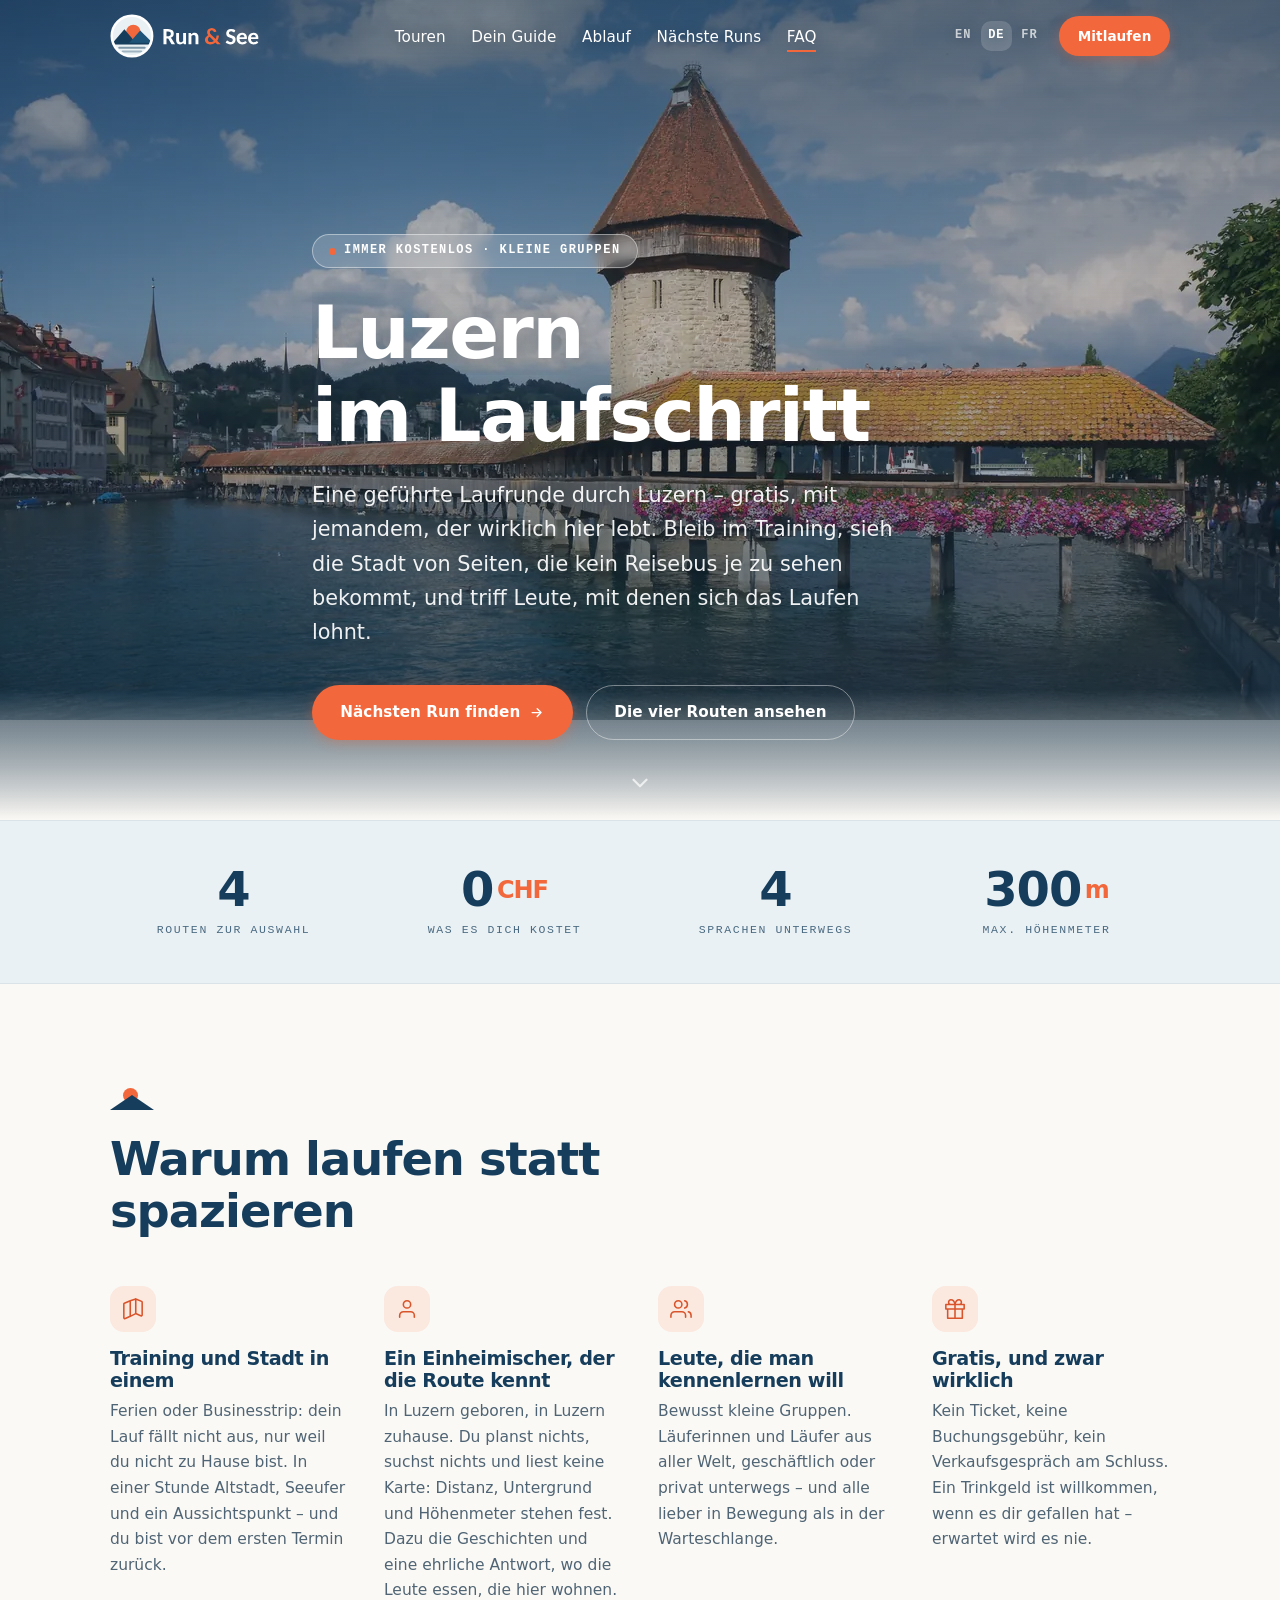
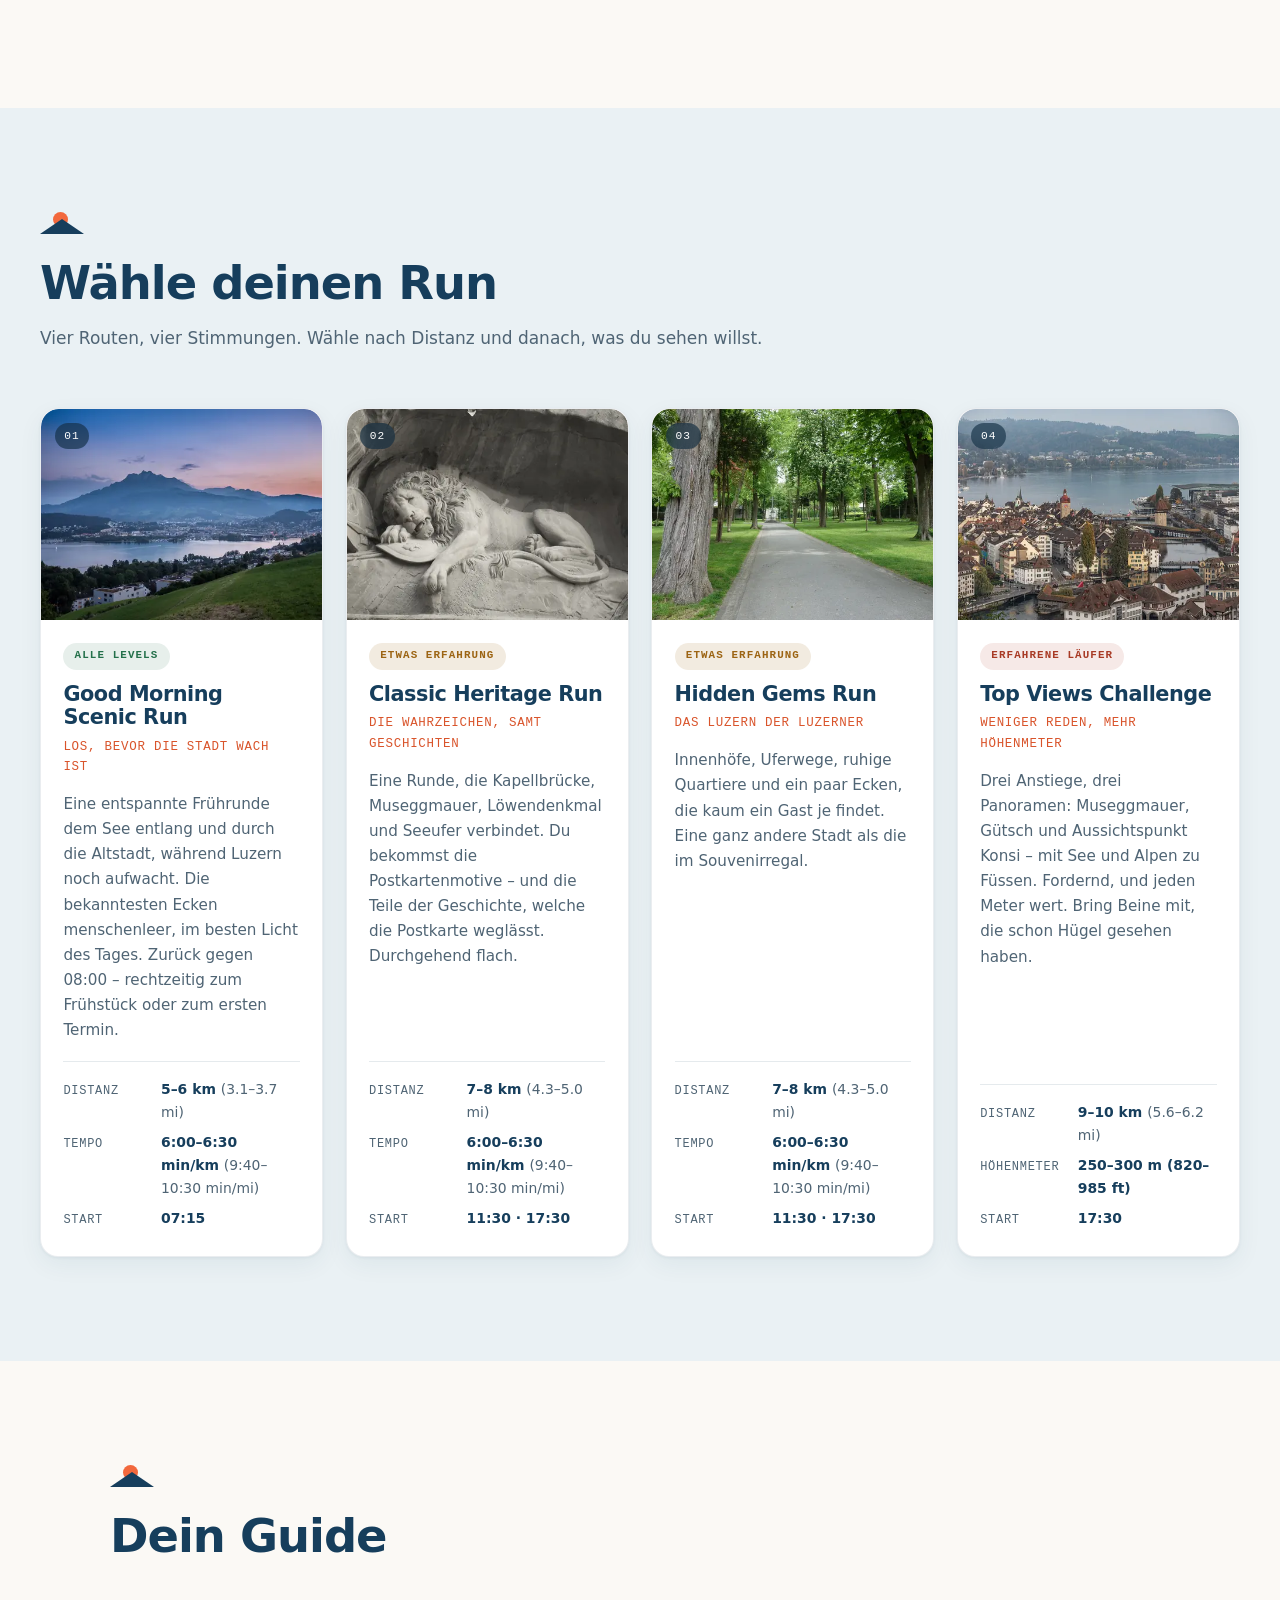
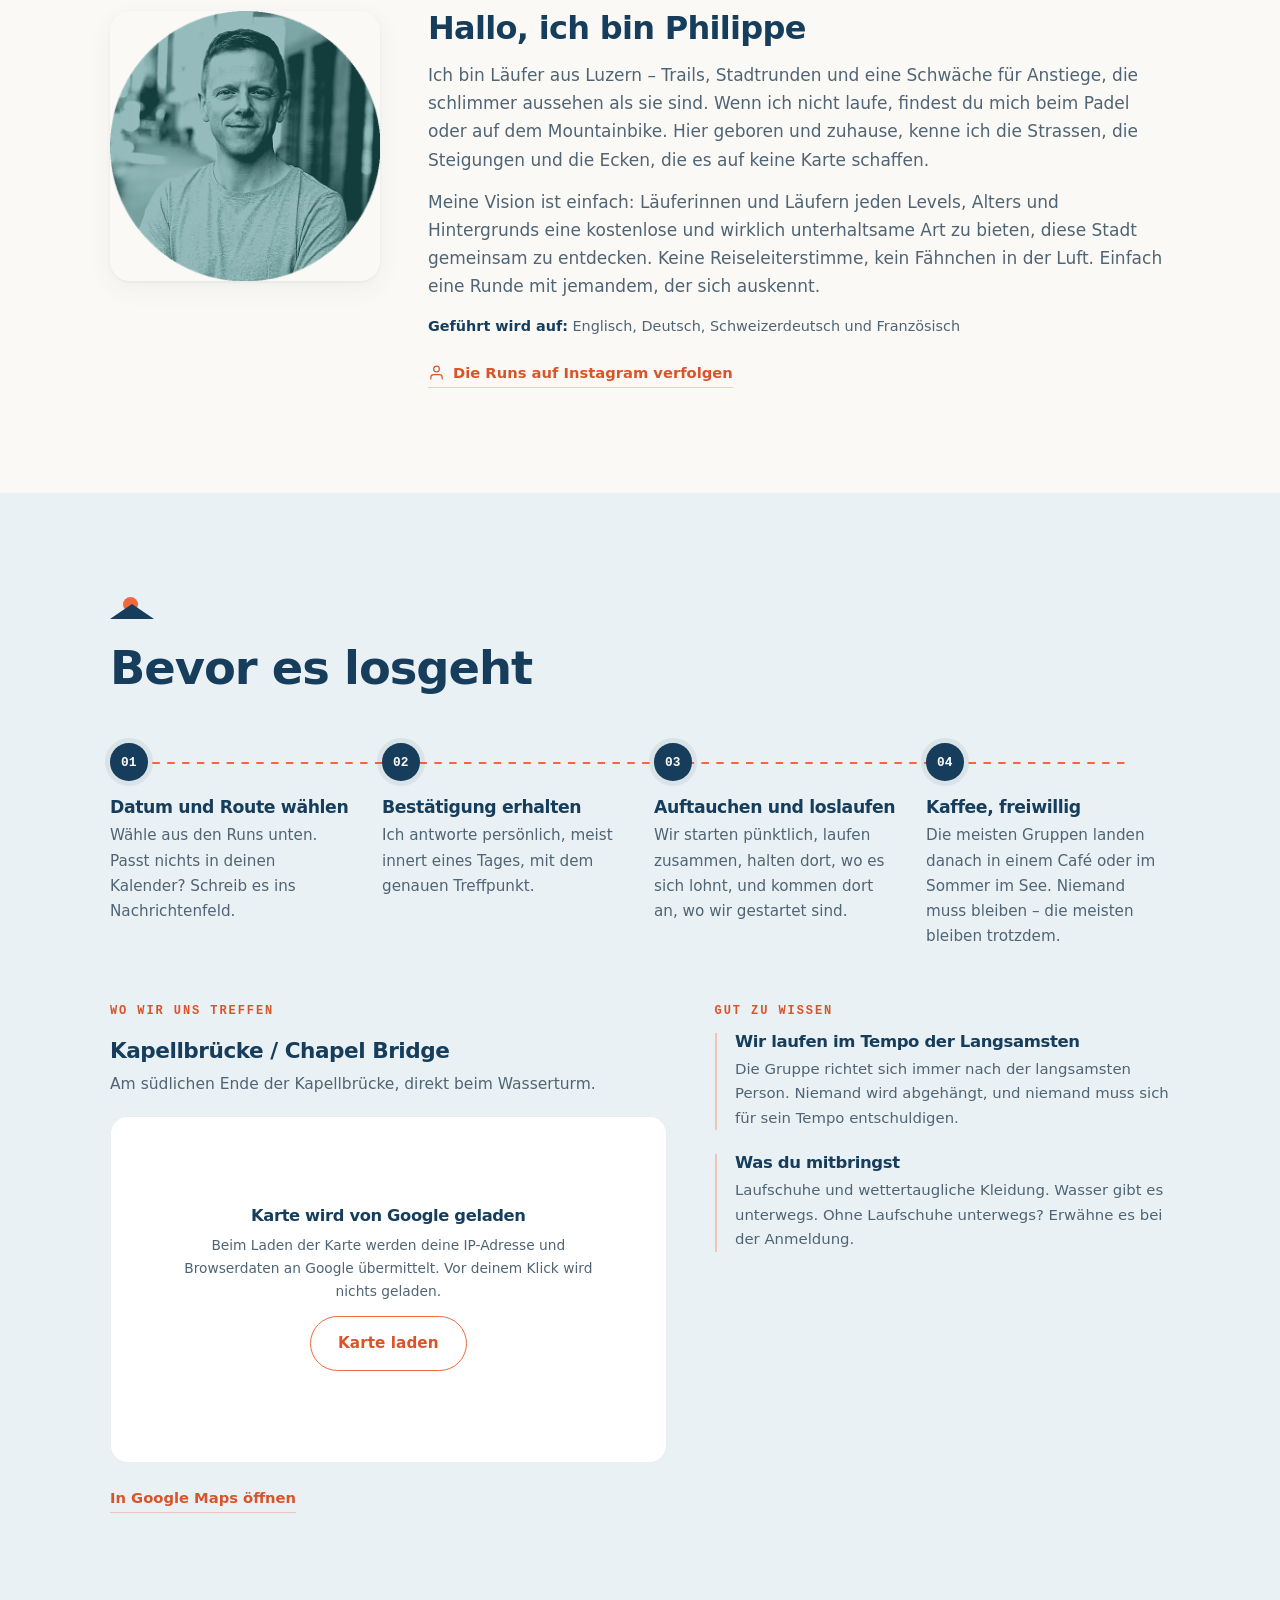
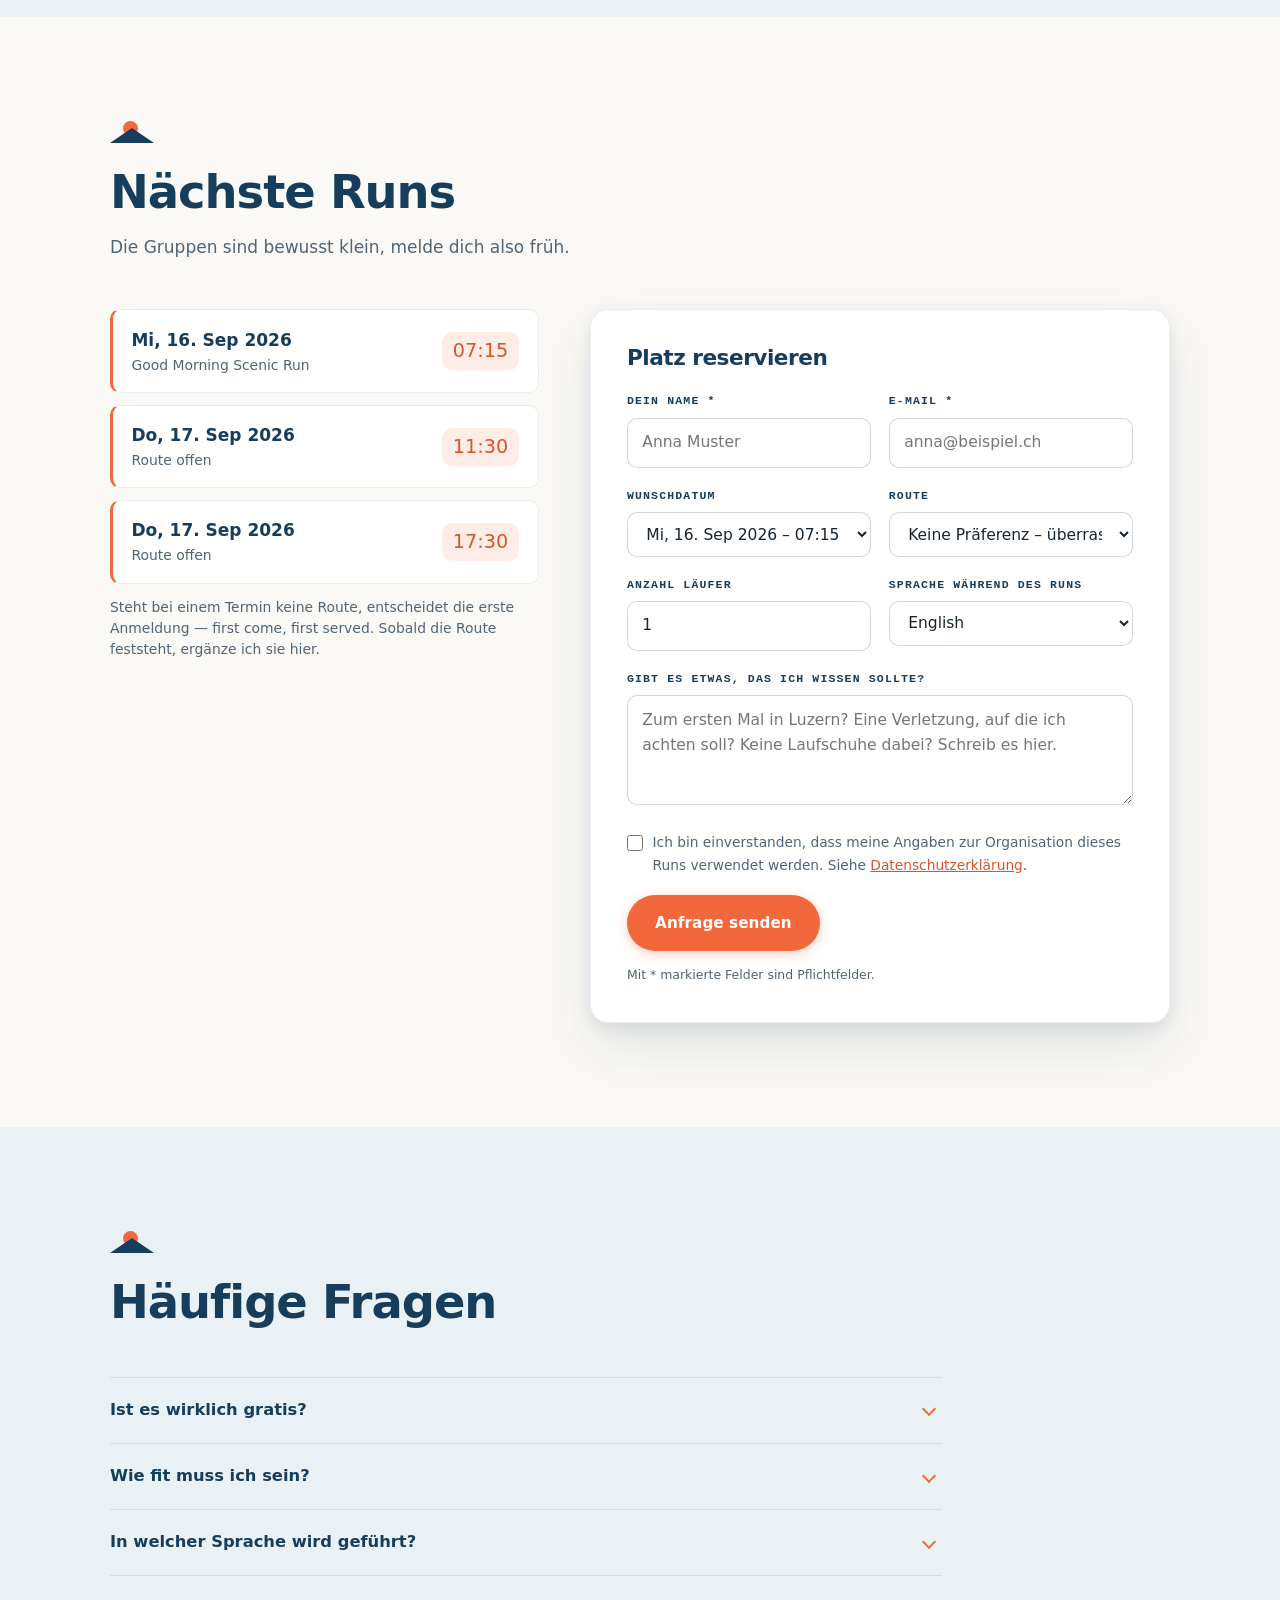
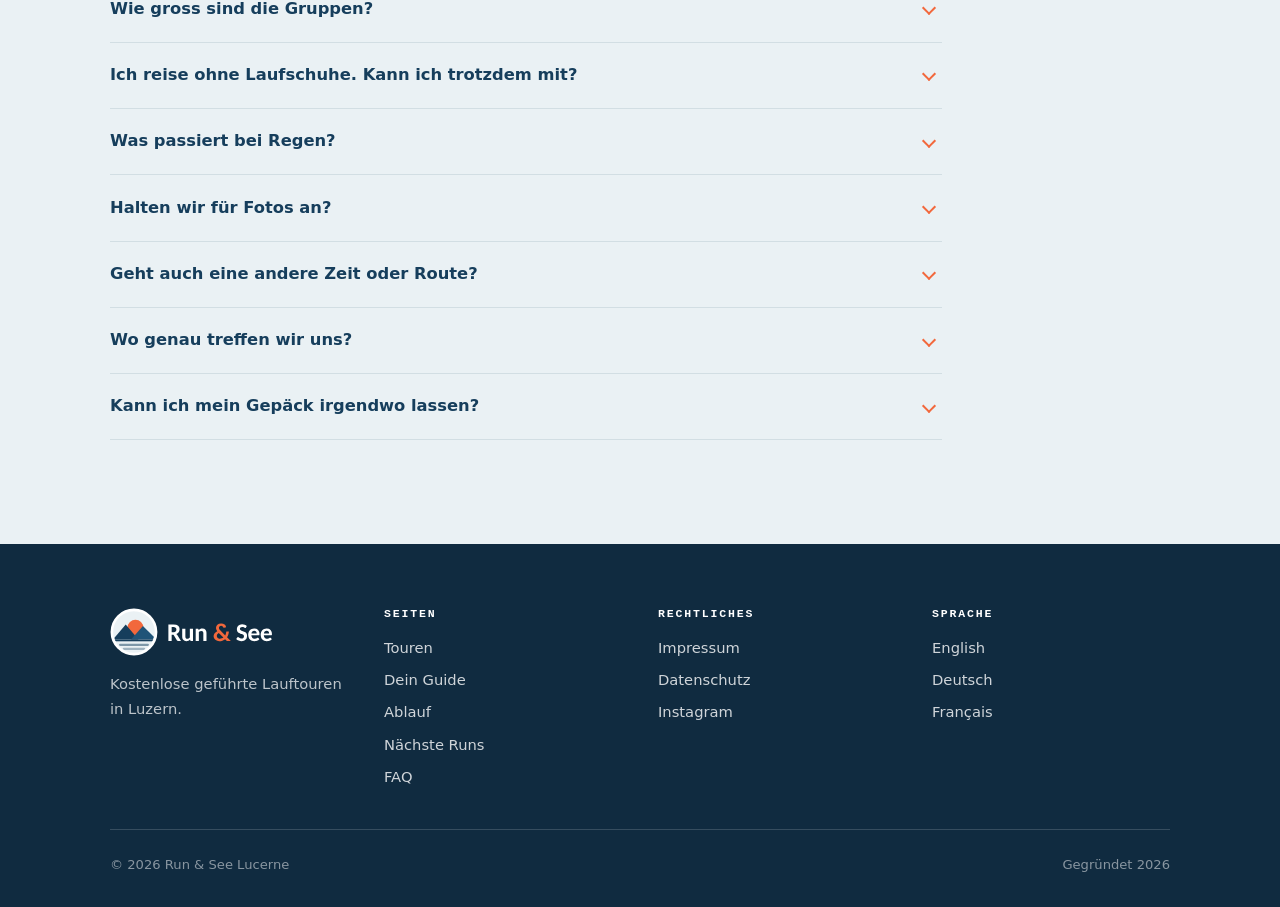
==== commit 5bfa2664: "Give-away entfernt, Nutzenargumente geschaerft, Vision statt Idee Das Finisher-Zvieri faellt aus For" ====
--- a/de/index.html
+++ b/de/index.html
@@ -1406,7 +1406,7 @@
         "priceCurrency": "CHF",
         "availability": "https://schema.org/InStock",
         "url": "https://www.runandsee.ch/de/#join",
-        "validFrom": "2026-08-31"
+        "validFrom": "2026-09-03"
       }
     },
     {
@@ -1440,7 +1440,7 @@
         "priceCurrency": "CHF",
         "availability": "https://schema.org/InStock",
         "url": "https://www.runandsee.ch/de/#join",
-        "validFrom": "2026-08-31"
+        "validFrom": "2026-09-03"
       }
     },
     {
@@ -1474,7 +1474,7 @@
         "priceCurrency": "CHF",
         "availability": "https://schema.org/InStock",
         "url": "https://www.runandsee.ch/de/#join",
-        "validFrom": "2026-08-31"
+        "validFrom": "2026-09-03"
       }
     }
   ]
@@ -1576,13 +1576,13 @@
     <div class="value-grid">
       <div class="value-item reveal">
         <div class="value-icon"><svg viewBox="0 0 24 24" fill="none" stroke="currentColor" stroke-width="1.7" stroke-linecap="round" stroke-linejoin="round" aria-hidden="true"><path d="M9 20l-5.4 2.3A1 1 0 0 1 2 21.4V6.6a1 1 0 0 1 .6-.9L9 3m0 17l6-3m-6 3V3m6 14l5.4 2.3a1 1 0 0 0 1.6-.9V4.6a1 1 0 0 0-.6-.9L15 1m0 16V1m0 0L9 3"/></svg></div>
-        <h3>Mehr Stadt in weniger Zeit</h3>
-        <p>Zu Fuss schaffst du in einer Stunde ein paar Gassen. Laufend schaffst du Altstadt, See und einen Aussichtspunkt – und bist vor dem ersten Termin zurück.</p>
+        <h3>Training und Stadt in einem</h3>
+        <p>Ferien oder Businesstrip: dein Lauf fällt nicht aus, nur weil du nicht zu Hause bist. In einer Stunde Altstadt, Seeufer und ein Aussichtspunkt – und du bist vor dem ersten Termin zurück.</p>
       </div>
       <div class="value-item reveal reveal-d1">
         <div class="value-icon"><svg viewBox="0 0 24 24" fill="none" stroke="currentColor" stroke-width="1.7" stroke-linecap="round" stroke-linejoin="round" aria-hidden="true"><path d="M20 21v-2a4 4 0 0 0-4-4H8a4 4 0 0 0-4 4v2"/><circle cx="12" cy="7" r="4"/></svg></div>
-        <h3>Ein Einheimischer, kein Reiseführertext</h3>
-        <p>In Luzern geboren, in Luzern zuhause. Du bekommst die Geschichten, die Abkürzungen und eine ehrliche Antwort auf die Frage, wo die Leute essen, die hier wohnen.</p>
+        <h3>Ein Einheimischer, der die Route kennt</h3>
+        <p>In Luzern geboren, in Luzern zuhause. Du planst nichts, suchst nichts und liest keine Karte: Distanz, Untergrund und Höhenmeter stehen fest. Dazu die Geschichten und eine ehrliche Antwort, wo die Leute essen, die hier wohnen.</p>
       </div>
       <div class="value-item reveal reveal-d2">
         <div class="value-icon"><svg viewBox="0 0 24 24" fill="none" stroke="currentColor" stroke-width="1.7" stroke-linecap="round" stroke-linejoin="round" aria-hidden="true"><path d="M17 21v-2a4 4 0 0 0-4-4H5a4 4 0 0 0-4 4v2"/><circle cx="9" cy="7" r="4"/><path d="M23 21v-2a4 4 0 0 0-3-3.87M16 3.13a4 4 0 0 1 0 7.75"/></svg></div>
@@ -1756,7 +1756,7 @@
       <div>
         <h3>Hallo, ich bin Philippe</h3>
         <p>Ich bin Läufer aus Luzern – Trails, Stadtrunden und eine Schwäche für Anstiege, die schlimmer aussehen als sie sind. Wenn ich nicht laufe, findest du mich beim Padel oder auf dem Mountainbike. Hier geboren und zuhause, kenne ich die Strassen, die Steigungen und die Ecken, die es auf keine Karte schaffen.</p>
-        <p>Meine Idee ist einfach: Läuferinnen und Läufern jeden Levels, Alters und Hintergrunds eine kostenlose und wirklich unterhaltsame Art zu bieten, diese Stadt gemeinsam zu entdecken. Keine Reiseleiterstimme, kein Fähnchen in der Luft. Einfach eine Runde mit jemandem, der sich auskennt.</p>
+        <p>Meine Vision ist einfach: Läuferinnen und Läufern jeden Levels, Alters und Hintergrunds eine kostenlose und wirklich unterhaltsame Art zu bieten, diese Stadt gemeinsam zu entdecken. Keine Reiseleiterstimme, kein Fähnchen in der Luft. Einfach eine Runde mit jemandem, der sich auskennt.</p>
         <p class="about-meta"><b>Geführt wird auf:</b> Englisch, Deutsch, Schweizerdeutsch und Französisch</p>
         <a class="ig-link" href="https://www.instagram.com/runandsee_lucerne" target="_blank" rel="noopener noreferrer">
           <svg viewBox="0 0 24 24" fill="none" stroke="currentColor" stroke-width="1.7" stroke-linecap="round" stroke-linejoin="round" aria-hidden="true"><path d="M20 21v-2a4 4 0 0 0-4-4H8a4 4 0 0 0-4 4v2"/><circle cx="12" cy="7" r="4"/></svg>Die Runs auf Instagram verfolgen
@@ -1899,14 +1899,6 @@
             <option value="de">Deutsch</option>
             <option value="fr">Français</option>
               </select>
-            </div>
-          </div>
-          <div class="field">
-            <span class="fieldset-label" id="giveaway-label">Wähle dein Finisher-Zvieri</span>
-            <div class="chip-row" role="radiogroup" aria-labelledby="giveaway-label">
-            <label class="chip"><input type="radio" name="giveaway" value="Schweizer Schokolade" checked /><span>Schweizer Schokolade</span></label>
-            <label class="chip"><input type="radio" name="giveaway" value="Lokaler Powerriegel" /><span>Lokaler Powerriegel</span></label>
-            <label class="chip"><input type="radio" name="giveaway" value="Mini-Karabiner" /><span>Mini-Karabiner</span></label>
             </div>
           </div>
           <div class="field">
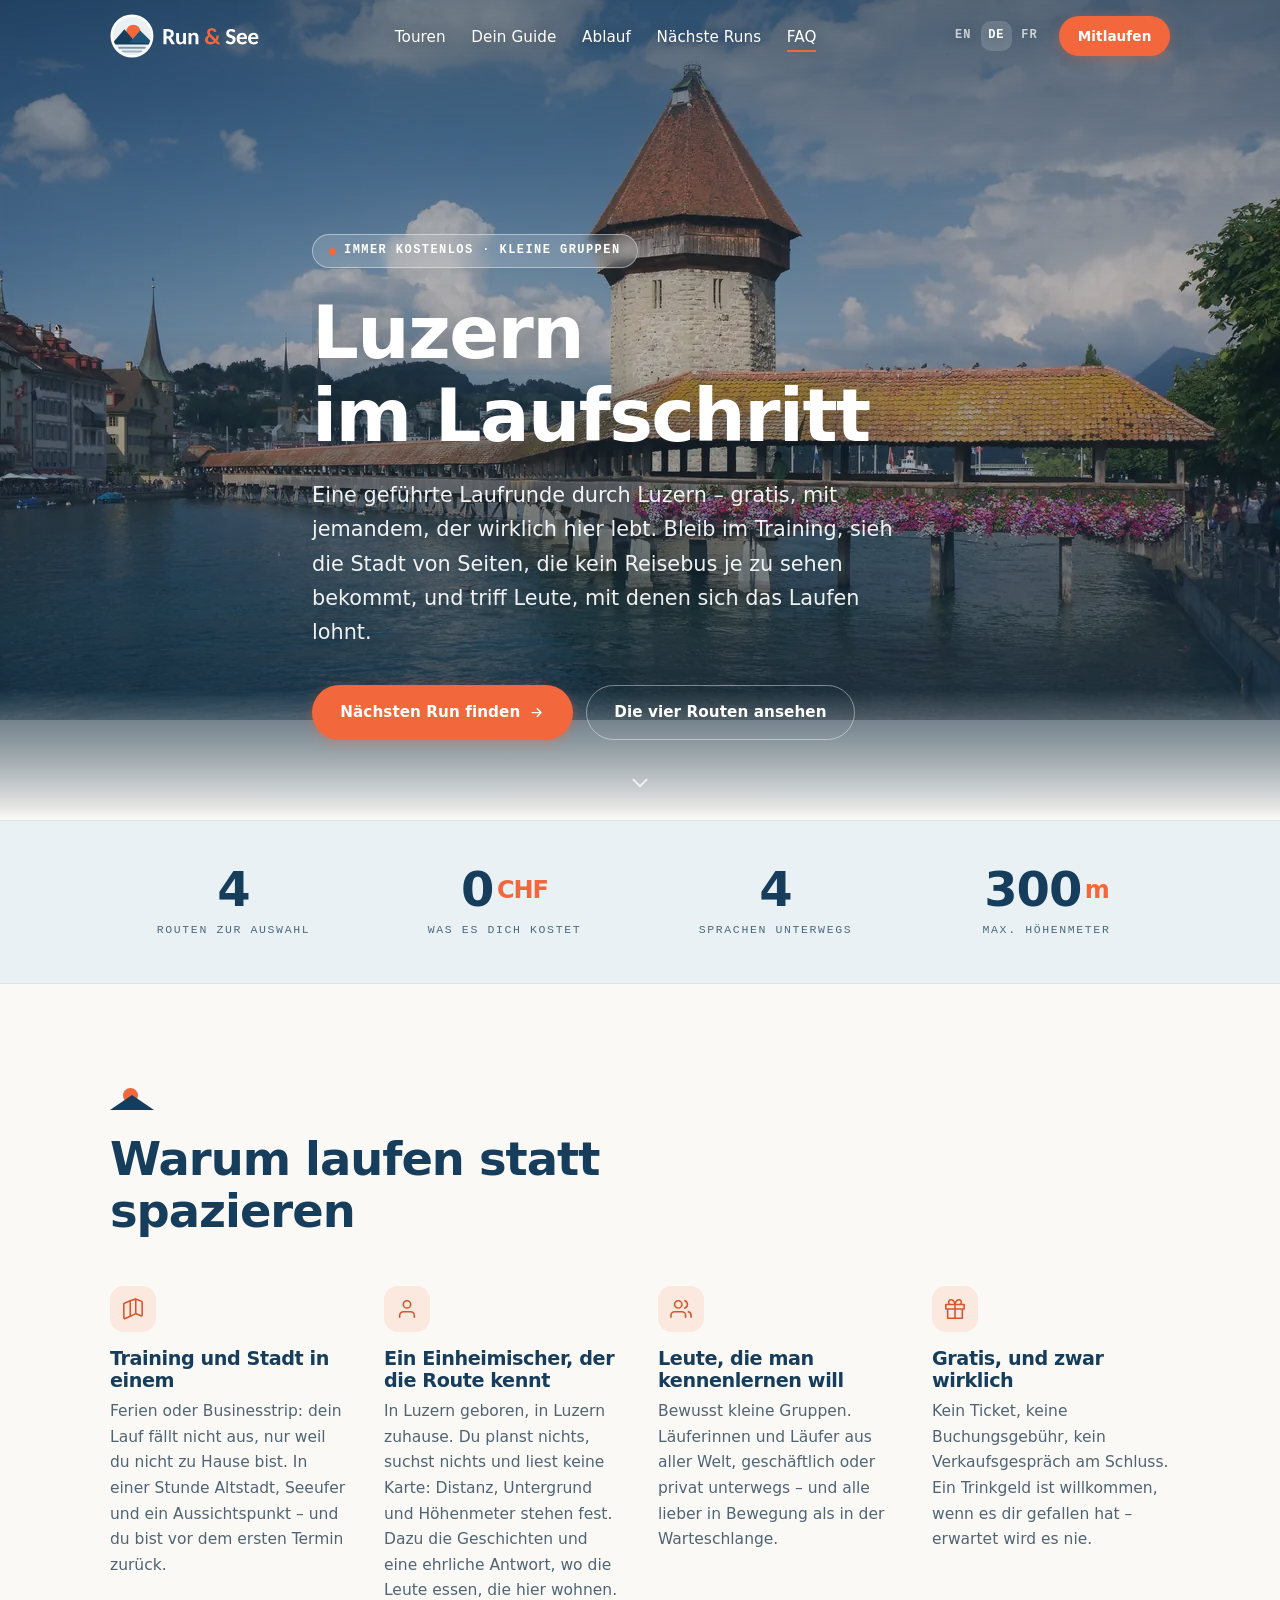
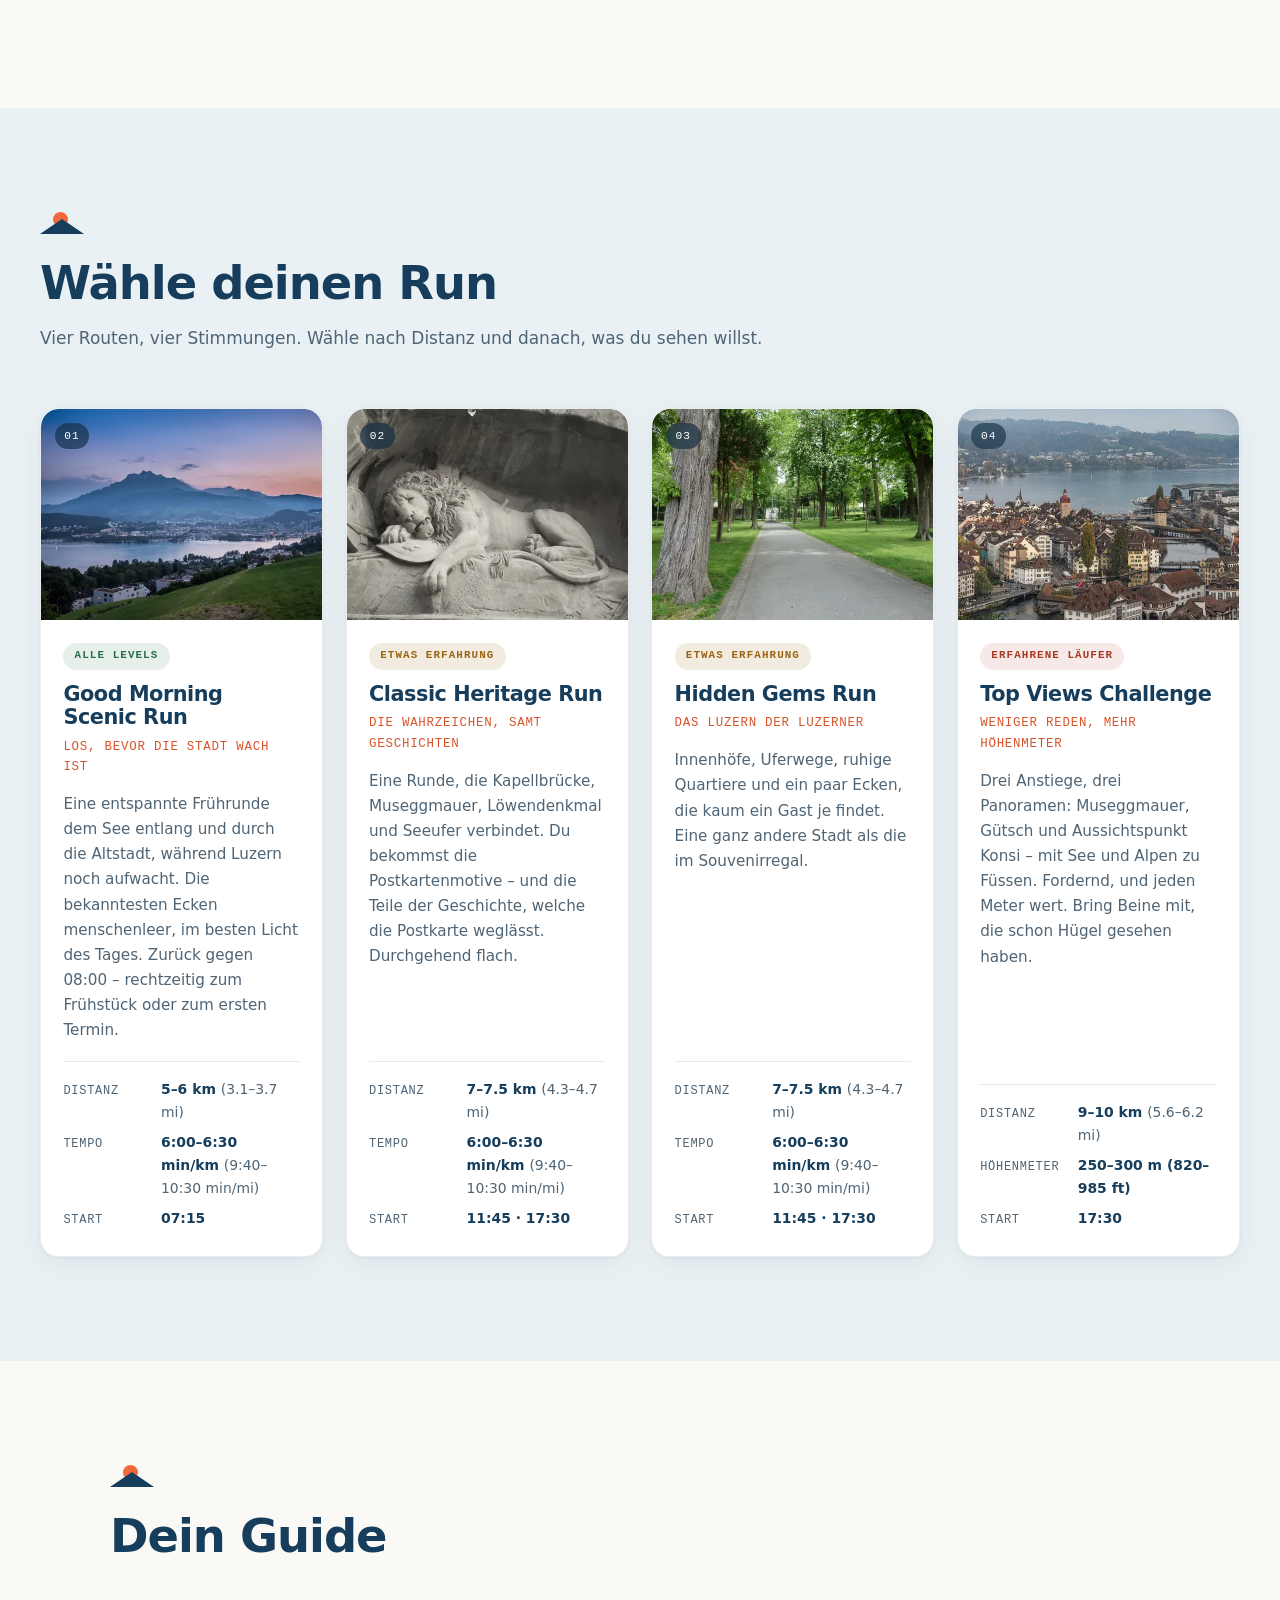
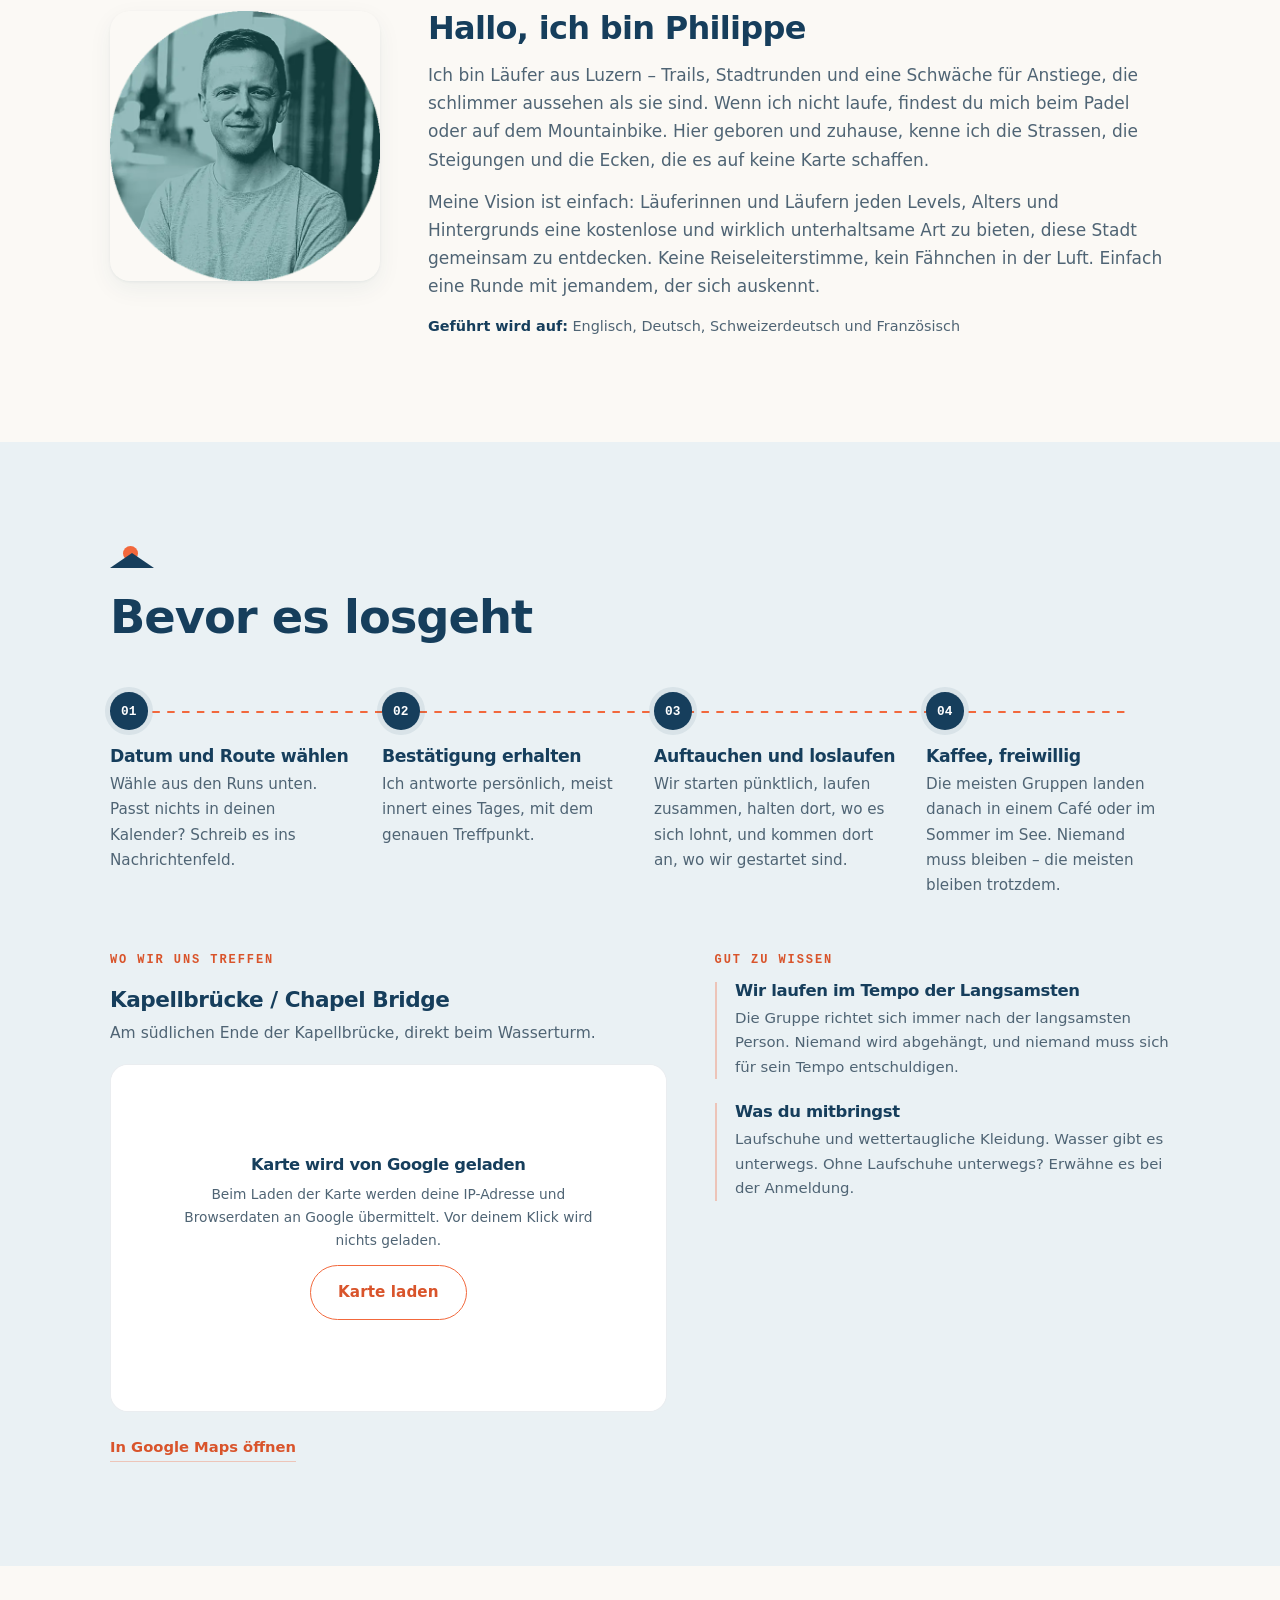
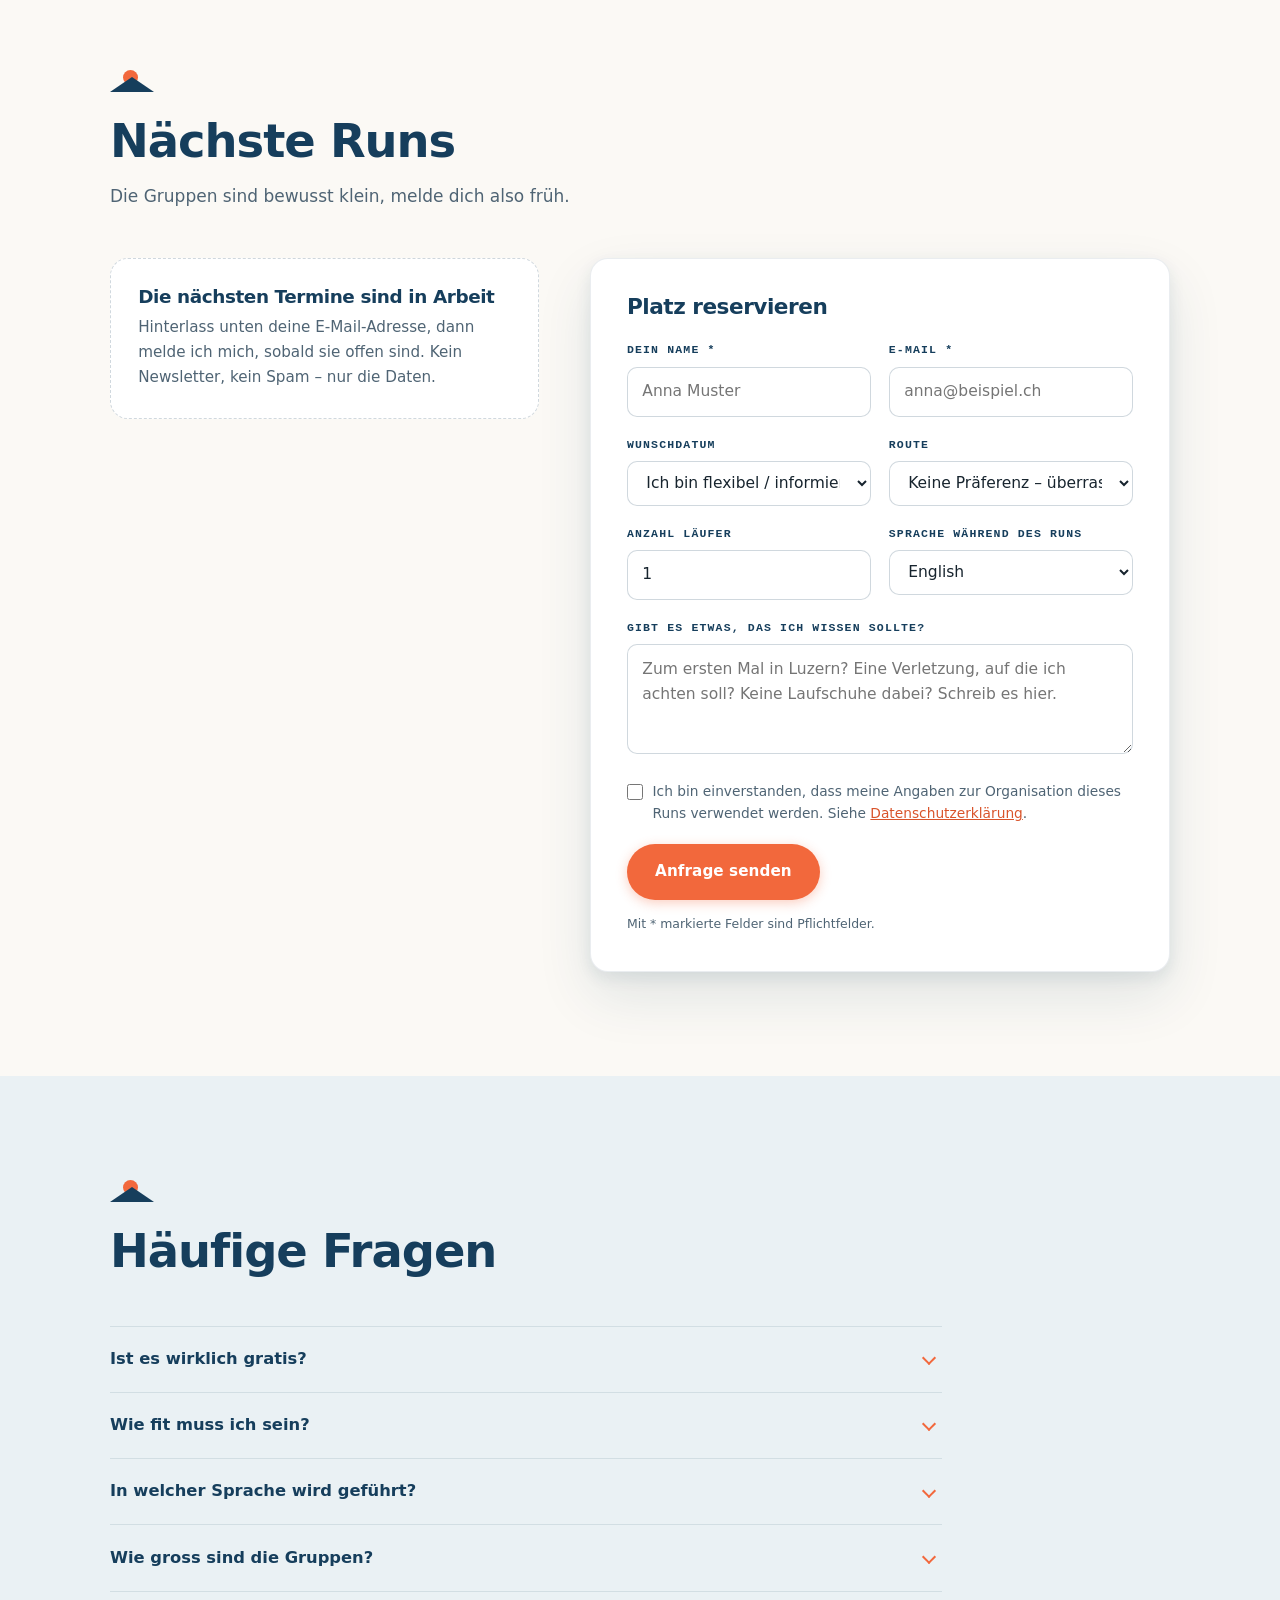
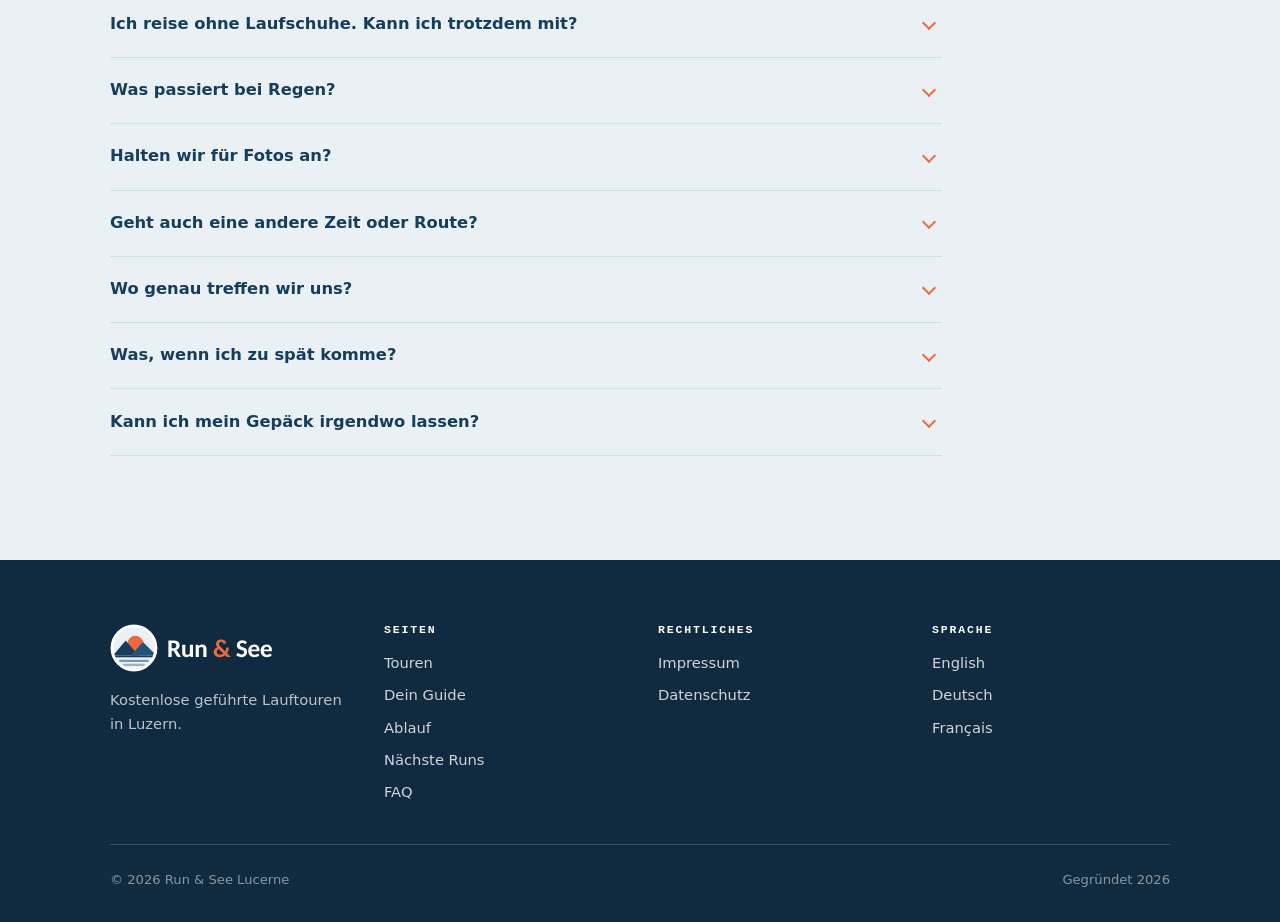
==== commit 34151960: "Distanzen, Startzeit, FAQ, Formular, Countdown und Instagram Heritage und Hidden Gems neu mit 7-7.5 " ====
--- a/de/index.html
+++ b/de/index.html
@@ -878,9 +878,7 @@
       "logo": {
         "@id": "https://www.runandsee.ch/#logo"
       },
-      "sameAs": [
-        "https://www.instagram.com/runandsee_lucerne"
-      ],
+      "sameAs": [],
       "email": "philippe@runandsee.ch",
       "founder": {
         "@id": "https://www.runandsee.ch/#guide"
@@ -1090,7 +1088,7 @@
           "name": "Was passiert bei Regen?",
           "acceptedAnswer": {
             "@type": "Answer",
-            "text": "Wir laufen. Luzern ist auch im Regen schön und die Routen bleiben offen. Abgesagt wird nur bei wirklich gefährlichen Bedingungen – Gewitter, Eis – und dann hörst du per E-Mail von mir."
+            "text": "Wir laufen immer. Luzern wird jedes Jahr wärmer, hat aber auch mehr Regentage als die meisten Schweizer Städte. Unsere Haut ist wasserdicht. Nur Gewitter oder Eis stoppen uns, dann hörst du von mir."
           }
         },
         {
@@ -1115,6 +1113,14 @@
           "acceptedAnswer": {
             "@type": "Answer",
             "text": "An der Kapellbrücke mitten in Luzern, am südlichen Ende beim Wasserturm. Vom Bahnhof sind es zehn Minuten zu Fuss. Den genauen Punkt und einen Kartenlink bekommst du mit der Bestätigung."
+          }
+        },
+        {
+          "@type": "Question",
+          "name": "Was, wenn ich zu spät komme?",
+          "acceptedAnswer": {
+            "@type": "Answer",
+            "text": "Bitte sei pünktlich. Ich bin Schweizer. Wir warten fünf Minuten, dann laufen wir los."
           }
         },
         {
@@ -1211,7 +1217,7 @@
         {
           "@type": "PropertyValue",
           "name": "Distance",
-          "value": "7–8 km"
+          "value": "7–7.5 km"
         },
         {
           "@type": "PropertyValue",
@@ -1221,7 +1227,7 @@
         {
           "@type": "PropertyValue",
           "name": "Start times",
-          "value": "11:30, 17:30"
+          "value": "11:45, 17:30"
         },
         {
           "@type": "PropertyValue",
@@ -1273,7 +1279,7 @@
         {
           "@type": "PropertyValue",
           "name": "Distance",
-          "value": "7–8 km"
+          "value": "7–7.5 km"
         },
         {
           "@type": "PropertyValue",
@@ -1283,7 +1289,7 @@
         {
           "@type": "PropertyValue",
           "name": "Start times",
-          "value": "11:30, 17:30"
+          "value": "11:45, 17:30"
         },
         {
           "@type": "PropertyValue",
@@ -1373,108 +1379,6 @@
         "priceCurrency": "CHF",
         "availability": "https://schema.org/InStock",
         "url": "https://www.runandsee.ch/de/#join"
-      }
-    },
-    {
-      "@type": "Event",
-      "@id": "https://www.runandsee.ch/#event-2026-09-16-0715",
-      "name": "Run & See Lucerne – Good Morning Scenic Run",
-      "startDate": "2026-09-16T07:15:00+02:00",
-      "eventStatus": "https://schema.org/EventScheduled",
-      "eventAttendanceMode": "https://schema.org/OfflineEventAttendanceMode",
-      "location": {
-        "@type": "Place",
-        "name": "Kapellbrücke / Chapel Bridge",
-        "address": {
-          "@type": "PostalAddress",
-          "addressLocality": "Luzern",
-          "addressCountry": "CH"
-        },
-        "geo": {
-          "@type": "GeoCoordinates",
-          "latitude": 47.05174,
-          "longitude": 8.30772
-        }
-      },
-      "organizer": {
-        "@id": "https://www.runandsee.ch/#business"
-      },
-      "isAccessibleForFree": true,
-      "offers": {
-        "@type": "Offer",
-        "price": "0",
-        "priceCurrency": "CHF",
-        "availability": "https://schema.org/InStock",
-        "url": "https://www.runandsee.ch/de/#join",
-        "validFrom": "2026-09-03"
-      }
-    },
-    {
-      "@type": "Event",
-      "@id": "https://www.runandsee.ch/#event-2026-09-17-1130",
-      "name": "Run & See Lucerne – Route offen",
-      "startDate": "2026-09-17T11:30:00+02:00",
-      "eventStatus": "https://schema.org/EventScheduled",
-      "eventAttendanceMode": "https://schema.org/OfflineEventAttendanceMode",
-      "location": {
-        "@type": "Place",
-        "name": "Kapellbrücke / Chapel Bridge",
-        "address": {
-          "@type": "PostalAddress",
-          "addressLocality": "Luzern",
-          "addressCountry": "CH"
-        },
-        "geo": {
-          "@type": "GeoCoordinates",
-          "latitude": 47.05174,
-          "longitude": 8.30772
-        }
-      },
-      "organizer": {
-        "@id": "https://www.runandsee.ch/#business"
-      },
-      "isAccessibleForFree": true,
-      "offers": {
-        "@type": "Offer",
-        "price": "0",
-        "priceCurrency": "CHF",
-        "availability": "https://schema.org/InStock",
-        "url": "https://www.runandsee.ch/de/#join",
-        "validFrom": "2026-09-03"
-      }
-    },
-    {
-      "@type": "Event",
-      "@id": "https://www.runandsee.ch/#event-2026-09-17-1730",
-      "name": "Run & See Lucerne – Route offen",
-      "startDate": "2026-09-17T17:30:00+02:00",
-      "eventStatus": "https://schema.org/EventScheduled",
-      "eventAttendanceMode": "https://schema.org/OfflineEventAttendanceMode",
-      "location": {
-        "@type": "Place",
-        "name": "Kapellbrücke / Chapel Bridge",
-        "address": {
-          "@type": "PostalAddress",
-          "addressLocality": "Luzern",
-          "addressCountry": "CH"
-        },
-        "geo": {
-          "@type": "GeoCoordinates",
-          "latitude": 47.05174,
-          "longitude": 8.30772
-        }
-      },
-      "organizer": {
-        "@id": "https://www.runandsee.ch/#business"
-      },
-      "isAccessibleForFree": true,
-      "offers": {
-        "@type": "Offer",
-        "price": "0",
-        "priceCurrency": "CHF",
-        "availability": "https://schema.org/InStock",
-        "url": "https://www.runandsee.ch/de/#join",
-        "validFrom": "2026-09-03"
       }
     }
   ]
@@ -1658,9 +1562,9 @@
             <p class="tour-tagline">Die Wahrzeichen, samt Geschichten</p>
             <p class="tour-desc">Eine Runde, die Kapellbrücke, Museggmauer, Löwendenkmal und Seeufer verbindet. Du bekommst die Postkartenmotive – und die Teile der Geschichte, welche die Postkarte weglässt. Durchgehend flach.</p>
             <dl class="tour-facts">
-          <div class="tour-fact"><dt>Distanz</dt><dd>7–8 km <span class="alt">(4.3–5.0 mi)</span></dd></div>
+          <div class="tour-fact"><dt>Distanz</dt><dd>7–7.5 km <span class="alt">(4.3–4.7 mi)</span></dd></div>
           <div class="tour-fact"><dt>Tempo</dt><dd>6:00–6:30 min/km <span class="alt">(9:40–10:30 min/mi)</span></dd></div>
-          <div class="tour-fact"><dt>Start</dt><dd>11:30 · 17:30</dd></div>
+          <div class="tour-fact"><dt>Start</dt><dd>11:45 · 17:30</dd></div>
             </dl>
           </div>
         </article>
@@ -1686,9 +1590,9 @@
             <p class="tour-tagline">Das Luzern der Luzerner</p>
             <p class="tour-desc">Innenhöfe, Uferwege, ruhige Quartiere und ein paar Ecken, die kaum ein Gast je findet. Eine ganz andere Stadt als die im Souvenirregal.</p>
             <dl class="tour-facts">
-          <div class="tour-fact"><dt>Distanz</dt><dd>7–8 km <span class="alt">(4.3–5.0 mi)</span></dd></div>
+          <div class="tour-fact"><dt>Distanz</dt><dd>7–7.5 km <span class="alt">(4.3–4.7 mi)</span></dd></div>
           <div class="tour-fact"><dt>Tempo</dt><dd>6:00–6:30 min/km <span class="alt">(9:40–10:30 min/mi)</span></dd></div>
-          <div class="tour-fact"><dt>Start</dt><dd>11:30 · 17:30</dd></div>
+          <div class="tour-fact"><dt>Start</dt><dd>11:45 · 17:30</dd></div>
             </dl>
           </div>
         </article>
@@ -1758,9 +1662,6 @@
         <p>Ich bin Läufer aus Luzern – Trails, Stadtrunden und eine Schwäche für Anstiege, die schlimmer aussehen als sie sind. Wenn ich nicht laufe, findest du mich beim Padel oder auf dem Mountainbike. Hier geboren und zuhause, kenne ich die Strassen, die Steigungen und die Ecken, die es auf keine Karte schaffen.</p>
         <p>Meine Vision ist einfach: Läuferinnen und Läufern jeden Levels, Alters und Hintergrunds eine kostenlose und wirklich unterhaltsame Art zu bieten, diese Stadt gemeinsam zu entdecken. Keine Reiseleiterstimme, kein Fähnchen in der Luft. Einfach eine Runde mit jemandem, der sich auskennt.</p>
         <p class="about-meta"><b>Geführt wird auf:</b> Englisch, Deutsch, Schweizerdeutsch und Französisch</p>
-        <a class="ig-link" href="https://www.instagram.com/runandsee_lucerne" target="_blank" rel="noopener noreferrer">
-          <svg viewBox="0 0 24 24" fill="none" stroke="currentColor" stroke-width="1.7" stroke-linecap="round" stroke-linejoin="round" aria-hidden="true"><path d="M20 21v-2a4 4 0 0 0-4-4H8a4 4 0 0 0-4 4v2"/><circle cx="12" cy="7" r="4"/></svg>Die Runs auf Instagram verfolgen
-        </a>
       </div>
     </div>
   </div>
@@ -1823,30 +1724,10 @@
           <div class="countdown-run" id="countdown-run"></div>
           <div class="countdown-clock" id="countdown-clock"></div>
         </div>
-      <div class="run-list">
-        <div class="run-item">
-          <div>
-            <time class="run-when" datetime="2026-09-16T07:15">Mi, 16. Sep 2026</time>
-            <div class="run-what">Good Morning Scenic Run</div>
-          </div>
-          <div class="run-time">07:15</div>
-        </div>
-        <div class="run-item">
-          <div>
-            <time class="run-when" datetime="2026-09-17T11:30">Do, 17. Sep 2026</time>
-            <div class="run-what">Route offen</div>
-          </div>
-          <div class="run-time">11:30</div>
-        </div>
-        <div class="run-item">
-          <div>
-            <time class="run-when" datetime="2026-09-17T17:30">Do, 17. Sep 2026</time>
-            <div class="run-what">Route offen</div>
-          </div>
-          <div class="run-time">17:30</div>
-        </div>
-      </div>
-      <p class="run-note">Steht bei einem Termin keine Route, entscheidet die erste Anmeldung — first come, first served. Sobald die Route feststeht, ergänze ich sie hier.</p>
+      <div class="run-empty">
+        <h3>Die nächsten Termine sind in Arbeit</h3>
+        <p>Hinterlass unten deine E-Mail-Adresse, dann melde ich mich, sobald sie offen sind. Kein Newsletter, kein Spam – nur die Daten.</p>
+      </div>
       </div>
 
       <div class="form-card">
@@ -1870,10 +1751,8 @@
             <div class="field">
               <label for="fdate">Wunschdatum</label>
               <select id="fdate" name="date">
-                            <option value="2026-09-16 07:15">Mi, 16. Sep 2026 – 07:15</option>
-            <option value="2026-09-17 11:30">Do, 17. Sep 2026 – 11:30</option>
-            <option value="2026-09-17 17:30">Do, 17. Sep 2026 – 17:30</option>
-            <option value="flexible">Ich bin flexibel / informiert mich über neue Termine</option>
+                            <option value="flexible">Ich bin flexibel / informiert mich über neue Termine</option>
+            <option value="other">Eine andere Zeit: Vielleicht klappt es</option>
               </select>
             </div>
             <div class="field">
@@ -1946,7 +1825,7 @@
       </details>
       <details class="faq-item">
         <summary>Was passiert bei Regen?</summary>
-        <div class="faq-answer-wrap"><div class="faq-answer"><p>Wir laufen. Luzern ist auch im Regen schön und die Routen bleiben offen. Abgesagt wird nur bei wirklich gefährlichen Bedingungen – Gewitter, Eis – und dann hörst du per E-Mail von mir.</p></div></div>
+        <div class="faq-answer-wrap"><div class="faq-answer"><p>Wir laufen immer. Luzern wird jedes Jahr wärmer, hat aber auch mehr Regentage als die meisten Schweizer Städte. Unsere Haut ist wasserdicht. Nur Gewitter oder Eis stoppen uns, dann hörst du von mir.</p></div></div>
       </details>
       <details class="faq-item">
         <summary>Halten wir für Fotos an?</summary>
@@ -1959,6 +1838,10 @@
       <details class="faq-item">
         <summary>Wo genau treffen wir uns?</summary>
         <div class="faq-answer-wrap"><div class="faq-answer"><p>An der Kapellbrücke mitten in Luzern, am südlichen Ende beim Wasserturm. Vom Bahnhof sind es zehn Minuten zu Fuss. Den genauen Punkt und einen Kartenlink bekommst du mit der Bestätigung.</p></div></div>
+      </details>
+      <details class="faq-item">
+        <summary>Was, wenn ich zu spät komme?</summary>
+        <div class="faq-answer-wrap"><div class="faq-answer"><p>Bitte sei pünktlich. Ich bin Schweizer. Wir warten fünf Minuten, dann laufen wir los.</p></div></div>
       </details>
       <details class="faq-item">
         <summary>Kann ich mein Gepäck irgendwo lassen?</summary>
@@ -1995,7 +1878,6 @@
         <ul>
           <li><a href="legal.html#imprint">Impressum</a></li>
           <li><a href="legal.html#privacy">Datenschutz</a></li>
-          <li><a href="https://www.instagram.com/runandsee_lucerne" target="_blank" rel="noopener noreferrer">Instagram</a></li>
         </ul>
       </div>
       <div>
@@ -2016,7 +1898,7 @@
 <script>
 (function () {
   "use strict";
-  var CFG = {"provider": "mailto", "endpoint": "TODO_https://formspree.io/f/xxxxxxx", "email": "philippe@runandsee.ch", "runs": [{"date": "2026-09-16", "time": "07:15", "label": "Good Morning Scenic Run"}, {"date": "2026-09-17", "time": "11:30", "label": "Route offen"}, {"date": "2026-09-17", "time": "17:30", "label": "Route offen"}], "labels": {"cd": "Nächster Run in", "d": "Tage", "h": "Std", "m": "Min"}, "msgSuccess": "Danke! Deine Anfrage ist unterwegs. Ich melde mich innert eines Tages persönlich.", "msgError": "Da ging etwas schief. Schreib mir bitte direkt an", "msgSending": "Wird gesendet…", "msgSubmit": "Anfrage senden", "brand": "Run & See Lucerne"};
+  var CFG = {"provider": "mailto", "endpoint": "TODO_https://formspree.io/f/xxxxxxx", "email": "philippe@runandsee.ch", "runs": [], "labels": {"cd": "Nächster Run in", "d": "Tage", "h": "Std", "m": "Min"}, "msgSuccess": "Danke! Deine Anfrage ist unterwegs. Ich melde mich innert eines Tages persönlich.", "msgError": "Da ging etwas schief. Schreib mir bitte direkt an", "msgSending": "Wird gesendet…", "msgSubmit": "Anfrage senden", "brand": "Run & See Lucerne"};
 
   /* ── Navbar: Scroll-Zustand ────────────────────────────────────────── */
   var navbar = document.getElementById("navbar");
@@ -2075,7 +1957,14 @@
     var now = new Date();
     for (var i = 0; i < CFG.runs.length; i++) {
       var r = CFG.runs[i];
-      var when = new Date(r.date + "T" + (r.time || "00:00") + ":00");
+      // Datum und Zeit einzeln zerlegen. Ein zusammengesetzter String wird
+      // nicht von jedem Browser gleich geparst; kommt dabei ein ungueltiges
+      // Datum heraus, rechnet der Countdown mit NaN weiter.
+      var dp = String(r.date || "").split("-");
+      var tp = String(r.time || "00:00").split(":");
+      if (dp.length < 3) { continue; }
+      var when = new Date(+dp[0], +dp[1] - 1, +dp[2], +tp[0] || 0, +tp[1] || 0, 0, 0);
+      if (!isFinite(when.getTime())) { continue; }
       if (when > now) { next = { when: when, label: r.label }; break; }
     }
     if (next) {
@@ -2084,8 +1973,8 @@
       document.getElementById("countdown-run").textContent = next.label;
       var clock = document.getElementById("countdown-clock");
       var tick = function () {
-        var diff = next.when - new Date();
-        if (diff <= 0) { cd.hidden = true; return; }
+        var diff = next.when.getTime() - Date.now();
+        if (!isFinite(diff) || diff <= 0) { cd.hidden = true; return; }
         var d = Math.floor(diff / 86400000);
         var h = Math.floor((diff % 86400000) / 3600000);
         var m = Math.floor((diff % 3600000) / 60000);
